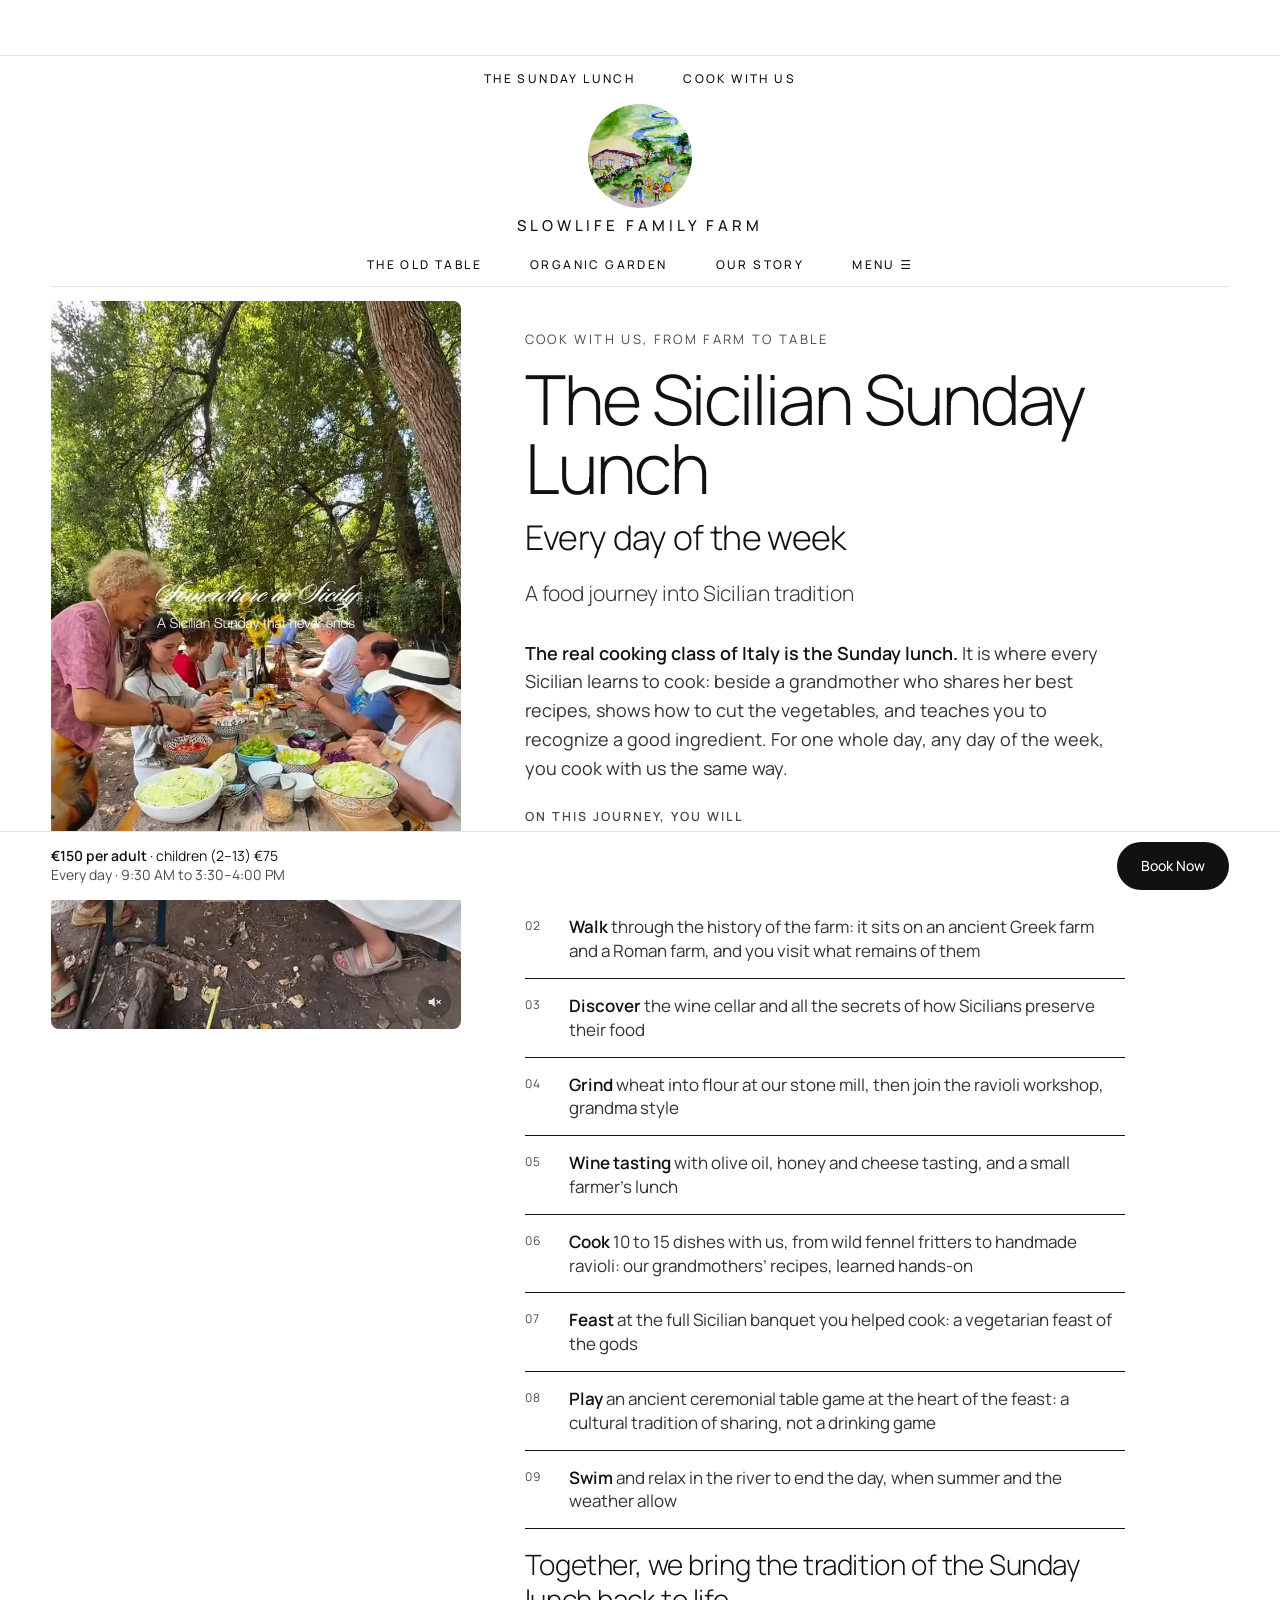
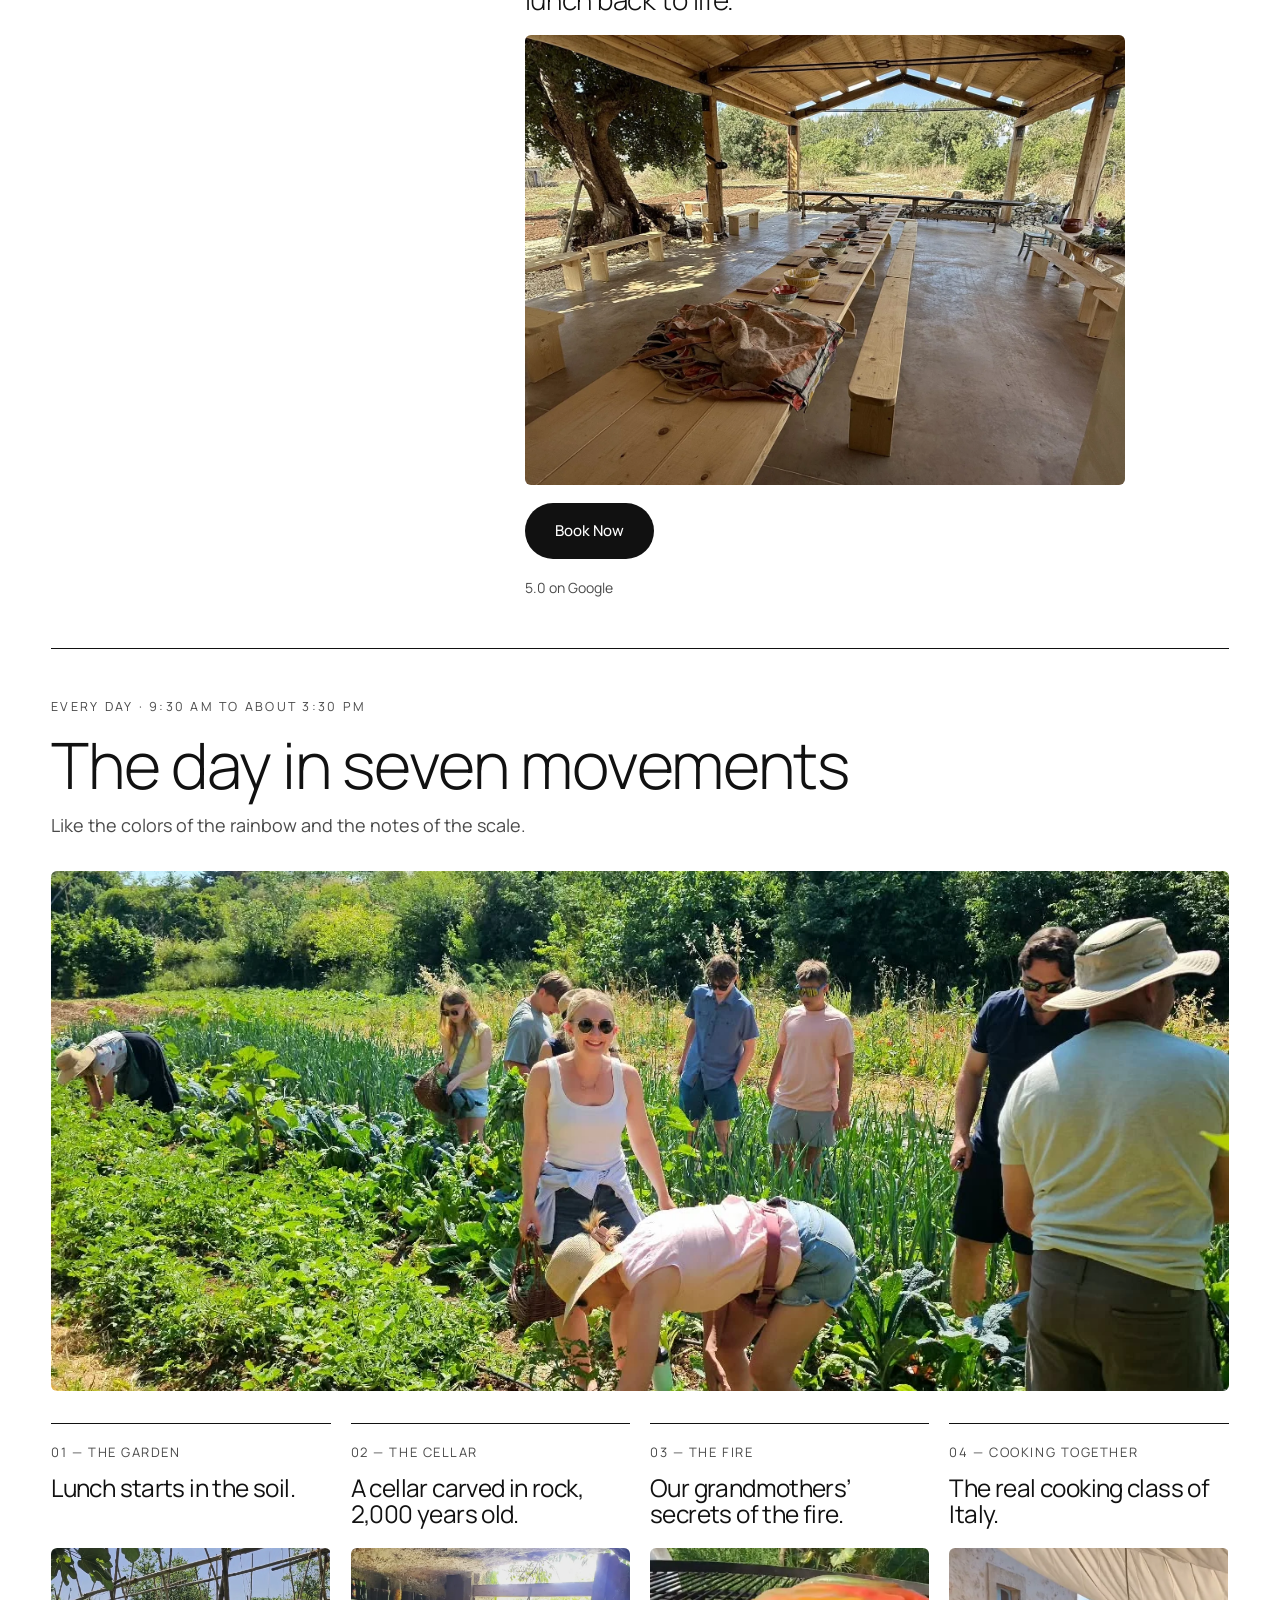
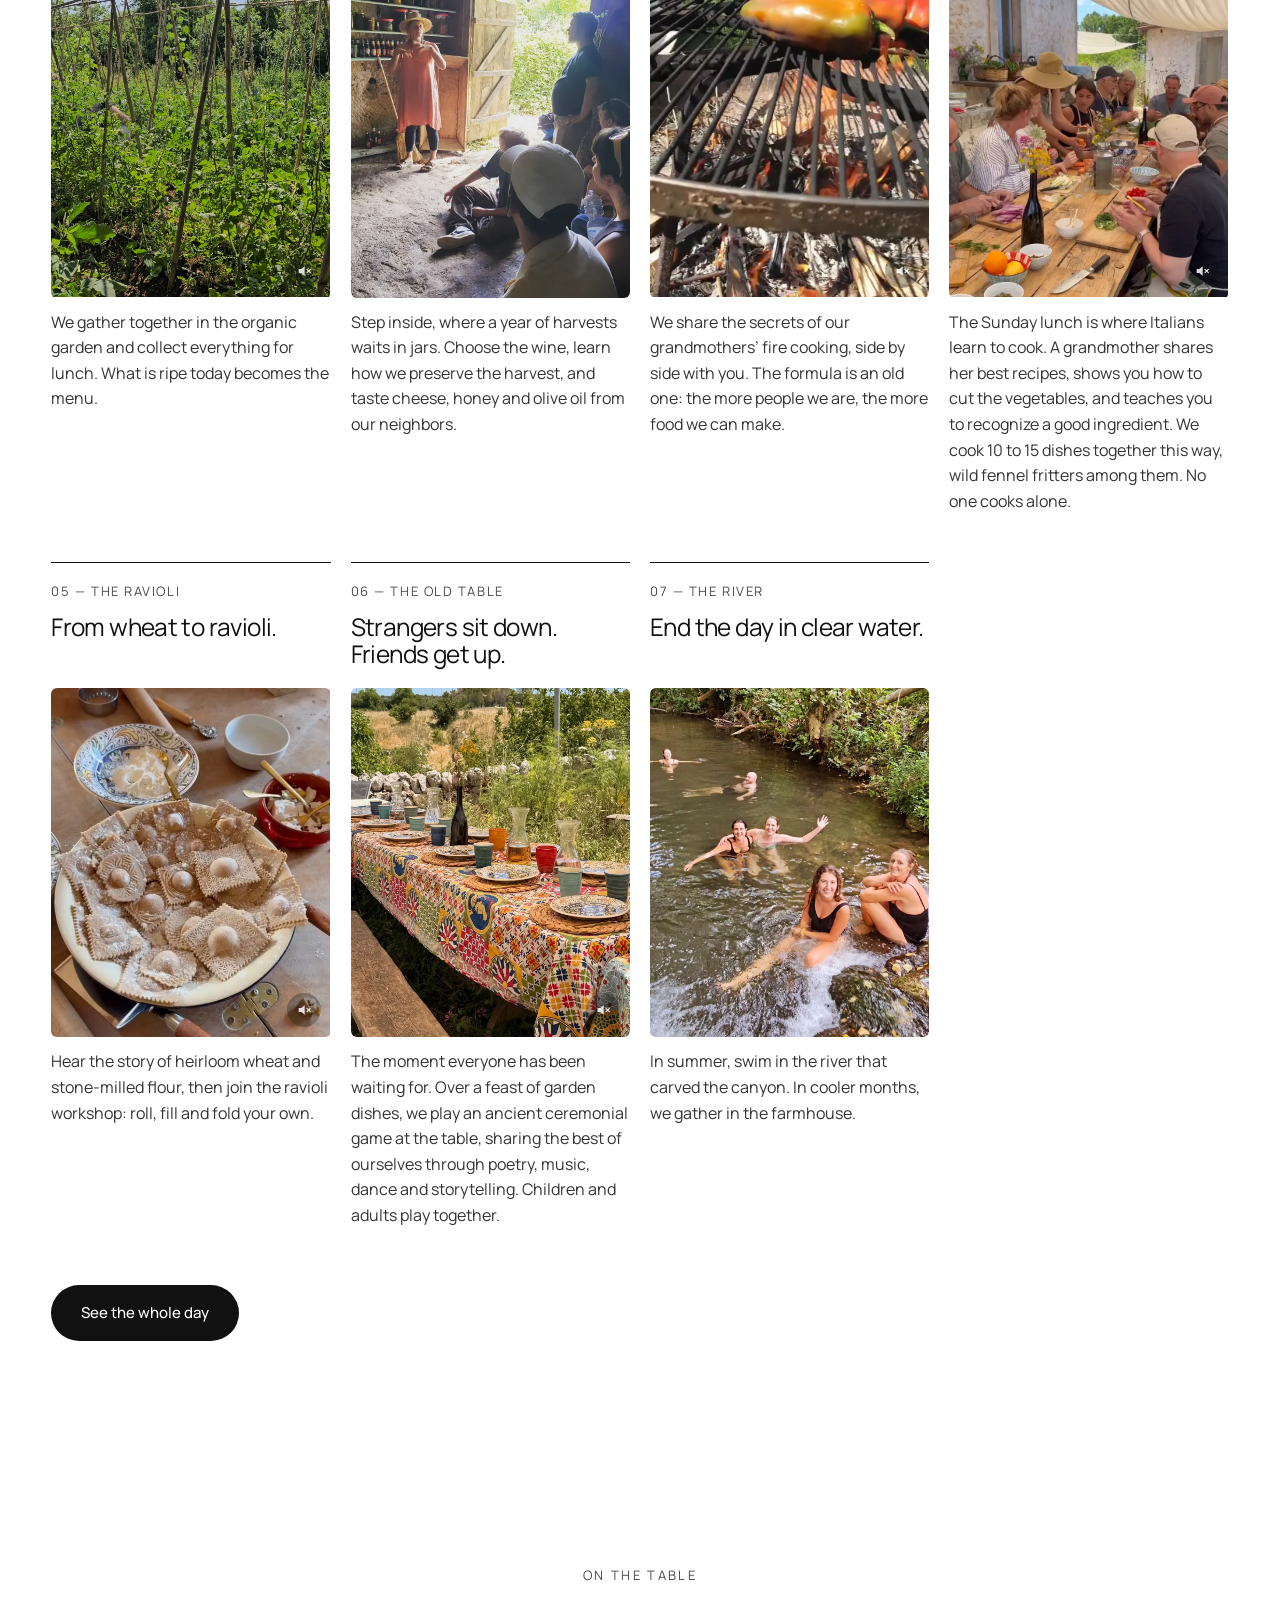
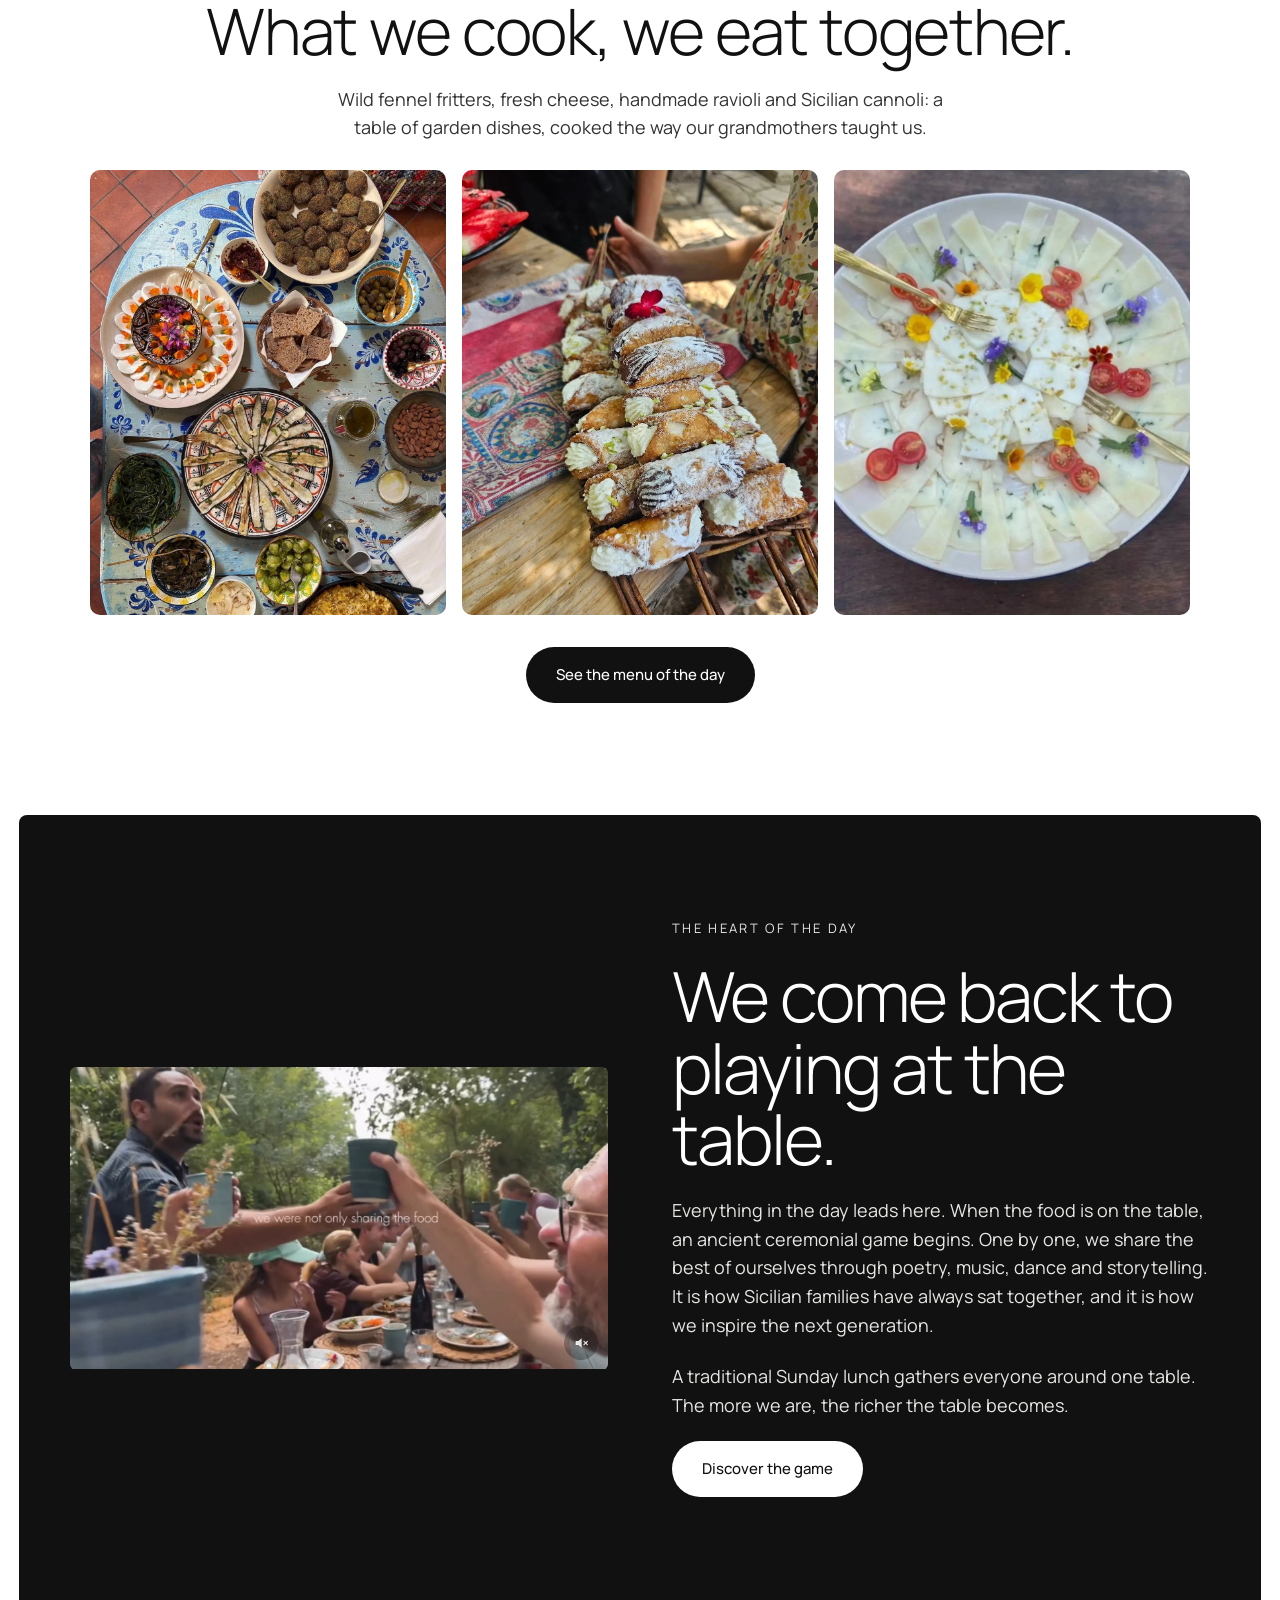
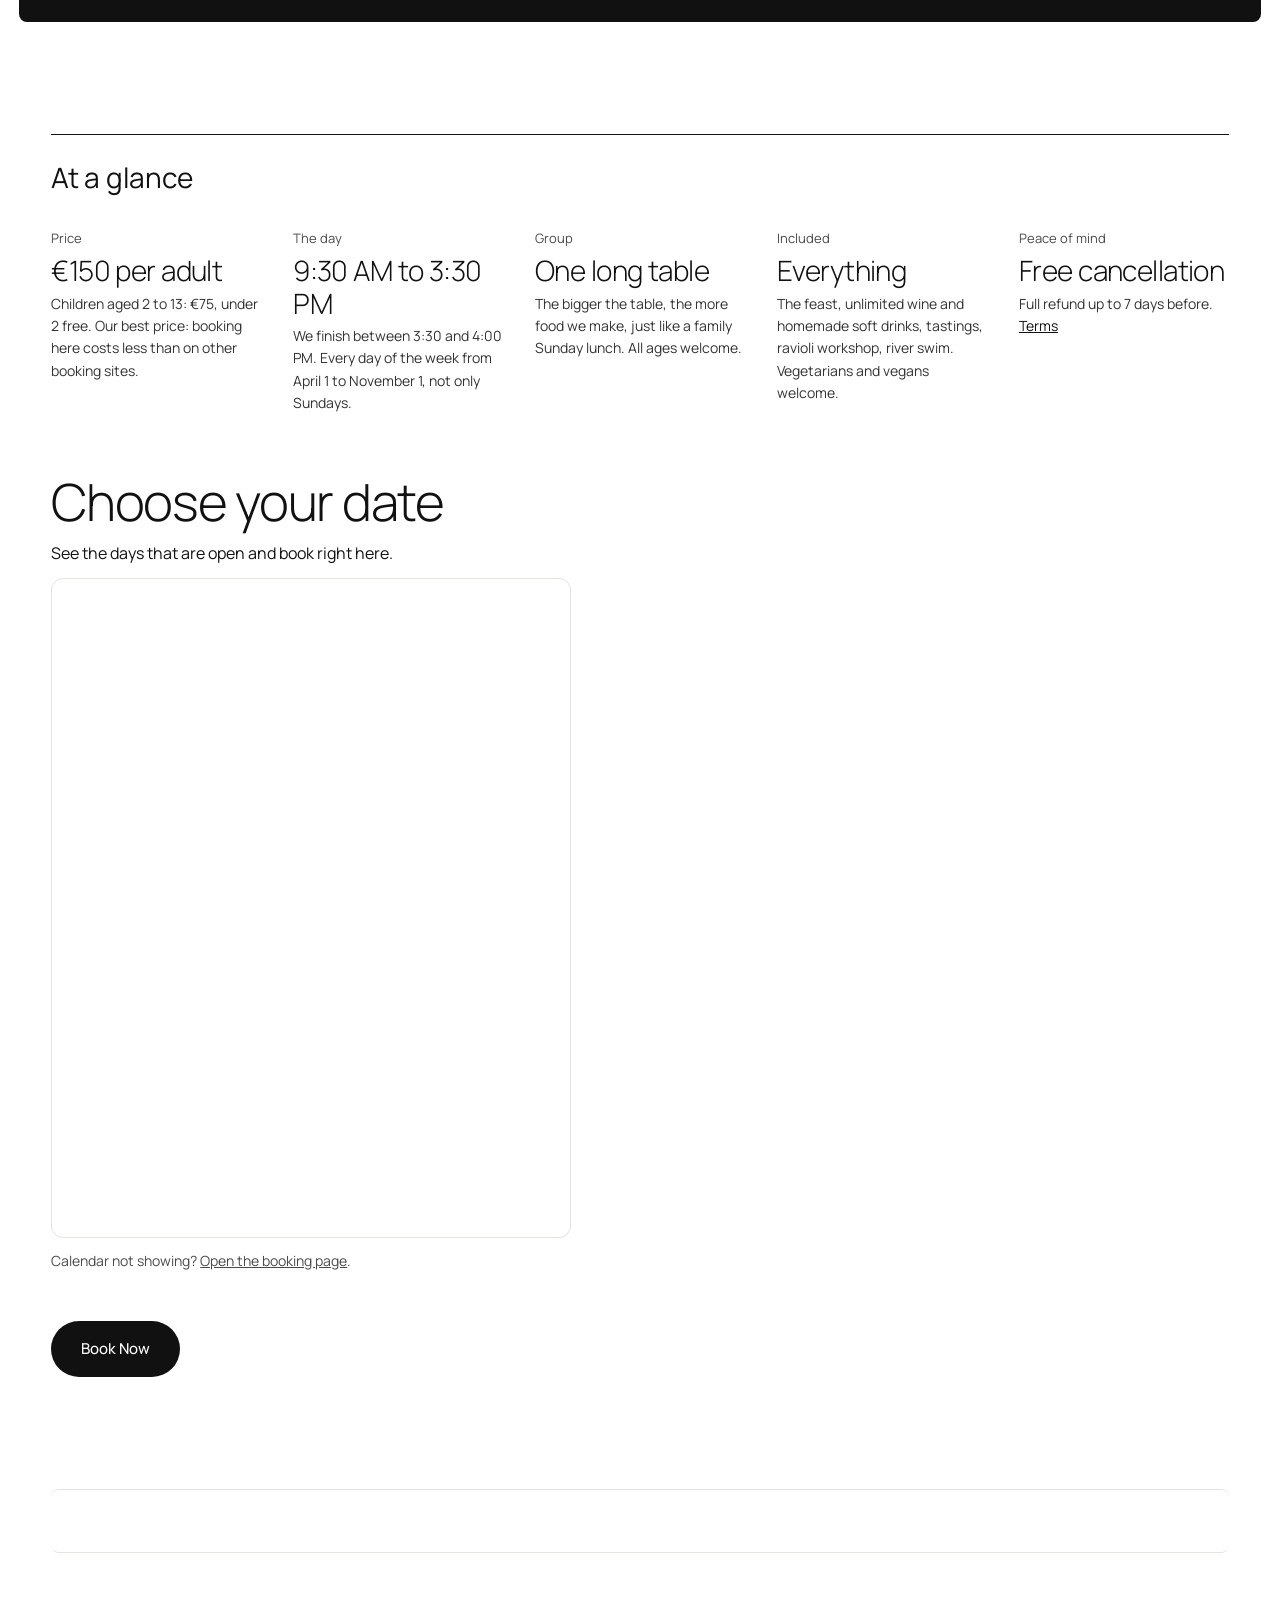
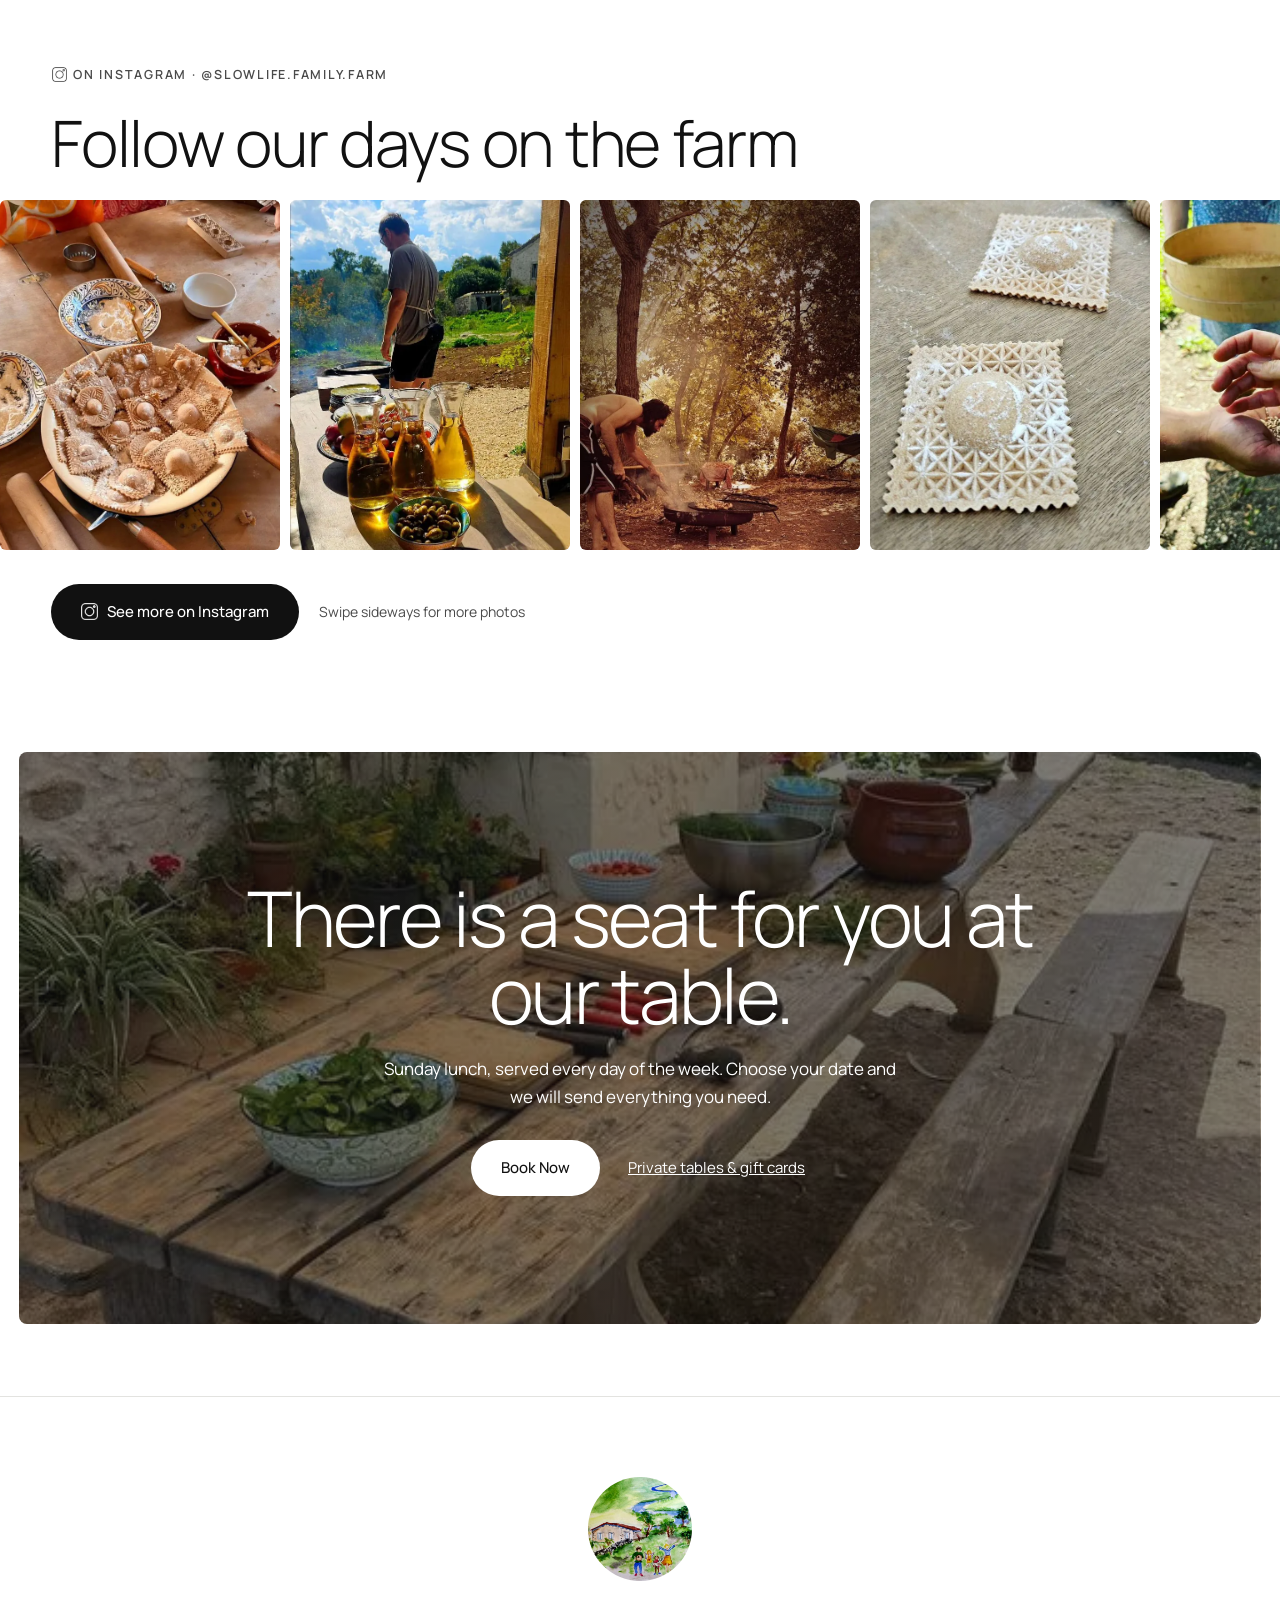
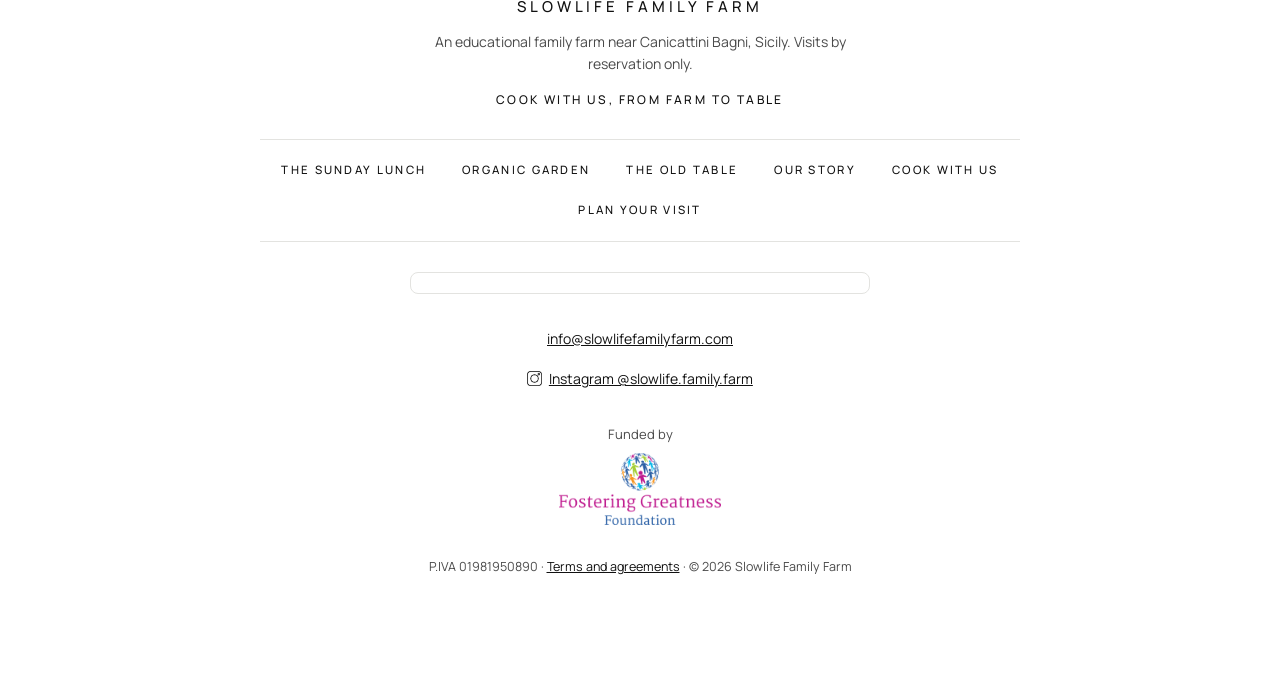
==== index.html @ b471cf9a "Old Table: remove the line above the Cicero quote Co-Authored-By: Claude Fable 5.2 <noreply@anthropi" ====
<!doctype html>
<html lang="en">
<head>
<meta charset="utf-8">
<meta name="viewport" content="width=device-width, initial-scale=1, viewport-fit=cover">
<title>Sicily Cooking Class &amp; Farm Lunch | Slowlife Family Farm</title>
<meta name="description" content="Wine, cheese and olive oil tasting, pasta making and a farm-to-table Sicilian lunch near Canicattini Bagni: 25 minutes from Noto, 30 from Siracusa and Ortigia.">
<link rel="canonical" href="https://www.slowlifefamilyfarm.com/">
<meta property="og:type" content="website">
<meta property="og:site_name" content="Slowlife Family Farm">
<meta property="og:title" content="Sicily Cooking Class &amp; Farm Lunch | Slowlife Family Farm">
<meta property="og:description" content="Wine, cheese and olive oil tasting, pasta making and a farm-to-table Sicilian lunch near Canicattini Bagni: 25 minutes from Noto, 30 from Siracusa and Ortigia.">
<meta property="og:url" content="https://www.slowlifefamilyfarm.com/">
<meta property="og:image" content="https://www.slowlifefamilyfarm.com/assets/img/hero-pumpkins.jpg">
<meta name="twitter:card" content="summary_large_image">
<link rel="icon" href="favicon.ico" sizes="any">
<link rel="icon" type="image/png" sizes="32x32" href="assets/img/icon-32.png">
<link rel="apple-touch-icon" href="assets/img/apple-touch-icon.png">
<link rel="manifest" href="site.webmanifest">
<meta name="theme-color" content="#2a4d4c">
<link rel="preconnect" href="https://fonts.googleapis.com">
<link rel="preconnect" href="https://fonts.gstatic.com" crossorigin>
<link rel="stylesheet" href="https://fonts.googleapis.com/css2?family=Manrope:wght@300;400;500;600&display=swap">
<link rel="preload" as="image" href="assets/img/poster-hero-film.webp">
<link rel="stylesheet" href="assets/css/site.css?v=220">
<script type="application/ld+json">[{"@context": "https://schema.org", "@type": ["TouristAttraction", "LocalBusiness"], "name": "Slowlife Family Farm", "description": "A food journey into Sicilian tradition: the Sicilian Sunday lunch, every day of the week, on a family farm near Canicattini Bagni.", "url": "https://www.slowlifefamilyfarm.com/", "image": "https://www.slowlifefamilyfarm.com/assets/img/hero-pumpkins.jpg", "email": "info@slowlifefamilyfarm.com", "priceRange": "€150 per adult, €75 per child aged 2 to 13", "address": {"@type": "PostalAddress", "addressLocality": "Canicattini Bagni", "addressRegion": "Sicily", "addressCountry": "IT"}, "openingHours": "Mo-Su 09:30-16:00", "sameAs": ["https://www.instagram.com/slowlife.family.farm/"]}]</script>
</head>
<body>
<a class="skip" href="#main">Skip to content</a>
<header id="top">
<div class="top-rating reviews-widget" aria-label="Our Google rating"><script defer async src="https://cdn.trustindex.io/loader.js?8eaac9485c7c974f0126f22058c"></script></div>
<div class="topbar">
<nav class="nav nav-top" aria-label="Main">
<a href="the-sunday-lunch.html">The Sunday Lunch</a>
<a href="cook-with-us.html">Cook With Us</a>
</nav>
<div class="brand-row">
<a class="brand" href="#top"><img src="assets/img/logo.jpg" alt="" width="76" height="76"><span>Slowlife Family Farm</span></a>
</div>
<nav class="nav nav-low" aria-label="More">
<a href="the-old-table.html">The Old Table</a>
<a href="organic-garden.html"><span class="nav-org">Organic </span>Garden</a>
<a href="our-story.html">Our Story</a>
<button type="button" data-menu-button aria-expanded="false" aria-controls="menu">Menu &#9776;</button>
</nav>
<div class="menu" id="menu" hidden>
<a href="the-sunday-lunch.html#menu-of-the-day">Menu of the Day</a>
<a href="plan-your-visit.html">Plan Your Visit</a>
<a href="plan-your-visit.html#faq">FAQ</a>
<a href="plan-your-visit.html#contact">Contact Us</a>
</div>
</div>
<div class="hero-film">
<div class="clip-sound hero-clip"><video data-clip src="assets/video/hero-film.mp4" poster="assets/img/poster-hero-film.webp" autoplay muted loop playsinline preload="auto" aria-label="Our film: a Sunday lunch at Slowlife Family Farm, from the garden to the long table"></video><button type="button" class="sound-icon" data-sound-toggle aria-label="Play the film with sound"><svg viewBox="0 0 24 24" width="20" height="20" aria-hidden="true"><path d="M4 9v6h4l5 4V5L8 9H4z" fill="currentColor"/><path class="waves" d="M16 8.5a5 5 0 0 1 0 7M18.5 6a8.5 8.5 0 0 1 0 12" fill="none" stroke="currentColor" stroke-width="1.8" stroke-linecap="round"/><path class="cross" d="M16.5 9.5l5 5M21.5 9.5l-5 5" fill="none" stroke="currentColor" stroke-width="1.8" stroke-linecap="round"/></svg></button></div>
</div>
<div class="hero-text">
<div class="title">
<div class="eyebrow">Cook with us, from farm to table</div>
<h1 class="h-xl">The Sicilian Sunday Lunch</h1>
<p class="hero-every">Every day of the week</p>
<p class="hero-sub">A food journey into Sicilian tradition</p>
</div>
<div class="pitch">
<p class="lead"><strong>The real cooking class of Italy is the Sunday lunch.</strong> It is where every Sicilian learns to cook: beside a grandmother who shares her best recipes, shows how to cut the vegetables, and teaches you to recognize a good ingredient. For one whole day, any day of the week, you cook with us the same way.</p>
<div class="journey-label">On this journey, you will</div>
<ol class="journey">
<li><span>Pick</span> your own vegetables in our organic garden</li>
<li><span>Walk</span> through the history of the farm: it sits on an ancient Greek farm and a Roman farm, and you visit what remains of them</li>
<li><span>Discover</span> the wine cellar and all the secrets of how Sicilians preserve their food</li>
<li><span>Grind</span> wheat into flour at our stone mill, then join the ravioli workshop, grandma style</li>
<li><span>Wine tasting</span> with olive oil, honey and cheese tasting, and a small farmer's lunch</li>
<li><span>Cook</span> 10 to 15 dishes with us, from wild fennel fritters to handmade ravioli: our grandmothers’ recipes, learned hands-on</li>
<li><span>Feast</span> at the full Sicilian banquet you helped cook: a vegetarian feast of the gods</li>
<li><span>Play</span> an ancient ceremonial table game at the heart of the feast: a cultural tradition of sharing, not a drinking game</li>
<li><span>Swim</span> and relax in the river to end the day, when summer and the weather allow</li>
</ol>
<p class="journey-close">Together, we bring the tradition of the Sunday lunch back to life.</p>
<img class="photo journey-photo" src="assets/img/long-table-pavilion.webp" alt="The long table set under the wooden pavilion, with the countryside beyond" loading="lazy">
<a class="btn" href="https://assets.ticketinghub.com/checkout/index-d476ba27d4782b9144b124b1d1b2266afed1c59c.html#options=%7B%22context%22%3A%22customer%22%2C%22layout%22%3A%22mobile%22%2C%22landing%22%3A%22calendar%22%2C%22color%22%3A%22%232a4d4c%22%2C%22footer%22%3Atrue%2C%22discounts%22%3Atrue%2C%22subscribe%22%3Atrue%2C%22avs%22%3Afalse%2C%22free%22%3Afalse%2C%22referral-code-param-name%22%3A%22th-reseller-ref%22%2C%22coupon-param-name%22%3A%22th-coupon%22%2C%22fields%22%3A%22name%2Cemail%2Ctelephone%22%2C%22extras-right-after-tickets%22%3Afalse%2C%22ga-enable-debug-mode%22%3Afalse%2C%22fb-pixel-track-purchases%22%3Atrue%2C%22ga-track-purchases%22%3Atrue%2C%22ga-track-pageviews%22%3Atrue%2C%22gift-cards%22%3Atrue%2C%22show-product-description%22%3Afalse%2C%22combination-discounts%22%3Atrue%2C%22show-product-logo%22%3Afalse%2C%22events-show-product-description%22%3Afalse%2C%22display-currency-as-symbol%22%3Afalse%2C%22extra-tickets%22%3Afalse%2C%22queueit%22%3Afalse%2C%22read-only-api%22%3Afalse%2C%22hide-option-prices%22%3Afalse%2C%22event-period%22%3A%227%22%2C%22events-view-mode%22%3A%22multi-day%22%2C%22collect-voucher-recipient-info%22%3Atrue%2C%22button-label%22%3A%22BOOK%20NOW%22%2C%22social-sharing%22%3Afalse%2C%22book-more%22%3Afalse%2C%22book-more-if-tickets-limit-reached%22%3Afalse%2C%22channel%22%3A%22b01bad70-8140-4362-9f7a-c4127d3bfd86%22%2C%22name%22%3A%22From%20Gardent%20to%20Table%22%2C%22products_enabled%22%3Atrue%2C%22products%22%3A%224c8516e8-7212-4cbf-bc1c-99860af0f1f4%22%2C%22referrer%22%3A%22https%3A%2F%2Fslowlifefamilyfarm.com%2F%22%2C%22widget%22%3A%226186dd7d-ba5c-4924-8d01-0d116569f255%22%2C%22referral-code%22%3Anull%2C%22origin%22%3A%22https%3A%2F%2Fslowlifefamilyfarm.com%22%2C%22parentWidth%22%3A360%7D" target="_blank" rel="noopener">Book Now</a>
<div class="rating-line">5.0 on Google</div>
</div>
</div>
<div class="reviews-widget reviews-full" aria-label="Our Google reviews"><script defer async src="https://cdn.trustindex.io/loader.js?bd288da85d37973eb2764b27e59"></script></div>
</header>

<main id="main">
<section id="day" class="section flush-top day">
<div class="day-head">
<div class="eyebrow">Every day · 9:30 AM to about 3:30 PM</div>
<h2 class="h-lg">The day in seven movements</h2>
<p class="day-sub">Like the colors of the rainbow and the notes of the scale.</p>
</div>
<img class="photo day-photo" src="assets/img/garden-harvest.webp" alt="Guests picking vegetables together along the garden rows on a sunny morning" loading="lazy" width="1350" height="754">
<p class="swipe-hint" aria-hidden="true">Swipe <span>&rarr;</span></p>
<div class="chapters">
<article class="chapter">
<div class="num">01 — The Garden</div>
<h3>Lunch starts in the soil.</h3>
<div class="clip-sound"><video data-clip src="assets/video/garden-rows.mp4?v=2" poster="assets/img/poster-garden-rows.webp?v=2" muted loop playsinline preload="none" aria-label="The vegetable rows and bamboo canes of the garden on a sunny morning"></video><button type="button" class="sound-icon" data-sound-toggle aria-label="Sound on or off"><svg viewBox="0 0 24 24" width="20" height="20" aria-hidden="true"><path d="M4 9v6h4l5 4V5L8 9H4z" fill="currentColor"/><path class="waves" d="M16 8.5a5 5 0 0 1 0 7M18.5 6a8.5 8.5 0 0 1 0 12" fill="none" stroke="currentColor" stroke-width="1.8" stroke-linecap="round"/><path class="cross" d="M16.5 9.5l5 5M21.5 9.5l-5 5" fill="none" stroke="currentColor" stroke-width="1.8" stroke-linecap="round"/></svg></button></div>
<p>We gather together in the organic garden and collect everything for lunch. What is ripe today becomes the menu.</p>
</article>
<article class="chapter">
<div class="num">02 — The Cellar</div>
<h3>A cellar carved in rock, 2,000 years old.</h3>
<img src="assets/img/cellar-lesson.webp" alt="Jessie in the rock cellar, telling guests how the harvest is preserved, with jars on the shelves behind her" loading="lazy">
<p>Step inside, where a year of harvests waits in jars. Choose the wine, learn how we preserve the harvest, and taste cheese, honey and olive oil from our neighbors.</p>
</article>
<article class="chapter">
<div class="num">03 — The Fire</div>
<h3>Our grandmothers’ secrets of the fire.</h3>
<div class="clip-sound"><video data-clip src="assets/video/fire.mp4?v=2" poster="assets/img/poster-fire.webp" muted loop playsinline preload="none" aria-label="Peppers roasting on the grill over an open wood fire"></video><button type="button" class="sound-icon" data-sound-toggle aria-label="Sound on or off"><svg viewBox="0 0 24 24" width="20" height="20" aria-hidden="true"><path d="M4 9v6h4l5 4V5L8 9H4z" fill="currentColor"/><path class="waves" d="M16 8.5a5 5 0 0 1 0 7M18.5 6a8.5 8.5 0 0 1 0 12" fill="none" stroke="currentColor" stroke-width="1.8" stroke-linecap="round"/><path class="cross" d="M16.5 9.5l5 5M21.5 9.5l-5 5" fill="none" stroke="currentColor" stroke-width="1.8" stroke-linecap="round"/></svg></button></div>
<p>We share the secrets of our grandmothers’ fire cooking, side by side with you. The formula is an old one: the more people we are, the more food we can make.</p>
</article>
<article class="chapter">
<div class="num">04 — Cooking Together</div>
<h3>The real cooking class of Italy.</h3>
<div class="clip-sound"><video data-clip src="assets/video/cooking-together.mp4" poster="assets/img/poster-cooking.webp" muted loop playsinline preload="none" aria-label="Guests preparing food together at the long table under the canopy"></video><button type="button" class="sound-icon" data-sound-toggle aria-label="Sound on or off"><svg viewBox="0 0 24 24" width="20" height="20" aria-hidden="true"><path d="M4 9v6h4l5 4V5L8 9H4z" fill="currentColor"/><path class="waves" d="M16 8.5a5 5 0 0 1 0 7M18.5 6a8.5 8.5 0 0 1 0 12" fill="none" stroke="currentColor" stroke-width="1.8" stroke-linecap="round"/><path class="cross" d="M16.5 9.5l5 5M21.5 9.5l-5 5" fill="none" stroke="currentColor" stroke-width="1.8" stroke-linecap="round"/></svg></button></div>
<p>The Sunday lunch is where Italians learn to cook. A grandmother shares her best recipes, shows you how to cut the vegetables, and teaches you to recognize a good ingredient. We cook 10 to 15 dishes together this way, wild fennel fritters among them. No one cooks alone.</p>
</article>
<article class="chapter">
<div class="num">05 — The Ravioli</div>
<h3>From wheat to ravioli.</h3>
<div class="clip-sound"><video data-clip src="assets/video/wheat-to-ravioli.mp4?v=2" poster="assets/img/poster-wheat-to-ravioli.webp?v=2" muted loop playsinline preload="none" aria-label="From sifting the wheat to a plate of hand-stamped ravioli"></video><button type="button" class="sound-icon" data-sound-toggle aria-label="Sound on or off"><svg viewBox="0 0 24 24" width="20" height="20" aria-hidden="true"><path d="M4 9v6h4l5 4V5L8 9H4z" fill="currentColor"/><path class="waves" d="M16 8.5a5 5 0 0 1 0 7M18.5 6a8.5 8.5 0 0 1 0 12" fill="none" stroke="currentColor" stroke-width="1.8" stroke-linecap="round"/><path class="cross" d="M16.5 9.5l5 5M21.5 9.5l-5 5" fill="none" stroke="currentColor" stroke-width="1.8" stroke-linecap="round"/></svg></button></div>
<p>Hear the story of heirloom wheat and stone-milled flour, then join the ravioli workshop: roll, fill and fold your own.</p>
</article>
<article class="chapter">
<div class="num">06 — The Old Table</div>
<h3>Strangers sit down. Friends get up.</h3>
<div class="clip-sound"><video data-clip src="assets/video/old-table.mp4?v=2" poster="assets/img/old-table.webp" muted loop playsinline preload="none" aria-label="A guest sharing words at the long table"></video><button type="button" class="sound-icon" data-sound-toggle aria-label="Sound on or off"><svg viewBox="0 0 24 24" width="20" height="20" aria-hidden="true"><path d="M4 9v6h4l5 4V5L8 9H4z" fill="currentColor"/><path class="waves" d="M16 8.5a5 5 0 0 1 0 7M18.5 6a8.5 8.5 0 0 1 0 12" fill="none" stroke="currentColor" stroke-width="1.8" stroke-linecap="round"/><path class="cross" d="M16.5 9.5l5 5M21.5 9.5l-5 5" fill="none" stroke="currentColor" stroke-width="1.8" stroke-linecap="round"/></svg></button></div>
<p>The moment everyone has been waiting for. Over a feast of garden dishes, we play an ancient ceremonial game at the table, sharing the best of ourselves through poetry, music, dance and storytelling. Children and adults play together.</p>
</article>
<article class="chapter">
<div class="num">07 — The River</div>
<h3>End the day in clear water.</h3>
<img src="assets/img/river-swim.webp" alt="Guests laughing and swimming together in the clear river after lunch" loading="lazy">
<p>In summer, swim in the river that carved the canyon. In cooler months, we gather in the farmhouse.</p>
</article>
</div>
<a class="btn day-more" href="the-sunday-lunch.html">See the whole day</a>
</section>

<section id="on-the-table" class="section food-band">
<div class="eyebrow">On the table</div>
<h2 class="h-lg">What we cook, we eat together.</h2>
<p class="lead">Wild fennel fritters, fresh cheese, handmade ravioli and Sicilian cannoli: a table of garden dishes, cooked the way our grandmothers taught us.</p>
<div class="food-band-grid"><img src="assets/img/food-blue-table.webp" alt="A feast of garden dishes on a painted blue table: fritters, fresh cheese with edible flowers, bread, olives and almonds" loading="lazy"><img src="assets/img/food-cannoli-stack.webp" alt="Sicilian cannoli filled with sweet ricotta and dusted with sugar" loading="lazy"><img src="assets/img/food-cheese-flowers.webp" alt="A plate of sliced cheeses with cherry tomatoes and edible flowers" loading="lazy"></div>
<a class="btn" href="the-sunday-lunch.html#menu-of-the-day">See the menu of the day</a>
</section>

<section id="game" class="game">
<div class="clip-sound game-clip"><video data-clip src="assets/video/toast.mp4" poster="assets/img/poster-toast.webp" muted loop playsinline preload="none" aria-label="Carlo and the guests sharing a moment together across the long table"></video><button type="button" class="sound-icon" data-sound-toggle aria-label="Sound on or off"><svg viewBox="0 0 24 24" width="20" height="20" aria-hidden="true"><path d="M4 9v6h4l5 4V5L8 9H4z" fill="currentColor"/><path class="waves" d="M16 8.5a5 5 0 0 1 0 7M18.5 6a8.5 8.5 0 0 1 0 12" fill="none" stroke="currentColor" stroke-width="1.8" stroke-linecap="round"/><path class="cross" d="M16.5 9.5l5 5M21.5 9.5l-5 5" fill="none" stroke="currentColor" stroke-width="1.8" stroke-linecap="round"/></svg></button></div>
<div class="eyebrow">The heart of the day</div>
<h2>We come back to playing at the table.</h2>
<p>Everything in the day leads here. When the food is on the table, an ancient ceremonial game begins. One by one, we share the best of ourselves through poetry, music, dance and storytelling. It is how Sicilian families have always sat together, and it is how we inspire the next generation.</p>
<p>A traditional Sunday lunch gathers everyone around one table. The more we are, the richer the table becomes.</p>
<a class="btn light" href="the-old-table.html">Discover the game</a>
</section>

<section id="price" class="section price">
<h2 class="h-rule">At a glance</h2>
<div class="facts">
<div class="fact"><div class="k">Price</div><div class="v">€150 per adult</div><div class="d">Children aged 2 to 13: €75, under 2 free. Our best price: booking here costs less than on other booking sites.</div></div>
<div class="fact"><div class="k">The day</div><div class="v">9:30 AM to 3:30 PM</div><div class="d">We finish between 3:30 and 4:00 PM. Every day of the week from April 1 to November 1, not only Sundays.</div></div>
<div class="fact"><div class="k">Group</div><div class="v">One long table</div><div class="d">The bigger the table, the more food we make, just like a family Sunday lunch. All ages welcome.</div></div>
<div class="fact"><div class="k">Included</div><div class="v">Everything</div><div class="d">The feast, unlimited wine and homemade soft drinks, tastings, ravioli workshop, river swim. Vegetarians and vegans welcome.</div></div>
<div class="fact"><div class="k">Peace of mind</div><div class="v">Free cancellation</div><div class="d">Full refund up to 7 days before. <a href="terms.html">Terms</a></div></div>
</div>
<div class="calendar" id="calendar">
<h3 class="h-md">Choose your date</h3>
<p>See the days that are open and book right here.</p>
<iframe class="calendar-frame" src="https://assets.ticketinghub.com/checkout/index-d476ba27d4782b9144b124b1d1b2266afed1c59c.html#options=%7B%22context%22%3A%22customer%22%2C%22layout%22%3A%22mobile%22%2C%22landing%22%3A%22calendar%22%2C%22color%22%3A%22%232a4d4c%22%2C%22footer%22%3Atrue%2C%22discounts%22%3Atrue%2C%22subscribe%22%3Atrue%2C%22avs%22%3Afalse%2C%22free%22%3Afalse%2C%22referral-code-param-name%22%3A%22th-reseller-ref%22%2C%22coupon-param-name%22%3A%22th-coupon%22%2C%22fields%22%3A%22name%2Cemail%2Ctelephone%22%2C%22extras-right-after-tickets%22%3Afalse%2C%22ga-enable-debug-mode%22%3Afalse%2C%22fb-pixel-track-purchases%22%3Atrue%2C%22ga-track-purchases%22%3Atrue%2C%22ga-track-pageviews%22%3Atrue%2C%22gift-cards%22%3Atrue%2C%22show-product-description%22%3Afalse%2C%22combination-discounts%22%3Atrue%2C%22show-product-logo%22%3Afalse%2C%22events-show-product-description%22%3Afalse%2C%22display-currency-as-symbol%22%3Afalse%2C%22extra-tickets%22%3Afalse%2C%22queueit%22%3Afalse%2C%22read-only-api%22%3Afalse%2C%22hide-option-prices%22%3Afalse%2C%22event-period%22%3A%227%22%2C%22events-view-mode%22%3A%22multi-day%22%2C%22collect-voucher-recipient-info%22%3Atrue%2C%22button-label%22%3A%22BOOK%20NOW%22%2C%22social-sharing%22%3Afalse%2C%22book-more%22%3Afalse%2C%22book-more-if-tickets-limit-reached%22%3Afalse%2C%22channel%22%3A%22b01bad70-8140-4362-9f7a-c4127d3bfd86%22%2C%22name%22%3A%22From%20Gardent%20to%20Table%22%2C%22products_enabled%22%3Atrue%2C%22products%22%3A%224c8516e8-7212-4cbf-bc1c-99860af0f1f4%22%2C%22referrer%22%3A%22https%3A%2F%2Fslowlifefamilyfarm.com%2F%22%2C%22widget%22%3A%226186dd7d-ba5c-4924-8d01-0d116569f255%22%2C%22referral-code%22%3Anull%2C%22origin%22%3A%22https%3A%2F%2Fslowlifefamilyfarm.com%22%2C%22parentWidth%22%3A360%7D" title="Calendar of available dates and booking" loading="lazy" allow="payment"></iframe>
<p class="calendar-help">Calendar not showing? <a href="https://assets.ticketinghub.com/checkout/index-d476ba27d4782b9144b124b1d1b2266afed1c59c.html#options=%7B%22context%22%3A%22customer%22%2C%22layout%22%3A%22mobile%22%2C%22landing%22%3A%22calendar%22%2C%22color%22%3A%22%232a4d4c%22%2C%22footer%22%3Atrue%2C%22discounts%22%3Atrue%2C%22subscribe%22%3Atrue%2C%22avs%22%3Afalse%2C%22free%22%3Afalse%2C%22referral-code-param-name%22%3A%22th-reseller-ref%22%2C%22coupon-param-name%22%3A%22th-coupon%22%2C%22fields%22%3A%22name%2Cemail%2Ctelephone%22%2C%22extras-right-after-tickets%22%3Afalse%2C%22ga-enable-debug-mode%22%3Afalse%2C%22fb-pixel-track-purchases%22%3Atrue%2C%22ga-track-purchases%22%3Atrue%2C%22ga-track-pageviews%22%3Atrue%2C%22gift-cards%22%3Atrue%2C%22show-product-description%22%3Afalse%2C%22combination-discounts%22%3Atrue%2C%22show-product-logo%22%3Afalse%2C%22events-show-product-description%22%3Afalse%2C%22display-currency-as-symbol%22%3Afalse%2C%22extra-tickets%22%3Afalse%2C%22queueit%22%3Afalse%2C%22read-only-api%22%3Afalse%2C%22hide-option-prices%22%3Afalse%2C%22event-period%22%3A%227%22%2C%22events-view-mode%22%3A%22multi-day%22%2C%22collect-voucher-recipient-info%22%3Atrue%2C%22button-label%22%3A%22BOOK%20NOW%22%2C%22social-sharing%22%3Afalse%2C%22book-more%22%3Afalse%2C%22book-more-if-tickets-limit-reached%22%3Afalse%2C%22channel%22%3A%22b01bad70-8140-4362-9f7a-c4127d3bfd86%22%2C%22name%22%3A%22From%20Gardent%20to%20Table%22%2C%22products_enabled%22%3Atrue%2C%22products%22%3A%224c8516e8-7212-4cbf-bc1c-99860af0f1f4%22%2C%22referrer%22%3A%22https%3A%2F%2Fslowlifefamilyfarm.com%2F%22%2C%22widget%22%3A%226186dd7d-ba5c-4924-8d01-0d116569f255%22%2C%22referral-code%22%3Anull%2C%22origin%22%3A%22https%3A%2F%2Fslowlifefamilyfarm.com%22%2C%22parentWidth%22%3A360%7D" target="_blank" rel="noopener">Open the booking page</a>.</p>
</div>
<a class="btn" href="https://assets.ticketinghub.com/checkout/index-d476ba27d4782b9144b124b1d1b2266afed1c59c.html#options=%7B%22context%22%3A%22customer%22%2C%22layout%22%3A%22mobile%22%2C%22landing%22%3A%22calendar%22%2C%22color%22%3A%22%232a4d4c%22%2C%22footer%22%3Atrue%2C%22discounts%22%3Atrue%2C%22subscribe%22%3Atrue%2C%22avs%22%3Afalse%2C%22free%22%3Afalse%2C%22referral-code-param-name%22%3A%22th-reseller-ref%22%2C%22coupon-param-name%22%3A%22th-coupon%22%2C%22fields%22%3A%22name%2Cemail%2Ctelephone%22%2C%22extras-right-after-tickets%22%3Afalse%2C%22ga-enable-debug-mode%22%3Afalse%2C%22fb-pixel-track-purchases%22%3Atrue%2C%22ga-track-purchases%22%3Atrue%2C%22ga-track-pageviews%22%3Atrue%2C%22gift-cards%22%3Atrue%2C%22show-product-description%22%3Afalse%2C%22combination-discounts%22%3Atrue%2C%22show-product-logo%22%3Afalse%2C%22events-show-product-description%22%3Afalse%2C%22display-currency-as-symbol%22%3Afalse%2C%22extra-tickets%22%3Afalse%2C%22queueit%22%3Afalse%2C%22read-only-api%22%3Afalse%2C%22hide-option-prices%22%3Afalse%2C%22event-period%22%3A%227%22%2C%22events-view-mode%22%3A%22multi-day%22%2C%22collect-voucher-recipient-info%22%3Atrue%2C%22button-label%22%3A%22BOOK%20NOW%22%2C%22social-sharing%22%3Afalse%2C%22book-more%22%3Afalse%2C%22book-more-if-tickets-limit-reached%22%3Afalse%2C%22channel%22%3A%22b01bad70-8140-4362-9f7a-c4127d3bfd86%22%2C%22name%22%3A%22From%20Gardent%20to%20Table%22%2C%22products_enabled%22%3Atrue%2C%22products%22%3A%224c8516e8-7212-4cbf-bc1c-99860af0f1f4%22%2C%22referrer%22%3A%22https%3A%2F%2Fslowlifefamilyfarm.com%2F%22%2C%22widget%22%3A%226186dd7d-ba5c-4924-8d01-0d116569f255%22%2C%22referral-code%22%3Anull%2C%22origin%22%3A%22https%3A%2F%2Fslowlifefamilyfarm.com%22%2C%22parentWidth%22%3A360%7D" target="_blank" rel="noopener">Book Now</a>
</section>

<div class="top-rating mid-rating reviews-widget" aria-label="Our Google rating"><script defer async src="https://cdn.trustindex.io/loader.js?8eaac9485c7c974f0126f22058c"></script></div>

<section id="gallery" class="section gallery">
<div class="eyebrow tight ig-line"><span class="ig" aria-hidden="true"></span>On Instagram · @slowlife.family.farm</div>
<h2 class="h-lg">Follow our days on the farm</h2>
<div class="swipe swipe-photos">
<img src="assets/img/instagram/01.webp" alt="A plate of hand-stamped ravioli among painted bowls of flour" loading="lazy">
<img src="assets/img/instagram/02.webp" alt="Carafes glowing in the sun, olives and fruit on the table, the fire smoking behind" loading="lazy">
<img src="assets/img/instagram/03.webp" alt="Tending the fire under the trees, smoke rising in the light" loading="lazy">
<img src="assets/img/instagram/04.webp" alt="Two ravioli stamped with a star pattern, dusted with flour" loading="lazy">
<img src="assets/img/instagram/05.webp" alt="Wheat passed from one hand to another" loading="lazy">
<img src="assets/img/instagram/06.webp" alt="Fresh flour ready for pasta making" loading="lazy">
<img src="assets/img/instagram/07.webp" alt="A handmade ravioli held in the palm like a sun" loading="lazy">
<img src="assets/img/instagram/08.webp" alt="The open fire under the grill" loading="lazy">
<img src="assets/img/instagram/09.webp" alt="Almonds, river stones and painted bowls on the old table" loading="lazy">
<img src="assets/img/instagram/10.webp" alt="Fresh mozzarella with basil" loading="lazy">
</div>
<div class="more"><a class="btn" href="https://www.instagram.com/slowlife.family.farm/" target="_blank" rel="noopener"><span class="ig" aria-hidden="true"></span>See more on Instagram</a><span>Swipe sideways for more photos</span></div>
</section>

<section id="reserve" class="closing" style="background-image: linear-gradient(rgba(17,17,17,.55), rgba(17,17,17,.55)), url(assets/img/instagram/14.webp); background-position: center; background-size: cover;">
<h2>There is a seat for you at our table.</h2>
<p>Sunday lunch, served every day of the week. Choose your date and we will send everything you need.</p>
<div class="actions">
<a class="btn light" href="https://assets.ticketinghub.com/checkout/index-d476ba27d4782b9144b124b1d1b2266afed1c59c.html#options=%7B%22context%22%3A%22customer%22%2C%22layout%22%3A%22mobile%22%2C%22landing%22%3A%22calendar%22%2C%22color%22%3A%22%232a4d4c%22%2C%22footer%22%3Atrue%2C%22discounts%22%3Atrue%2C%22subscribe%22%3Atrue%2C%22avs%22%3Afalse%2C%22free%22%3Afalse%2C%22referral-code-param-name%22%3A%22th-reseller-ref%22%2C%22coupon-param-name%22%3A%22th-coupon%22%2C%22fields%22%3A%22name%2Cemail%2Ctelephone%22%2C%22extras-right-after-tickets%22%3Afalse%2C%22ga-enable-debug-mode%22%3Afalse%2C%22fb-pixel-track-purchases%22%3Atrue%2C%22ga-track-purchases%22%3Atrue%2C%22ga-track-pageviews%22%3Atrue%2C%22gift-cards%22%3Atrue%2C%22show-product-description%22%3Afalse%2C%22combination-discounts%22%3Atrue%2C%22show-product-logo%22%3Afalse%2C%22events-show-product-description%22%3Afalse%2C%22display-currency-as-symbol%22%3Afalse%2C%22extra-tickets%22%3Afalse%2C%22queueit%22%3Afalse%2C%22read-only-api%22%3Afalse%2C%22hide-option-prices%22%3Afalse%2C%22event-period%22%3A%227%22%2C%22events-view-mode%22%3A%22multi-day%22%2C%22collect-voucher-recipient-info%22%3Atrue%2C%22button-label%22%3A%22BOOK%20NOW%22%2C%22social-sharing%22%3Afalse%2C%22book-more%22%3Afalse%2C%22book-more-if-tickets-limit-reached%22%3Afalse%2C%22channel%22%3A%22b01bad70-8140-4362-9f7a-c4127d3bfd86%22%2C%22name%22%3A%22From%20Gardent%20to%20Table%22%2C%22products_enabled%22%3Atrue%2C%22products%22%3A%224c8516e8-7212-4cbf-bc1c-99860af0f1f4%22%2C%22referrer%22%3A%22https%3A%2F%2Fslowlifefamilyfarm.com%2F%22%2C%22widget%22%3A%226186dd7d-ba5c-4924-8d01-0d116569f255%22%2C%22referral-code%22%3Anull%2C%22origin%22%3A%22https%3A%2F%2Fslowlifefamilyfarm.com%22%2C%22parentWidth%22%3A360%7D" target="_blank" rel="noopener">Book Now</a>
<a href="plan-your-visit.html#contact">Private tables &amp; gift cards</a>
</div>
</section>
</main>

<footer class="footer footer-c">
<img class="logo" src="assets/img/logo.jpg" alt="Slowlife Family Farm logo: a watercolor of the family, the farmhouse and the river" loading="lazy">
<div class="name">Slowlife Family Farm</div>
<p class="about">An educational family farm near Canicattini Bagni, Sicily. Visits by reservation only.</p>
<p class="footer-tag">Cook with us, from farm to table</p>
<nav class="footer-nav" aria-label="Footer">
<a href="the-sunday-lunch.html">The Sunday Lunch</a>
<a href="organic-garden.html">Organic Garden</a>
<a href="the-old-table.html">The Old Table</a>
<a href="our-story.html">Our Story</a>
<a href="cook-with-us.html">Cook With Us</a>
<a href="plan-your-visit.html">Plan Your Visit</a>
</nav>
<div class="reviews-widget reviews-badge" aria-label="Our Google rating"><script defer async src="https://cdn.trustindex.io/loader.js?bd288da85d37973eb2764b27e59"></script></div>
<div class="footer-contact">
<a href="mailto:info@slowlifefamilyfarm.com">info@slowlifefamilyfarm.com</a>
<a href="https://www.instagram.com/slowlife.family.farm/" target="_blank" rel="noopener" class="ig-foot"><span class="ig" aria-hidden="true"></span>Instagram @slowlife.family.farm</a>
</div>
<div class="funded"><span>Funded by</span><img src="assets/img/fostering-greatness.png" alt="Fostering Greatness Foundation" loading="lazy"></div>
<div class="legal">P.IVA 01981950890 · <a href="terms.html">Terms and agreements</a> · © 2026 Slowlife Family Farm</div>
</footer>

<div class="bookbar">
<div class="info"><strong>€150 per adult</strong> · children (2–13) €75<br><span>Every day · 9:30 AM to 3:30–4:00 PM</span></div>
<a class="btn" href="https://assets.ticketinghub.com/checkout/index-d476ba27d4782b9144b124b1d1b2266afed1c59c.html#options=%7B%22context%22%3A%22customer%22%2C%22layout%22%3A%22mobile%22%2C%22landing%22%3A%22calendar%22%2C%22color%22%3A%22%232a4d4c%22%2C%22footer%22%3Atrue%2C%22discounts%22%3Atrue%2C%22subscribe%22%3Atrue%2C%22avs%22%3Afalse%2C%22free%22%3Afalse%2C%22referral-code-param-name%22%3A%22th-reseller-ref%22%2C%22coupon-param-name%22%3A%22th-coupon%22%2C%22fields%22%3A%22name%2Cemail%2Ctelephone%22%2C%22extras-right-after-tickets%22%3Afalse%2C%22ga-enable-debug-mode%22%3Afalse%2C%22fb-pixel-track-purchases%22%3Atrue%2C%22ga-track-purchases%22%3Atrue%2C%22ga-track-pageviews%22%3Atrue%2C%22gift-cards%22%3Atrue%2C%22show-product-description%22%3Afalse%2C%22combination-discounts%22%3Atrue%2C%22show-product-logo%22%3Afalse%2C%22events-show-product-description%22%3Afalse%2C%22display-currency-as-symbol%22%3Afalse%2C%22extra-tickets%22%3Afalse%2C%22queueit%22%3Afalse%2C%22read-only-api%22%3Afalse%2C%22hide-option-prices%22%3Afalse%2C%22event-period%22%3A%227%22%2C%22events-view-mode%22%3A%22multi-day%22%2C%22collect-voucher-recipient-info%22%3Atrue%2C%22button-label%22%3A%22BOOK%20NOW%22%2C%22social-sharing%22%3Afalse%2C%22book-more%22%3Afalse%2C%22book-more-if-tickets-limit-reached%22%3Afalse%2C%22channel%22%3A%22b01bad70-8140-4362-9f7a-c4127d3bfd86%22%2C%22name%22%3A%22From%20Gardent%20to%20Table%22%2C%22products_enabled%22%3Atrue%2C%22products%22%3A%224c8516e8-7212-4cbf-bc1c-99860af0f1f4%22%2C%22referrer%22%3A%22https%3A%2F%2Fslowlifefamilyfarm.com%2F%22%2C%22widget%22%3A%226186dd7d-ba5c-4924-8d01-0d116569f255%22%2C%22referral-code%22%3Anull%2C%22origin%22%3A%22https%3A%2F%2Fslowlifefamilyfarm.com%22%2C%22parentWidth%22%3A360%7D" target="_blank" rel="noopener">Book Now</a>
</div>
<script src="assets/js/site.js?v=220" defer></script>
</body>
</html>
---- assets/css/site.css ----
/* Slowlife Family Farm — shared styles */
:root {
  --ink: #111111;
  --text: #333333;
  --muted: #4A4A4A;
  --line: #E3E3E0;
  --line-2: #D9D9D6;
  --soft: #F5F5F3;
  --pad: clamp(16px, 4vw, 56px);
  --edge: clamp(8px, 1.5vw, 20px);
  --gap-y: clamp(64px, 9vw, 112px);
}
* { box-sizing: border-box; }
html { scroll-behavior: smooth; -webkit-text-size-adjust: 100%; }
body {
  margin: 0;
  font-family: 'Manrope', system-ui, -apple-system, 'Segoe UI', sans-serif;
  font-size: 16px; line-height: 1.6; font-weight: 400;
  color: var(--ink); background: #FFFFFF;
}
img, video { display: block; max-width: 100%; }
a { color: var(--ink); }
a:hover { color: var(--muted); }
h1, h2, h3, p, figure, blockquote { margin: 0; }
section[id], header[id] { scroll-margin-top: 12px; }

/* ---------- shared pieces ---------- */
.eyebrow { font-size: 13px; letter-spacing: 0.18em; text-transform: uppercase; color: var(--muted); }
.eyebrow.tight { font-size: 12.5px; font-weight: 600; letter-spacing: 0.14em; }
.h-xl { font-weight: 300; font-size: clamp(42px, 7.4vw, 104px); line-height: 1.0; letter-spacing: -0.03em; }
.h-lg { font-weight: 300; font-size: clamp(34px, 5vw, 64px); line-height: 1.05; letter-spacing: -0.02em; }
.h-md { font-weight: 300; font-size: clamp(30px, 4vw, 54px); line-height: 1.06; letter-spacing: -0.025em; }
.h-rule { font-weight: 400; font-size: clamp(22px, 2.2vw, 28px); letter-spacing: -0.01em; }
.lead { font-size: 18px; color: var(--text); }
.body { font-size: 17px; color: var(--text); }
.btn {
  display: inline-block; background: var(--ink); color: #FFFFFF; text-decoration: none;
  padding: 16px 30px; font-size: 15px; font-weight: 500; border-radius: 999px; white-space: nowrap;
}
.btn:hover { background: #333333; color: #FFFFFF; }
.btn.light { background: #FFFFFF; color: var(--ink); }
.btn.light:hover { background: #E6E6E3; color: var(--ink); }
.btn.small { padding: 13px 22px; font-size: 14px; }
.photo { width: 100%; height: auto; object-fit: cover; border-radius: 6px; }
.section { padding: var(--gap-y) var(--pad); }
.section.flush-top { padding-top: 0; }
.section.soft { background: var(--soft); }
.stack { display: flex; flex-direction: column; }

/* ---------- slim Google rating strip at the very top of every page ---------- */
.top-rating { height: 56px; display: flex; align-items: center; justify-content: center; overflow: hidden; border-bottom: 1px solid var(--line); background: #FFFFFF; }
.top-rating > * { zoom: 0.78; margin: 0 !important; }
.top-rating:empty { display: none; }

/* ---------- top bar and menu ---------- */
.topbar { padding: 14px var(--pad); display: flex; flex-direction: column; gap: 12px; }
.brand-row { display: flex; align-items: center; justify-content: space-between; gap: 12px; }
.brand { display: flex; align-items: center; gap: 14px; text-decoration: none; min-width: 0; }
.brand img { flex: none; width: 76px; height: 76px; border-radius: 50%; object-fit: cover; }
.brand span { font-size: 16px; font-weight: 600; letter-spacing: 0.18em; text-transform: uppercase; line-height: 1.3; }
.nav {
  display: flex; flex-wrap: wrap; justify-content: center; gap: 0 clamp(12px, 3vw, 44px);
  border-top: 1px solid var(--line); border-bottom: 1px solid var(--line);
  font-size: 12.5px; font-weight: 500; white-space: nowrap;
}
.nav a, .nav button { text-decoration: none; padding: 14px 0; }
.nav a:hover { text-decoration: underline; text-underline-offset: 6px; }
.nav button { margin: 0; border: 0; background: none; font: inherit; font-weight: 600; color: var(--ink); cursor: pointer; }
.menu { display: flex; flex-direction: column; border-bottom: 1px solid var(--line); padding-bottom: 6px; }
.menu[hidden] { display: none; }
.menu a { text-decoration: none; padding: 15px 0; font-size: 21px; font-weight: 300; letter-spacing: -0.01em; border-top: 1px solid #EFEFEC; }
.menu a:first-child { border-top: 0; }

/* ---------- YouTube films (poster, then real player on tap) ---------- */
.yt { position: relative; display: block; border-radius: 8px; overflow: hidden; background: var(--ink); text-decoration: none; }
.yt img { width: 100%; height: 100%; object-fit: cover; aspect-ratio: var(--ratio, 16 / 9); max-height: 720px; }
.yt-play {
  position: absolute; left: 50%; top: 50%; transform: translate(-50%, -50%);
  width: 84px; height: 84px; border-radius: 999px; background: #FFFFFF;
  display: flex; align-items: center; justify-content: center; transition: transform .2s ease;
}
.yt-play::before {
  content: ""; display: block; width: 0; height: 0; margin-left: 6px;
  border-top: 14px solid transparent; border-bottom: 14px solid transparent; border-left: 22px solid var(--ink);
}
.yt:hover .yt-play { transform: translate(-50%, -50%) scale(1.06); }
.yt-label {
  position: absolute; left: 12px; bottom: 12px; background: rgba(17,17,17,0.82); color: #FFFFFF;
  padding: 8px 14px; border-radius: 999px; font-size: 12px; font-weight: 600; letter-spacing: 0.12em; text-transform: uppercase;
}
/* silent autoplay behind the play button: a tall phone video cropped to fill the frame */
.yt-bg { position: absolute; left: 0; top: 50%; width: 100%; aspect-ratio: 9 / 16; height: auto; transform: translateY(-50%); border: 0; pointer-events: none; }
.yt.has-bg .yt-play { width: 64px; height: 64px; opacity: 0.92; }
.yt.is-playing { width: 100%; max-height: 86vh; }
.yt.is-playing iframe { display: block; width: 100%; height: 100%; border: 0; }

/* ---------- hero ---------- */
.hero-film { margin: 0 var(--edge); }
.hero-film .yt img { object-position: center 30%; }
.hero-clip { position: relative; }
.sound-icon { position: absolute; right: 12px; bottom: 12px; width: 42px; height: 42px; border: 0; border-radius: 999px; background: rgba(17,17,17,0.55); color: #FFFFFF; display: flex; align-items: center; justify-content: center; cursor: pointer; }
.sound-icon .waves { display: none; }
.sound-icon.is-on .waves { display: block; }
.sound-icon.is-on .cross { display: none; }
/* our own film, shown tall like on a phone; on wide screens it sits centered on a dark band */
.hero-clip { border-radius: 8px; overflow: hidden; background: #111111; display: flex; justify-content: center; }
.hero-clip video { display: block; width: 100%; height: min(82svh, calc((100vw - 2 * var(--edge)) * 16 / 9)); object-fit: cover; }
@media (min-width: 700px) { .hero-clip video { width: auto; height: 86vh; aspect-ratio: 9 / 16; object-fit: contain; } }
.hero-text { padding: clamp(28px, 4vw, 56px) var(--pad) 0; display: flex; flex-wrap: wrap; align-items: flex-start; justify-content: space-between; gap: 28px 64px; }
.hero-text .title { flex: 1 1 520px; display: flex; flex-direction: column; gap: 14px; }
.hero-text .pitch { flex: 1 1 320px; max-width: 460px; display: flex; flex-direction: column; align-items: flex-start; gap: 18px; }
.hero-text .pitch { max-width: 520px; }
.hero-text .lead strong { font-weight: 600; color: var(--ink); }
.journey-label { margin-top: 6px; font-size: 12.5px; font-weight: 600; letter-spacing: 0.16em; text-transform: uppercase; color: var(--muted); }
.journey { list-style: none; margin: 0; padding: 0; width: 100%; counter-reset: j; border-bottom: 1px solid var(--ink); }
.journey li { counter-increment: j; position: relative; padding: 15px 0 15px 44px; border-top: 1px solid var(--ink); font-size: 17px; line-height: 1.4; color: var(--text); }
.journey li::before { content: "0" counter(j); position: absolute; left: 0; top: 18px; font-size: 12px; letter-spacing: 0.12em; color: var(--muted); }
.journey li span { font-weight: 600; color: var(--ink); }
.journey-close { font-weight: 300; font-size: clamp(22px, 2.4vw, 28px); line-height: 1.25; letter-spacing: -0.015em; }
.rating-line { font-size: 14px; color: var(--muted); }

.google-rating { width: min(calc(100% - 2 * var(--pad)), 560px); margin: clamp(28px, 4vw, 44px) auto 0; text-align: center; }

.reviews-full { padding: 0 var(--pad); margin-top: clamp(28px, 4vw, 48px); }
.reviews-full:empty { display: none; }

/* ---------- intro ---------- */
.intro { padding: clamp(64px, 9vw, 128px) var(--pad); display: flex; flex-wrap: wrap; align-items: center; gap: 40px 64px; }
.intro .copy { flex: 1 1 420px; display: flex; flex-direction: column; gap: 20px; }
.intro .copy h1, .intro .copy h2 { font-weight: 300; font-size: clamp(30px, 4.6vw, 64px); line-height: 1.08; letter-spacing: -0.025em; }
.intro .copy p { max-width: 620px; }
.intro img { flex: 1 1 300px; min-width: 0; max-width: 560px; aspect-ratio: 1 / 1; }

/* ---------- the day ---------- */
.rule-head { display: flex; flex-wrap: wrap; align-items: baseline; justify-content: space-between; gap: 8px 32px; border-top: 1px solid var(--ink); padding-top: 20px; }
.rule-head .note { font-size: 14px; color: var(--muted); }
.day { display: flex; flex-direction: column; gap: 32px; }
.movements { margin-top: -12px; font-weight: 300; font-size: clamp(24px, 3.4vw, 40px); line-height: 1.15; letter-spacing: -0.02em; max-width: 760px; }
.chapters { display: grid; grid-template-columns: repeat(auto-fit, minmax(280px, 1fr)); gap: 48px 20px; }
.chapter { display: flex; flex-direction: column; gap: 12px; border-top: 1px solid var(--ink); padding-top: 18px; }
.chapter .num { font-size: 13px; letter-spacing: 0.12em; text-transform: uppercase; color: var(--muted); }
.chapter h3 { margin-bottom: 6px; font-weight: 400; font-size: clamp(30px, 3vw, 36px); line-height: 1.1; letter-spacing: -0.025em; }
.chapter video, .chapter img { width: 100%; height: auto; aspect-ratio: 4 / 5; object-fit: cover; border-radius: 6px; background: var(--soft); }
.chapter .yt { border-radius: 6px; }
.chapter .yt img { border-radius: 0; max-height: none; }
.chapter .yt.is-playing { aspect-ratio: 9 / 16; }
.clip-sound { position: relative; cursor: pointer; }
.clip-sound .yt-label { border: 0; font-family: inherit; cursor: pointer; }
.chapter p { color: var(--text); }

/* ---------- the game ---------- */
.game { background: var(--ink); color: #FFFFFF; margin: 0 var(--edge) var(--gap-y); border-radius: 8px; padding: clamp(56px, 8vw, 112px) var(--pad); display: flex; flex-direction: column; gap: 22px; }
.game img { width: 100%; aspect-ratio: 1 / 1; max-height: 720px; object-fit: cover; border-radius: 6px; }
.game img.wide { aspect-ratio: 3 / 2; }
.game .eyebrow, .game p { color: #E6E6E3; }
.game h2 { font-weight: 300; font-size: clamp(34px, 5.4vw, 76px); line-height: 1.03; letter-spacing: -0.03em; max-width: 1000px; }
.game p { max-width: 680px; font-size: 18px; }
.game .btn { align-self: flex-start; }

/* ---------- films ---------- */
.films { display: flex; flex-direction: column; gap: 20px; }
.films h3 { margin-top: 24px; font-weight: 300; font-size: clamp(26px, 3.4vw, 40px); line-height: 1.1; letter-spacing: -0.02em; }
.swipe {
  display: flex; gap: 12px; overflow-x: auto; scroll-snap-type: x mandatory; -webkit-overflow-scrolling: touch;
  padding: 0 var(--pad) 10px; margin: 0 calc(-1 * var(--pad));
}
.swipe > * { scroll-snap-align: start; }
.swipe .yt { flex: 0 0 min(80%, 420px); }
.swipe .yt img { aspect-ratio: 4 / 5; }
.swipe .yt.is-playing { aspect-ratio: 9 / 16; }
.swipe-photos { gap: 10px; }
.swipe-photos img { flex: 0 0 clamp(170px, 44vw, 280px); width: clamp(170px, 44vw, 280px); aspect-ratio: 4 / 5; object-fit: cover; border-radius: 6px; }

/* ---------- reviews ---------- */
.reviews { display: flex; flex-direction: column; gap: 40px; }
.reviews .scores { display: flex; flex-wrap: wrap; gap: 6px 28px; font-size: 14px; color: var(--text); }
.reviews .head { display: flex; flex-wrap: wrap; align-items: baseline; justify-content: space-between; gap: 8px 32px; }
.ending { display: flex; flex-wrap: wrap; align-items: flex-start; gap: 20px; }
.ending img { flex: 2 1 420px; min-width: 0; aspect-ratio: 4 / 3; }
.ending h3 { flex: 1 1 100%; margin: 8px 0; font-weight: 600; font-size: clamp(18px, 7.1vw, 60px); line-height: 1.05; letter-spacing: -0.03em; white-space: nowrap; }
.ending video { flex: 1 1 240px; min-width: 0; width: 100%; max-width: 560px; height: auto; aspect-ratio: 2 / 3; object-fit: cover; border-radius: 6px; background: var(--ink); }
.quotes { display: grid; grid-template-columns: repeat(auto-fit, minmax(280px, 1fr)); gap: 40px 32px; }
.quotes figure { display: flex; flex-direction: column; gap: 18px; }
.quotes blockquote { font-weight: 300; font-size: clamp(24px, 2.6vw, 34px); line-height: 1.2; letter-spacing: -0.02em; }
.quotes figcaption { font-size: 14px; color: var(--muted); }
.reviews-widget:empty { display: none; }
.reviews-widget .ti-header-write-btn, .reviews-widget .ti-header-write-btn-container, .reviews-widget .ti-write-btn, .reviews-widget [class*="write-btn"] { display: none !important; }
/* Trustindex: the review list shows without its Google summary box... */
.reviews-list .ti-header, .reviews-list .ti-footer { display: none !important; }
/* ...and the summary box alone sits centered at the bottom of the page. */
.reviews-badge { padding: 0; margin: 14px 0 6px; width: 100%; max-width: 460px; display: flex; justify-content: center; text-align: center; }
.reviews-badge .ti-widget { width: 100%; max-width: 420px; margin: 0 auto !important; }
.reviews-badge .ti-reviews-container, .reviews-badge .ti-reviews-container-wrapper,
.reviews-badge .ti-controls, .reviews-badge .ti-controls-line, .reviews-badge .ti-load-more-reviews-container { display: none !important; }
.reviews-badge .ti-header, .reviews-badge .ti-footer { display: block !important; text-align: center !important; margin: 0 auto !important; float: none !important; }

/* ---------- price ---------- */
.price { display: flex; flex-direction: column; gap: 28px; }
.price > h2 { border-top: 1px solid var(--ink); padding-top: 20px; }
.facts { display: grid; grid-template-columns: repeat(auto-fit, minmax(200px, 1fr)); gap: 32px; }
.fact { display: flex; flex-direction: column; gap: 6px; }
.fact .k { font-size: 13px; color: var(--muted); }
.fact .v { font-weight: 300; font-size: 28px; line-height: 1.15; letter-spacing: -0.02em; }
.fact .d { font-size: 14px; color: var(--text); }
.price > img { aspect-ratio: 4 / 3; max-height: 720px; object-position: center 70%; }
.price > .btn { align-self: flex-start; }

/* ---------- gardens ---------- */
.gardens { display: flex; flex-direction: column; gap: 24px; }
.gardens p { max-width: 720px; }
.garden-clip { width: 100%; height: auto; aspect-ratio: 4 / 5; max-height: 86vh; object-fit: cover; border-radius: 8px; background: #E6E6E3; }
.garden-grid { display: grid; grid-template-columns: repeat(auto-fit, minmax(150px, 1fr)); gap: 10px; }
.garden-grid .yt { grid-column: 1 / -1; }
.garden-grid img.photo { aspect-ratio: 1 / 1; }

/* ---------- story and visit ---------- */
.split { display: flex; flex-wrap: wrap; gap: 40px 64px; align-items: center; }
.split.reverse { flex-wrap: wrap-reverse; }
.split > .copy { flex: 1 1 340px; display: flex; flex-direction: column; gap: 20px; }
.split > img { flex: 1 1 340px; min-width: 0; }
.story h2 { font-weight: 300; font-size: clamp(36px, 5vw, 68px); line-height: 1.02; letter-spacing: -0.03em; }
.story img { aspect-ratio: 10 / 9; }
.story p { max-width: 520px; }
.visit p { max-width: 540px; }
.visit img { height: 440px; }
.drive { display: flex; flex-wrap: wrap; gap: 8px 36px; font-size: 15px; }

/* ---------- instagram ---------- */
.gallery { display: flex; flex-direction: column; gap: 24px; }
.gallery .more { display: flex; flex-wrap: wrap; align-items: center; gap: 14px 20px; }
.gallery .more > span { font-size: 14px; color: var(--muted); }

/* ---------- FAQ ---------- */
.faq { display: flex; flex-wrap: wrap; gap: 24px 64px; }
.faq .head { flex: 1 1 260px; display: flex; flex-direction: column; gap: 12px; }
.faq .list { flex: 2 1 480px; min-width: 0; border-bottom: 1px solid var(--line-2); }
.faq details { border-top: 1px solid var(--line-2); }
.faq summary {
  display: flex; align-items: center; justify-content: space-between; gap: 16px;
  padding: 20px 0; font-size: 19px; letter-spacing: -0.01em; cursor: pointer; list-style: none;
}
.faq summary::-webkit-details-marker { display: none; }
.faq summary::after { content: "+"; flex: none; width: 24px; text-align: center; font-size: 26px; font-weight: 300; line-height: 1; }
.faq details[open] summary::after { content: "\2212"; }
.faq details p { margin: 0 0 22px; color: var(--text); max-width: 720px; }

/* ---------- contact, closing, footer ---------- */
.contact { background: var(--soft); padding: clamp(56px, 8vw, 96px) var(--pad); display: flex; flex-wrap: wrap; align-items: center; justify-content: space-between; gap: 28px 64px; }
.contact .copy { flex: 1 1 360px; display: flex; flex-direction: column; gap: 12px; }
.contact .copy p { max-width: 520px; }
.contact .ways { display: flex; flex-direction: column; align-items: flex-start; gap: 14px; }
.contact .ways a:not(.btn) { font-size: 16px; padding: 8px 0; }
.closing {
  margin: var(--edge) var(--edge) 0; border-radius: 8px; color: #FFFFFF; text-align: center;
  background: #2E2E2B linear-gradient(rgba(17,17,17,.5), rgba(17,17,17,.5)), url(../img/instagram/14.webp) 62% 50% / cover;
  background-image: linear-gradient(rgba(17,17,17,.5), rgba(17,17,17,.5)), url(../img/instagram/14.webp);
  background-size: cover; background-position: center;
  padding: clamp(64px, 10vw, 140px) var(--pad); display: flex; flex-direction: column; align-items: center; gap: 22px;
}
.closing h2 { font-weight: 300; font-size: clamp(36px, 6vw, 84px); line-height: 1.0; letter-spacing: -0.03em; max-width: 900px; }
.closing p { max-width: 520px; font-size: 17px; }
.closing .actions { display: flex; flex-wrap: wrap; justify-content: center; align-items: center; gap: 12px 24px; margin-top: 8px; }
.closing .actions a:not(.btn) { color: #FFFFFF; padding: 14px 4px; font-size: 15px; }
.footer { padding: 48px var(--pad); display: flex; flex-wrap: wrap; justify-content: space-between; gap: 28px 56px; font-size: 14px; color: var(--text); }
.footer .col { display: flex; flex-direction: column; gap: 8px; flex: 1 1 200px; }
.footer .col.links { gap: 4px; }
.footer .col.links a { padding: 8px 0; }
.footer .logo { width: 96px; height: 96px; border-radius: 50%; object-fit: cover; }
.footer .name { font-size: 15px; font-weight: 600; letter-spacing: 0.18em; text-transform: uppercase; color: var(--ink); }
.footer .funded { display: flex; flex-direction: column; align-items: flex-start; gap: 8px; text-decoration: none; padding: 12px 0; }
.footer .funded img { height: 84px; width: auto; }
.footer.simple { border-top: 1px solid var(--line); padding: 32px var(--pad) 48px; gap: 12px 32px; }

/* ---------- always-visible booking bar ---------- */
.bookbar {
  position: sticky; bottom: 0; z-index: 5; background: #FFFFFF; border-top: 1px solid var(--line);
  padding: 10px var(--pad); padding-bottom: calc(10px + env(safe-area-inset-bottom));
  display: flex; align-items: center; justify-content: space-between; gap: 12px;
}
.bookbar .info { font-size: 14px; line-height: 1.35; min-width: 0; }
.bookbar .info strong { font-weight: 600; }
.bookbar .info span { color: var(--muted); }
.bookbar .btn { flex: none; padding: 13px 24px; font-size: 14px; }

/* ---------- The Old Table page ---------- */
.page-head { padding: clamp(40px, 7vw, 96px) var(--pad) clamp(32px, 5vw, 64px); display: flex; flex-direction: column; gap: 18px; }
.page-head h1 { white-space: nowrap; font-size: clamp(22px, 9.7vw, 104px); }
.page-head p { font-size: clamp(18px, 2vw, 22px); color: var(--text); max-width: 680px; }
.page-film { width: 100%; max-width: 560px; margin: 6px 0; }
.page-film img { max-height: none; }
.wide-photo { margin: 0 var(--edge); }
.wide-photo img { width: 100%; height: auto; aspect-ratio: 16 / 9; object-fit: cover; border-radius: 8px; }
.pad-section { padding: clamp(56px, 8vw, 112px) var(--pad); }
.why { display: flex; flex-wrap: wrap; gap: 32px 64px; }
.why h2 { flex: 1 1 320px; }
.why .copy { flex: 2 1 420px; min-width: 0; max-width: 760px; display: flex; flex-direction: column; gap: 16px; font-size: 18px; color: var(--text); }
.surprise { display: flex; flex-direction: column; gap: 12px; }
.surprise h2 { max-width: 900px; }
.surprise p { max-width: 680px; }
.ends { display: flex; flex-wrap: wrap; align-items: flex-start; gap: 20px 64px; }
.ends .copy { flex: 1 1 360px; display: flex; flex-direction: column; gap: 16px; }
.ends .copy p { max-width: 520px; }
.ends .copy .btn { align-self: flex-start; }
.ends video { flex: 1 1 260px; min-width: 0; max-width: 420px; width: 100%; height: auto; aspect-ratio: 2 / 3; object-fit: cover; border-radius: 6px; background: var(--ink); }
.place { background: var(--ink); color: #FFFFFF; margin: 0 var(--edge); border-radius: 8px; display: flex; flex-direction: column; gap: 28px; }
.place h2 { max-width: 900px; }
.place .cols { display: grid; grid-template-columns: repeat(auto-fit, minmax(240px, 1fr)); gap: 28px 32px; }
.place .cols div { display: flex; flex-direction: column; gap: 8px; border-top: 1px solid #FFFFFF; padding-top: 16px; }
.place h3 { font-weight: 400; font-size: 22px; letter-spacing: -0.02em; }
.place p { color: #E6E6E3; }

.arts { display: flex; flex-direction: column; gap: 16px; padding-bottom: 0; }
.arts > .lead { max-width: 680px; }
.arts-grid { margin-top: 16px; display: grid; grid-template-columns: repeat(auto-fit, minmax(260px, 1fr)); gap: 36px 28px; align-items: start; }
.arts-grid article { display: flex; flex-direction: column; gap: 14px; border-top: 1px solid var(--ink); padding-top: 18px; }
.arts-grid h3 { font-weight: 400; font-size: clamp(28px, 3vw, 36px); line-height: 1.1; letter-spacing: -0.025em; }
.arts-grid p { color: var(--text); font-size: 17px; }
.arts-grid .yt img { max-height: none; }

.dance-film { flex: 1 1 240px; min-width: 0; width: 100%; max-width: 560px; aspect-ratio: 2 / 3; }
.dance-film img { max-height: none; }
.ends .dance-film { flex: 1 1 260px; max-width: 420px; }

/* ---------- Terms page ---------- */
.terms { padding: clamp(40px, 7vw, 96px) var(--pad) var(--gap-y); display: flex; flex-direction: column; gap: 32px; max-width: 880px; }
.terms .top { display: flex; flex-direction: column; gap: 14px; }
.terms h1 { font-weight: 300; font-size: clamp(40px, 6.4vw, 88px); line-height: 1.0; letter-spacing: -0.03em; }
.terms p { color: var(--text); max-width: 720px; }
.terms .updated { font-size: 14px; color: var(--muted); }
.terms section { padding: 28px 0 0; border-top: 1px solid var(--line-2); display: flex; flex-direction: column; gap: 12px; }
.terms section.highlight { background: var(--soft); border-top: 0; border-radius: 8px; padding: clamp(20px, 3vw, 36px); }
.terms .num { font-size: 13px; letter-spacing: 0.12em; text-transform: uppercase; color: var(--muted); }
.terms h2 { font-weight: 400; font-size: clamp(22px, 2.4vw, 30px); line-height: 1.2; letter-spacing: -0.015em; }

@media (prefers-reduced-motion: reduce) {
  html { scroll-behavior: auto; }
  .yt-play { transition: none; }
}

/* bigger menu: one line on wide screens, two tidy centered lines on phones */
.nav { font-size: 15px; }
.nav a, .nav button { padding: 15px 0; }
@media (max-width: 640px) {
  .nav { flex-wrap: wrap; justify-content: center; gap: 0 clamp(18px, 6vw, 30px); font-size: clamp(15px, 4.2vw, 17px); padding: 6px 0; }
  .nav a, .nav button { padding: 9px 0; }
}

/* keyboard users: visible focus and a skip link */
a:focus-visible, button:focus-visible, summary:focus-visible { outline: 2px solid var(--ink); outline-offset: 3px; border-radius: 4px; }
.skip { position: absolute; left: -9999px; top: 0; background: var(--ink); color: #FFFFFF; padding: 12px 18px; z-index: 20; }
.skip:focus { left: 8px; top: 8px; }

/* ---------- homepage: links to the other pages ---------- */
.explore { display: flex; flex-direction: column; gap: 18px; padding-top: 0; }
.explore-list { display: flex; flex-direction: column; border-bottom: 1px solid var(--ink); }
.explore-list a { display: flex; flex-direction: column; gap: 4px; padding: 20px 44px 20px 0; border-top: 1px solid var(--ink); text-decoration: none; position: relative; }
.explore-list a::after { content: "\2192"; position: absolute; right: 4px; top: 50%; transform: translateY(-50%); font-size: 24px; font-weight: 300; transition: transform .2s ease; }
.explore-list a:hover::after { transform: translate(6px, -50%); }
.explore-list span { font-weight: 300; font-size: clamp(26px, 3.4vw, 40px); line-height: 1.1; letter-spacing: -0.02em; color: var(--ink); }
.explore-list i { font-style: normal; font-size: 15px; color: var(--muted); }

/* ---------- the seven movements: one swipeable row on phones ---------- */
.swipe-hint { display: none; }
@media (max-width: 700px) {
  .swipe-hint { display: block; margin: -8px 0 -12px; font-size: 13px; font-weight: 600; letter-spacing: 0.12em; text-transform: uppercase; color: var(--muted); }
  .chapters { display: flex; gap: 14px; overflow-x: auto; scroll-snap-type: x mandatory; -webkit-overflow-scrolling: touch; margin: 0 calc(-1 * var(--pad)); padding: 0 var(--pad) 12px; }
  .chapter { flex: 0 0 84%; scroll-snap-align: center; }
}

/* ---------- the seven movements: a calm heading ---------- */
.day-head { border-top: 1px solid var(--ink); padding-top: clamp(28px, 4vw, 48px); display: flex; flex-direction: column; gap: 14px; }
.day-head .eyebrow { font-size: 12.5px; }
.day-sub { font-size: 18px; line-height: 1.5; color: var(--muted); max-width: 520px; }
@media (max-width: 700px) {
  .day { gap: 22px; }
  .swipe-hint { margin: 0; text-align: right; font-size: 12px; font-weight: 500; letter-spacing: 0.16em; color: var(--muted); }
  .swipe-hint span { display: inline-block; margin-left: 6px; font-size: 16px; letter-spacing: 0; }
  .chapter { border-top: 0; padding-top: 0; }
  .chapters { border-top: 1px solid var(--line); padding-top: 22px; }
}
.day-photo { aspect-ratio: 16 / 9; max-height: 640px; object-position: center 40%; }

/* ---------- wide screens: calmer, two-column layouts ---------- */
@media (min-width: 700px) {
  /* first screen: the film on the left, the invitation on the right (no black band) */
  #top { display: grid; grid-template-columns: minmax(300px, 36%) 1fr; column-gap: clamp(32px, 5vw, 80px); align-items: start; }
  #top > .hero-film, #top > .hero-text { margin-top: 28px; }
  #top > * { grid-column: 1 / -1; }
  #top > .hero-film { grid-column: 1; margin: 0 0 0 var(--pad); }
  #top > .hero-text { grid-column: 2; padding: 0 var(--pad) 0 0; flex-direction: column; flex-wrap: nowrap; align-items: flex-start; justify-content: center; gap: 28px; }
  #top .hero-text .title, #top .hero-text .pitch { flex: none; max-width: 600px; }
  #top .hero-text .h-xl { font-size: clamp(48px, 5.4vw, 88px); }
  .hero-clip { background: none; display: block; }
  .hero-clip video { width: 100%; height: auto; max-height: 86vh; aspect-ratio: 9 / 16; object-fit: cover; }
  /* the game: photo and words side by side */
  .game { display: grid; grid-template-columns: 1fr 1fr; column-gap: clamp(32px, 5vw, 72px); align-content: center; }
  .game > * { grid-column: 2; }
  .game > img { grid-column: 1; grid-row: 1 / span 6; align-self: center; aspect-ratio: 1 / 1 !important; max-height: 600px; object-position: 22% center; }
  .game .btn { justify-self: start; }
  .price > img { max-height: 520px; }
  .day-photo { max-height: 520px; }
}
.journey-photo { aspect-ratio: 4 / 3; }

/* the seven movements: every slide lines up (same title space, same picture size) */
@media (max-width: 700px) {
  .chapter h3 { font-size: clamp(24px, 6.6vw, 30px); line-height: 1.12; min-height: 2.24em; margin-bottom: 4px; display: flex; align-items: flex-end; }
  .chapter video, .chapter img, .chapter .clip-sound { width: 100%; aspect-ratio: 4 / 5; }
  .chapter .clip-sound video { height: 100%; }
}

/* ---------- header in two quiet rows, like the museum site: small capitals above and below the logo ---------- */
.topbar { gap: 0; padding-top: 0; }
.topbar .nav { flex-wrap: nowrap; justify-content: center; gap: 0 clamp(18px, 6vw, 48px); padding: 0; overflow: visible;
  font-size: clamp(10.5px, 2.9vw, 12px); font-weight: 500; letter-spacing: 0.2em; text-transform: uppercase; }
.topbar .nav a, .topbar .nav button { padding: 15px 0; font-weight: 500; letter-spacing: inherit; text-transform: inherit; color: var(--ink); }
.topbar .nav a:hover { text-decoration: none; color: var(--muted); }
.topbar .nav-top { border-top: 0; border-bottom: 1px solid var(--line); }
.topbar .nav-low { border-top: 1px solid var(--line); border-bottom: 1px solid var(--line); }
.topbar .brand-row { padding: 16px 0; }
.topbar .menu { margin-top: 0; }

/* the toast clip in "The heart of the day" */
.game-clip { border-radius: 6px; overflow: hidden; }
.game-clip video { display: block; width: 100%; height: auto; aspect-ratio: 16 / 9; object-fit: cover; }
@media (min-width: 700px) { .game > .game-clip { grid-column: 1; grid-row: 1 / span 6; align-self: center; } }

/* ---------- header, refined: centered logo between two quiet rows, fewer lines, less height ---------- */
.topbar .nav-top { border-bottom: 0; }
.topbar .nav-low { border-top: 0; }
.topbar .nav a, .topbar .nav button { padding: 13px 0 12px; position: relative; }
.topbar .nav a[aria-current="page"]::after { content: ""; position: absolute; left: 0; right: 0; bottom: 7px; height: 1px; background: var(--ink); }
.topbar .brand-row { justify-content: center; padding: 4px 0 6px; }
.topbar .brand { flex-direction: column; gap: 8px; text-align: center; }
.topbar .brand img { width: 104px; height: 104px; }
.topbar .brand span { font-size: 15px; letter-spacing: 0.26em; font-weight: 500; }
.menu { text-align: center; padding: 6px 0 14px; }
.menu a { font-size: 13px; font-weight: 500; letter-spacing: 0.2em; text-transform: uppercase; padding: 16px 0; }
.menu a[aria-current="page"] { font-weight: 700; }

/* phones: the main title is centered, so "Lunch" sits in the middle under "The Sicilian Sunday" */
@media (max-width: 699px) {
  .hero-text .title { text-align: center; align-items: center; }
  .hero-text .title .h-xl { text-wrap: balance; }
  .hero-text .title .eyebrow { font-size: clamp(10.5px, 2.75vw, 12px); letter-spacing: 0.14em; text-wrap: balance; }
}

/* ---------- footer: centered, with its own menu, to match the header ---------- */
.footer-c { flex-direction: column; flex-wrap: nowrap; align-items: center; text-align: center; gap: 0; padding: clamp(48px, 7vw, 80px) var(--pad) 40px; border-top: 1px solid var(--line); margin-top: clamp(40px, 6vw, 72px); }
.footer-c .logo { width: 104px; height: 104px; }
.footer-c .name { margin-top: 14px; font-size: 15px; font-weight: 500; letter-spacing: 0.26em; }
.footer-c .about { margin-top: 12px; max-width: 440px; font-size: 14px; color: var(--muted); }
.footer-nav { margin-top: 30px; width: 100%; max-width: 760px; display: flex; flex-wrap: wrap; justify-content: center; gap: 0 clamp(18px, 4vw, 36px); border-top: 1px solid var(--line); border-bottom: 1px solid var(--line); padding: 10px 0; }
.footer-nav a { padding: 11px 0; font-size: 11.5px; font-weight: 500; letter-spacing: 0.2em; text-transform: uppercase; text-decoration: none; color: var(--ink); }
.footer-nav a:hover { color: var(--muted); }
.footer-nav a[aria-current="page"] { text-decoration: underline; text-underline-offset: 6px; }
.footer-c .reviews-badge { margin: 30px auto 0; }
.footer-contact { margin-top: 26px; display: flex; flex-direction: column; align-items: center; gap: 2px; font-size: 14px; }
.footer-contact a { padding: 8px 0; }
.footer-c .funded { margin-top: 26px; align-items: center; padding: 0; color: var(--muted); font-size: 13px; }
.footer-c .funded img { height: 72px; }
.footer-c .legal { margin-top: 30px; font-size: 12.5px; color: var(--muted); line-height: 1.9; }

/* The Old Table: photo under "Why the table" */
.why { padding-top: clamp(24px, 4vw, 56px); }
.why h2 { flex: 1 1 100%; }
.why-photo { flex: 1 1 100%; aspect-ratio: 16 / 10; max-height: 640px; }
.why .copy { flex: 1 1 100%; }

/* The Old Table: less empty space between "Why the table" and the music section */
.why { padding-bottom: clamp(20px, 3vw, 40px); }
.why + .arts { padding-top: clamp(28px, 4vw, 56px); }

/* ================= responsive pass: every screen from small phones to large monitors ================= */
/* large screens: keep the content in a centered column instead of stretching edge to edge */
:root { --max: 1320px; }
#top, body > .topbar, main, .footer { max-width: var(--max); margin-left: auto; margin-right: auto; }
.footer-c { margin-top: clamp(40px, 6vw, 72px); }
.bookbar { padding-left: max(var(--pad), calc((100vw - var(--max)) / 2 + var(--pad))); padding-right: max(var(--pad), calc((100vw - var(--max)) / 2 + var(--pad))); }
@media (min-width: 1400px) {
  body { font-size: 17px; }
  .section.soft, .contact { border-radius: 8px; }
}
/* media never overflows its box, whatever its natural size */
img, video, iframe { max-width: 100%; }
video { height: auto; }
/* long words and email addresses wrap instead of pushing the page wide */
p, li, h1, h2, h3, a, figcaption, blockquote { overflow-wrap: break-word; }
/* tablets: two tidy columns for the seven movements */
@media (min-width: 701px) and (max-width: 1099px) { .chapters { grid-template-columns: repeat(2, 1fr); } }
@media (min-width: 1100px) { .chapters { grid-template-columns: repeat(4, 1fr); } .chapter h3 { font-size: clamp(22px, 1.9vw, 28px); min-height: 2.3em; } }
/* The Old Table, wide screens: words on the left, the film on the right */
@media (min-width: 900px) {
  .page-head h1 { white-space: normal; font-size: clamp(48px, 5.4vw, 88px); }
  .page-head { display: grid; grid-template-columns: minmax(0, 1fr) minmax(280px, 360px); column-gap: clamp(32px, 5vw, 80px); align-items: center; }
  .page-head > * { grid-column: 1; }
  .page-head > .page-film { grid-column: 2; grid-row: 1 / span 4; margin: 0; }
  .ends .copy { max-width: 560px; }
  .why .copy { max-width: 760px; }
}
/* small phones */
@media (max-width: 360px) {
  .btn { padding: 14px 24px; }
  .bookbar .info { font-size: 13px; }
  .journey li { padding-left: 36px; font-size: 16px; }
}

/* toast clip under the arts heading on The Old Table */
.arts-clip { margin: 22px 0 26px; max-width: 880px; }

/* garden page: teaching text, cabbage clip, photo gallery */
.garden-new-clip { border-radius: 8px; overflow: hidden; max-width: 720px; width: 100%; }
.garden-new-clip video { display: block; width: 100%; height: auto; aspect-ratio: 4 / 5; object-fit: cover; }
.garden-gallery { display: grid; grid-template-columns: repeat(2, minmax(0, 1fr)); gap: 10px; }
.garden-gallery img { display: block; width: 100%; height: auto; aspect-ratio: 9 / 16; object-fit: cover; min-width: 0; }
.garden-gallery img.wide { grid-column: 1 / -1; aspect-ratio: 5 / 4; }
@media (min-width: 700px) { .garden-gallery { grid-template-columns: repeat(3, minmax(0, 1fr)); gap: 14px; } .garden-gallery img.wide { aspect-ratio: 16 / 9; object-position: 50% 30%; } }
@media (min-width: 1100px) { .garden-gallery { grid-template-columns: repeat(4, minmax(0, 1fr)); } .garden-gallery img.wide { grid-column: span 2; aspect-ratio: auto; height: 100%; } }

/* garden page: editorial rows, text broken up by photos */
.gardens { gap: 40px; }
.g-row { display: grid; grid-template-columns: minmax(0, 1fr); gap: 20px; align-items: center; }
.g-text { display: flex; flex-direction: column; gap: 14px; min-width: 0; }
.g-text h3 { margin: 0; text-wrap: balance; }
.g-text p { margin: 0; max-width: 560px; }
.g-pair { display: grid; grid-template-columns: repeat(2, minmax(0, 1fr)); gap: 10px; min-width: 0; }
.g-pair img { display: block; width: 100%; height: auto; aspect-ratio: 3 / 5; object-fit: cover; }
.g-wide { display: block; width: 100%; height: auto; aspect-ratio: 5 / 4; object-fit: cover; }
.g-row .garden-new-clip { max-width: none; }
@media (min-width: 700px) { .g-wide { aspect-ratio: 16 / 9; object-position: 50% 30%; } .g-pair { gap: 14px; } }
@media (min-width: 900px) {
  .gardens { gap: 72px; }
  .g-row { grid-template-columns: minmax(0, 1fr) minmax(0, 1fr); gap: 64px; }
  .g-row.flip > .g-text { order: 2; }
  .g-wide { aspect-ratio: 2 / 1; }
  .g-row .garden-new-clip { max-width: 520px; justify-self: center; }
  .garden-grid { grid-template-columns: minmax(0, 2fr) minmax(0, 1fr); gap: 14px; }
  .garden-grid .yt { grid-column: 1; grid-row: 1 / span 2; height: 100%; }
}
@media (min-width: 900px) { .garden-grid .yt { aspect-ratio: auto !important; } .garden-grid .yt img { width: 100%; height: 100%; max-height: none; object-fit: cover; } }

/* The Sunday Lunch page */
.sunday .g-text .eyebrow { margin: 0; }
.sl-clip { border-radius: 8px; overflow: hidden; width: 100%; min-width: 0; }
.sl-clip video { display: block; width: 100%; height: auto; aspect-ratio: 4 / 5; object-fit: cover; }
.sl-photo { display: block; width: 100%; height: auto; aspect-ratio: 4 / 5; object-fit: cover; }
.sl-more, .day-more { align-self: flex-start; justify-self: start; }
.day-more { margin-top: 24px; }
@media (min-width: 900px) { .sunday .sl-clip, .sunday .sl-photo { max-width: 520px; justify-self: center; } }

/* Old Table: origins, three short steps */
.origins { display: flex; flex-direction: column; flex-wrap: nowrap; gap: 24px; }
.origins > .eyebrow { margin: 0; }
.origins h2 { flex: none; max-width: 900px; text-wrap: balance; margin: 0; }
.origins .why-photo { flex: none; width: 100%; }
.origin-steps { display: grid; grid-template-columns: minmax(0, 1fr); }
.origin-step { border-top: 1px solid var(--ink); padding: 22px 0 26px; display: flex; flex-direction: column; gap: 10px; min-width: 0; }
.origin-k { font-size: 12px; letter-spacing: .18em; text-transform: uppercase; color: var(--muted); }
.origin-step h3 { margin: 0; font-size: clamp(22px, 2.2vw, 28px); font-weight: 300; line-height: 1.2; letter-spacing: -.01em; text-wrap: balance; }
.origin-step p { margin: 0; font-size: 17px; line-height: 1.6; color: var(--text); }
.origin-close { margin: 0; border-top: 1px solid var(--ink); padding-top: 26px; font-size: clamp(22px, 2.6vw, 34px); font-weight: 300; line-height: 1.3; letter-spacing: -.01em; max-width: 980px; text-wrap: balance; }
@media (min-width: 900px) { .origin-steps { grid-template-columns: repeat(3, minmax(0, 1fr)); column-gap: 48px; } .origins { gap: 36px; } }

.sl-film { width: 100%; min-width: 0; }
.sl-top-film { width: 100%; }
@media (min-width: 900px) { .sl-top-film { max-width: 560px; } }

/* Google rating strip above the Instagram row */
.mid-rating { height: 64px; border-top: 1px solid var(--line); border-bottom: 1px solid var(--line); margin: clamp(24px, 4vw, 48px) var(--pad) 0; border-radius: 8px; cursor: pointer; }
.mid-rating > * { zoom: 0.9; }
.origin-img { display: block; width: 100%; height: auto; margin: 6px 0; }
.origin-photo { aspect-ratio: 16 / 9; object-fit: cover; }
.origin-img { aspect-ratio: 16 / 9; object-fit: cover; }
.origin-clip { border-radius: 8px; overflow: hidden; width: 100%; }
.origin-clip video { display: block; width: 100%; height: auto; aspect-ratio: 16 / 9; object-fit: cover; }

/* live booking calendar (TicketingHub) */
.calendar { display: flex; flex-direction: column; gap: 12px; margin: 32px 0 20px; min-width: 0; }
.calendar h3, .calendar p { margin: 0; }
.calendar-frame { display: block; width: 100%; max-width: 520px; height: 660px; border: 1px solid var(--line); border-radius: 12px; background: #FFFFFF; }
.calendar-help { font-size: 14px; color: var(--muted); }
.calendar-help a { color: inherit; text-decoration: underline; }
.sound-icon { width: 34px; height: 34px; right: 10px; bottom: 10px; background: rgba(17,17,17,0.35); opacity: .85; } .sound-icon svg { width: 16px; height: 16px; }

/* Tripadvisor rating card under the Google strip */
.other-ratings { display: grid; grid-template-columns: minmax(0,1fr) minmax(0,1fr); margin: 12px var(--pad) 0; border-top: 1px solid var(--line); border-bottom: 1px solid var(--line); border-radius: 8px; }
.rate-badge { display: flex; align-items: center; justify-content: center; gap: 12px; min-width: 0; padding: 14px 10px; color: var(--ink); text-decoration: none; }
.rate-badge + .rate-badge { border-left: 1px solid var(--line); }
.rate-mark { flex: none; display: grid; place-items: center; width: 34px; height: 34px; }
.rate-mark img { display: block; max-width: 100%; max-height: 100%; }
.rate-mark .star { width: 20px; height: 20px; fill: #e0a526; }
.rate-text { display: flex; flex-direction: column; min-width: 0; line-height: 1.25; }
.rate-text strong { font-size: 15px; font-weight: 600; letter-spacing: -0.01em; }
.rate-text span { font-size: 13px; color: var(--muted); }
a.rate-badge:hover strong { text-decoration: underline; text-underline-offset: 3px; }
@media (max-width: 420px) {
  .rate-badge { gap: 8px; padding: 12px 6px; }
  .rate-mark { width: 26px; height: 26px; }
  .rate-mark .star { width: 16px; height: 16px; }
  .rate-text strong { font-size: 14px; }
  .rate-text span { font-size: 12px; }
}
.rate-mark img { width: auto; height: 30px; }
@media (max-width: 420px) { .rate-mark img { height: 24px; } }
.rate-mark img.rate-round { height: 32px; }
@media (max-width: 420px) { .rate-mark img.rate-round { height: 26px; } }


/* Instagram glyph (supplied by Carlo): drawn in the text color, so black on white and white in the black button */
.ig { display: inline-block; flex: none; width: 1.05em; height: 1.05em; margin-right: 0.5em; vertical-align: -0.16em; background: currentColor;
  -webkit-mask: url([data-uri]) center / contain no-repeat; mask: url([data-uri]) center / contain no-repeat; }
.btn .ig { width: 1.15em; height: 1.15em; margin-right: 0.6em; vertical-align: -0.2em; }
.ig-line .ig { width: 1.25em; height: 1.25em; vertical-align: -0.28em; }

/* Footer: quiet gray Tripadvisor mark beside the Google rating */
.also-on { display: flex; align-items: center; justify-content: center; gap: 14px; margin: 2px 0 8px; font-size: 11.5px; letter-spacing: 0.14em; text-transform: uppercase; color: var(--muted); }
.also-on a { display: inline-flex; padding: 6px; margin: -6px; }
.also-on img { display: block; height: 20px; width: auto; filter: grayscale(1); opacity: 0.55; transition: opacity .2s, filter .2s; }
.also-on a:hover img, .also-on a:focus-visible img { filter: none; opacity: 1; }

/* One even rhythm between sections: every section break is the same --gap-y */
.game { margin-bottom: 0; }
.mid-rating { margin-top: 0; }
.section + .closing, .pad-section + .closing { margin-top: 0; }
.pad-section { padding-top: var(--gap-y); padding-bottom: var(--gap-y); }
.pad-section + .pad-section:not(.place) { padding-top: 0; }
.page-head { padding-bottom: 0; }
.page-head + .pad-section, .page-head + .section { padding-top: var(--gap-y); }
.section.soft + .mid-rating, .place + .mid-rating, .contact + .mid-rating, .films + .mid-rating { margin-top: var(--gap-y); }
.other-ratings + .section.flush-top { padding-top: var(--gap-y); }

/* Footer Google rating: white with a thin rounded line, like the rating cards, not Google's gray box */
.reviews-badge { border: 1px solid var(--line); border-radius: 8px; padding: 10px 12px; margin: 18px 0 14px; }
.reviews-badge .ti-widget, .reviews-badge .ti-widget-container, .reviews-badge .ti-header, .reviews-badge .ti-footer,
.reviews-badge [class*="ti-"] { background-color: transparent !important; box-shadow: none !important; border-color: transparent !important; }
.reviews-badge + .also-on { margin-top: 6px; }

/* Our Story: the main photo comes first, on the left on wide screens and on top on phones */
.intro img.story-main { order: -1; aspect-ratio: 960 / 1146; object-fit: cover; max-width: 520px; }
.intro:has(.story-main) { padding-top: clamp(24px, 4vw, 56px); }
@media (max-width: 760px) { .intro img.story-main { flex-basis: 100%; max-width: none; } }

/* One platform left in the card: center it */
.other-ratings { grid-template-columns: minmax(0, 1fr); }

/* Garden: one large portrait photo, shown whole */
.g-feature { display: block; width: 100%; max-width: 760px; height: auto; aspect-ratio: 1050 / 1400; object-fit: cover; margin: clamp(32px, 5vw, 64px) auto; }

/* Garden: guests in the garden, a six-photo grid */
.people-grid { display: grid; grid-template-columns: repeat(3, minmax(0, 1fr)); gap: clamp(8px, 1.4vw, 16px); margin: 0 0 clamp(32px, 5vw, 64px); }
.people-grid h3 { grid-column: 1 / -1; margin: 0 0 clamp(4px, 1vw, 10px); }
.people-grid img { width: 100%; height: auto; aspect-ratio: 4 / 5; object-fit: cover; }
@media (max-width: 700px) { .people-grid { grid-template-columns: repeat(2, minmax(0, 1fr)); } }
@media (max-width: 700px) { .people-grid h3 + img { grid-column: 1 / -1; aspect-ratio: 4 / 5; } }

/* Our Story: our history */
.history h2 { font-weight: 300; font-size: clamp(32px, 4.4vw, 60px); line-height: 1.04; letter-spacing: -0.03em; margin: 12px 0 clamp(20px, 3vw, 36px); max-width: 18ch; }
.history-cols { display: grid; grid-template-columns: repeat(3, minmax(0, 1fr)); gap: clamp(20px, 3vw, 48px); }
@media (max-width: 900px) { .history-cols { grid-template-columns: minmax(0, 1fr); gap: 16px; } .history-cols p { max-width: 620px; } }
.story .copy p + p { margin-top: -4px; }

/* ===== Our Story: editorial layout ===== */
.os-open { display: grid; grid-template-columns: minmax(0, 1.05fr) minmax(0, 1fr); gap: clamp(32px, 6vw, 96px); align-items: center; max-width: var(--max); margin: 0 auto; padding: clamp(48px, 8vw, 120px) var(--pad) var(--gap-y); }
.os-open h1 { font-weight: 300; font-size: clamp(36px, 5.2vw, 76px); line-height: 1.03; letter-spacing: -0.035em; margin: 18px 0 clamp(20px, 3vw, 32px); }
.os-stand { font-size: clamp(17px, 1.45vw, 20px); line-height: 1.6; color: var(--text); max-width: 34em; }
.os-open-photo, .os-hosts-photo { margin: 0; }
.os-open-photo img, .os-hosts-photo img { display: block; width: 100%; height: auto; object-fit: cover; border-radius: 4px; }
.os-open-photo img { aspect-ratio: 4 / 5; }

.os-chapter { display: grid; grid-template-columns: clamp(48px, 9vw, 140px) minmax(0, 1fr); gap: 0 clamp(16px, 3vw, 48px); max-width: 1040px; margin: 0 auto; padding: 0 var(--pad) var(--gap-y); }
.os-num { font-weight: 300; font-size: clamp(28px, 3.4vw, 48px); line-height: 1; color: var(--muted); letter-spacing: 0.02em; border-top: 1px solid var(--ink); padding-top: 14px; }
.os-body { border-top: 1px solid var(--line); padding-top: 18px; }
.os-chapter h2, .os-hosts h2 { font-weight: 300; font-size: clamp(30px, 3.8vw, 54px); line-height: 1.06; letter-spacing: -0.03em; margin: 14px 0 clamp(18px, 2.6vw, 30px); max-width: 16ch; }
.os-body p, .os-profile p, .os-honor p { font-size: 17px; line-height: 1.7; color: var(--text); max-width: 36em; }
.os-body p + p { margin-top: 16px; }
.os-drop::first-letter { float: left; font-weight: 300; font-size: 4.1em; line-height: 0.85; padding: 6px 12px 0 0; color: var(--ink); }

.os-facts { display: grid; grid-template-columns: repeat(4, minmax(0, 1fr)); max-width: var(--max); margin: 0 auto var(--gap-y); padding: 0 var(--pad); }
.os-facts div { border-top: 1px solid var(--ink); padding: 18px 16px 0 0; }
.os-facts strong { display: block; font-weight: 300; font-size: clamp(26px, 3vw, 42px); letter-spacing: -0.02em; line-height: 1.1; }
.os-facts span { display: block; margin-top: 8px; font-size: 12.5px; letter-spacing: 0.14em; text-transform: uppercase; color: var(--muted); }

.os-quote { margin: 0 auto var(--gap-y); padding: 0 var(--pad); max-width: 980px; text-align: center; }
.os-quote p { font-weight: 300; font-size: clamp(28px, 4.2vw, 58px); line-height: 1.15; letter-spacing: -0.025em; color: var(--ink); }

.os-hosts { display: grid; grid-template-columns: minmax(0, 1fr) minmax(0, 1fr); gap: clamp(32px, 6vw, 96px); align-items: start; max-width: var(--max); margin: 0 auto; padding: 0 var(--pad) var(--gap-y); }
.os-hosts-photo { position: sticky; top: 96px; }
.os-hosts-photo img { aspect-ratio: 4 / 5; object-position: 45% 50%; }
.os-hosts-text .os-num { margin-bottom: 18px; width: clamp(48px, 9vw, 140px); }
.os-profile { border-top: 1px solid var(--line); padding: 20px 0 22px; }
.os-profile h3 { font-size: 12.5px; font-weight: 600; letter-spacing: 0.16em; text-transform: uppercase; margin-bottom: 10px; color: var(--ink); }
.os-honor { background: var(--soft); border-radius: 4px; padding: clamp(20px, 2.6vw, 32px); margin: 8px 0 26px; }
.os-honor .eyebrow { margin-bottom: 10px; }
.os-sign { font-weight: 300; font-size: clamp(20px, 2vw, 26px); line-height: 1.4; letter-spacing: -0.01em; color: var(--ink); max-width: 24em; }

@media (max-width: 860px) {
  .os-open, .os-hosts { grid-template-columns: minmax(0, 1fr); }
  .os-open-photo { order: -1; }
  .os-hosts-photo { position: static; }
  .os-facts { grid-template-columns: repeat(2, minmax(0, 1fr)); row-gap: 28px; }
}
@media (max-width: 520px) {
  .os-chapter { grid-template-columns: minmax(0, 1fr); }
  .os-chapter .os-num { border-top: 0; padding-top: 0; margin-bottom: 10px; font-size: 26px; }
  .os-facts span { letter-spacing: 0.1em; font-size: 11.5px; }
}
.origin-img.origin-portrait { aspect-ratio: 16 / 9; object-position: 60% 36%; }
.origin-why { border-top: 1px solid var(--ink); padding-top: 22px; display: flex; flex-direction: column; gap: 16px; }
.origin-why .origin-close { border-top: 0; padding-top: 0; }
.origin-why-body { font-size: 17px; line-height: 1.65; color: var(--text); max-width: 40em; }

/* Old Table: the table was our school */
.school { border-top: 1px solid var(--line); display: flex; flex-direction: column; gap: clamp(18px, 2.4vw, 28px); }
.school-quote { margin: 0 auto clamp(24px, 4vw, 56px); max-width: 980px; text-align: center; }
.school-quote p { font-weight: 300; font-size: clamp(24px, 3.4vw, 46px); line-height: 1.2; letter-spacing: -0.02em; color: var(--ink); }
.school-quote cite { display: block; margin-top: 14px; font-style: normal; font-size: 12.5px; letter-spacing: 0.18em; text-transform: uppercase; color: var(--muted); }
.school h2 { margin: 0; }
.school-cols { display: grid; grid-template-columns: repeat(3, minmax(0, 1fr)); gap: clamp(16px, 3vw, 44px); }
.school-cols.two { grid-template-columns: repeat(2, minmax(0, 1fr)); }
.school-cols > div { border-top: 1px solid var(--ink); padding-top: 14px; }
.school-cols h3 { font-size: 12.5px; font-weight: 600; letter-spacing: 0.16em; text-transform: uppercase; margin-bottom: 8px; }
.school-cols p { font-size: 17px; line-height: 1.6; color: var(--text); }
.school-story { background: var(--soft); border-radius: 6px; padding: clamp(22px, 3.4vw, 44px); }
.school-story .eyebrow { margin-bottom: 12px; }
.school-lead { font-weight: 300; font-size: clamp(21px, 2.4vw, 32px); line-height: 1.35; letter-spacing: -0.01em; color: var(--ink); max-width: 34em; }
.school-close { font-weight: 300; font-size: clamp(24px, 3vw, 40px); line-height: 1.2; letter-spacing: -0.02em; color: var(--ink); max-width: 22em; }
@media (max-width: 760px) { .school-cols, .school-cols.two { grid-template-columns: minmax(0, 1fr); } }
/* ends section without films: centered closing */
.ends { justify-content: center; text-align: center; }
.ends .copy { flex: 0 1 640px; align-items: center; }
.ends .copy p { margin-inline: auto; }
.ends .copy .btn { align-self: center; }
.place .place-lead { max-width: 640px; color: rgba(255,255,255,.85); margin-top: -8px; }
.guest-words { display: flex; flex-direction: column; gap: 14px; }
.guest-words .reviews-full { padding: 0; margin-top: 8px; max-width: 100%; overflow: hidden; }
/* school: photo cards */
.school-cols > div { border-top: 0; padding-top: 0; }
.school-img { display: block; width: 100%; height: auto; aspect-ratio: 4 / 3; object-fit: cover; border-radius: 6px; margin-bottom: 16px; }
@media (max-width: 760px) { .school-cols, .school-cols.two { gap: 32px; } }
.reviews .reviews-film { display: block; margin: clamp(28px, 4vw, 48px) auto 0; max-width: 480px; }
/* Old Table: every seat brings a gift */
.seats { display: flex; flex-direction: column; gap: 14px; }
.seat-table { margin: clamp(14px, 2vw, 24px) auto 0; width: 100%; max-width: 760px; display: flex; flex-direction: column; gap: clamp(14px, 2vw, 22px); }
.seat-row { display: grid; grid-template-columns: repeat(4, minmax(0, 1fr)); gap: 4px; }
.seat { appearance: none; background: none; border: 0; padding: 6px 0; margin: 0; cursor: pointer; font: inherit; color: var(--muted); display: flex; flex-direction: column; align-items: center; gap: 10px; min-width: 0; -webkit-tap-highlight-color: transparent; }
.seat-row.below .seat { flex-direction: column-reverse; }
.seat-ring { width: clamp(44px, 12vw, 60px); aspect-ratio: 1; border-radius: 50%; border: 1px solid var(--line); box-shadow: inset 0 0 0 9px #fff, inset 0 0 0 10px var(--line); transition: background .25s, border-color .25s, box-shadow .25s; }
.seat-name { font-size: clamp(10px, 2.9vw, 12.5px); font-weight: 600; letter-spacing: 0.14em; text-transform: uppercase; }
.seat:hover .seat-ring, .seat:focus-visible .seat-ring { border-color: var(--ink); }
.seat:focus-visible { outline: 2px solid var(--ink); outline-offset: 2px; border-radius: 6px; }
.seat.is-on { color: var(--ink); }
.seat.is-on .seat-ring { border-color: var(--ink); background: var(--ink); box-shadow: inset 0 0 0 9px #fff, inset 0 0 0 10px var(--ink), 0 0 0 7px var(--soft); }
.seat-card { background: var(--soft); border-radius: 6px; padding: clamp(28px, 5vw, 56px) clamp(20px, 4vw, 48px); text-align: center; min-height: 210px; display: flex; flex-direction: column; justify-content: center; gap: 12px; }
.seat-card h3 { font-weight: 300; font-size: clamp(26px, 3.4vw, 40px); letter-spacing: -0.02em; line-height: 1.15; color: var(--ink); }
.seat-card p { font-size: 17px; line-height: 1.6; color: var(--text); max-width: 30em; margin: 0 auto; }
.seat-card.swap { animation: seatIn .35s ease; }
@keyframes seatIn { from { opacity: 0; transform: translateY(6px); } to { opacity: 1; transform: none; } }
@media (prefers-reduced-motion: reduce) { .seat-card.swap { animation: none; } }
.seat-note { text-align: center; color: var(--muted); font-size: 16px; margin: 4px auto 0; max-width: 30em; }
/* seats + films merged */
.seat-card { min-height: 0; padding: clamp(24px, 4vw, 44px) clamp(16px, 4vw, 44px); display: block; }
.seat-panel { display: flex; flex-direction: column; align-items: center; gap: 12px; }
.seat-panel[hidden] { display: none; }
.seat-panel.swap { animation: seatIn .35s ease; }
@media (prefers-reduced-motion: reduce) { .seat-panel.swap { animation: none; } }
.seat-panel .yt { width: 100%; max-width: 440px; margin-top: 12px; }
.seat-panel .yt img { max-height: none; }
.why + .seats, .guest-words + .seats { padding-top: clamp(28px, 4vw, 56px); }
/* seats sit between the words and the film */
.seat-card { display: flex; flex-direction: column; gap: clamp(16px, 2.4vw, 24px); padding: clamp(22px, 4vw, 40px) clamp(12px, 4vw, 44px); }
.seat-words { min-height: 8.6em; display: flex; flex-direction: column; justify-content: center; }
.seat-card .seat-row { gap: 14px 4px; }
.seat-card .seat-ring { box-shadow: inset 0 0 0 9px var(--soft), inset 0 0 0 10px var(--line); width: clamp(40px, 11vw, 54px); }
.seat-card .seat.is-on .seat-ring { box-shadow: inset 0 0 0 9px var(--soft), inset 0 0 0 10px var(--ink), 0 0 0 6px #fff; }
.seat-film { display: flex; justify-content: center; }
.seat-film[hidden] { display: none; }
.seat-film .yt { width: 100%; max-width: 440px; }
.seat-film .yt img { max-height: none; }
.seat-films:not(:has(.seat-film:not([hidden]))) { display: none; }
/* seats: row above, film first, words under it, row below */
.seat-table > .seat-row .seat-ring { box-shadow: inset 0 0 0 9px #fff, inset 0 0 0 10px var(--line); width: clamp(44px, 12vw, 60px); }
.seat-table > .seat-row .seat.is-on .seat-ring { box-shadow: inset 0 0 0 9px #fff, inset 0 0 0 10px var(--ink), 0 0 0 7px var(--soft); }
.seat-table { gap: clamp(10px, 1.6vw, 16px); }
.seat-card { padding: clamp(12px, 3vw, 32px); gap: clamp(14px, 2vw, 20px); }
.seat-words { min-height: 0; padding: clamp(6px, 1.5vw, 12px) 6px; }
.seat-films:not(:has(.seat-film:not([hidden]))) + .seat-words { padding-block: clamp(22px, 4vw, 40px); }
.hero-sub { margin-top: 10px; font-size: clamp(17px, 2vw, 21px); font-weight: 300; color: var(--text); letter-spacing: -0.005em; }
.footer .footer-tag { margin-top: 14px; font-size: clamp(10.5px, 2.9vw, 12px); font-weight: 500; letter-spacing: 0.2em; text-transform: uppercase; color: var(--ink); }
.hero-every { margin-top: 2px; font-size: clamp(22px, 3vw, 34px); font-weight: 300; letter-spacing: -0.02em; line-height: 1.15; color: var(--ink); }
.hero-every + .hero-sub { margin-top: 6px; }
img[src*="cellar-lesson"] { object-position: 22% 50%; }
.seat-films:has(.seat-film:not([hidden])) + .seat-words { display: none; }
.seat-panel .seat-photo { display: block; width: 100%; max-width: 440px; height: auto; aspect-ratio: 4 / 5; object-fit: cover; object-position: 30% 50%; border-radius: 6px; margin-bottom: 8px; }
.seat-words:has(.seat-panel:not([hidden]) .seat-photo) { padding-top: 0 !important; }
.cook .cook-note { max-width: 720px; margin-top: clamp(8px, 2vw, 20px); }

/* Cook with us: photos between the writing */
.cook-break { display: grid; grid-template-columns: repeat(2, minmax(0, 1fr)); gap: 10px; margin: 36px 0; }
.cook-break img { display: block; width: 100%; height: auto; aspect-ratio: 4 / 5; object-fit: cover; border-radius: 10px; }
.cook-break.one { grid-template-columns: minmax(0, 1fr); max-width: 520px; margin-left: auto; margin-right: auto; }
.cook-break.one img { aspect-ratio: 1 / 1; }
.cook-break.wide img { aspect-ratio: 3 / 2; }
@media (max-width: 520px) { .cook-break.wide { grid-template-columns: minmax(0, 1fr); } }
@media (min-width: 900px) { .cook-break { gap: 16px; max-width: 920px; margin-left: auto; margin-right: auto; } .cook-break.one { max-width: 520px; } }

/* Sunday lunch: celebration of life */
.celebrate { max-width: 760px; margin: 56px auto 32px; text-align: center; }
.celebrate .lead { margin-left: auto; margin-right: auto; }
.celebrate .h-lg { margin: 12px 0 24px; }
.celebrate .lead { margin-top: 0; margin-bottom: 20px; }
/* Garden: two photos side by side (film moved to Cook with us) */
@media (min-width: 900px) { .garden-grid { grid-template-columns: repeat(2, minmax(0, 1fr)); } .garden-grid img.photo { aspect-ratio: 4 / 3; width: 100%; height: auto; object-fit: cover; } }

.visit-clip { max-width: 520px; justify-self: center; }

.visit-night { display: block; width: 100%; max-width: 100%; height: auto; aspect-ratio: 4 / 3; object-fit: cover; object-position: 50% 55%; border-radius: 10px; margin: 20px 0 24px; }

/* Menu of the day */
.menu-day { max-width: 1000px; margin-left: auto; margin-right: auto; }
.menu-day .menu-cols { display: grid; grid-template-columns: 1fr; gap: 0; margin-top: 28px; border-top: 1px solid rgba(0,0,0,.15); }
.menu-day .menu-block { padding: 20px 0; border-bottom: 1px solid rgba(0,0,0,.15); }
.menu-day .menu-block h3 { font-size: 13px; letter-spacing: .16em; text-transform: uppercase; font-weight: 500; margin: 0 0 8px; }
.menu-day .menu-block p { margin: 0; }
.menu-day .menu-note { margin-top: 24px; font-size: 15px; opacity: .8; max-width: 760px; }
@media (min-width: 760px) { .menu-day .menu-cols { grid-template-columns: repeat(2, minmax(0, 1fr)); column-gap: 48px; } }
.menu-day .h-lg { margin: 12px 0 20px; }
.menu-day { scroll-margin-top: 90px; }

.menu-day .menu-photos { display: grid; grid-template-columns: repeat(2, minmax(0, 1fr)); gap: 10px; margin-top: 32px; }
.menu-day .menu-photos img { display: block; width: 100%; height: auto; aspect-ratio: 4 / 5; object-fit: cover; border-radius: 10px; }
@media (min-width: 900px) { .menu-day .menu-photos { grid-template-columns: repeat(4, minmax(0, 1fr)); gap: 16px; } }

.menu-day .menu-sub { font-size: clamp(22px, 3vw, 30px); font-weight: 300; margin: 40px 0 0; }
.menu-day .menu-sub + .menu-cols { margin-top: 16px; }
@media (min-width: 760px) { .menu-day .menu-block.wide { grid-column: 1 / -1; } }

/* Organic Garden in the lower header row: shorter label on narrow phones */
@media (max-width: 520px) { .topbar .nav-low .nav-org { display: none; } .topbar .nav-low { gap: 0 clamp(12px, 4vw, 24px); letter-spacing: 0.14em; } }
@media (max-width: 380px) { .topbar .nav-low { gap: 0 10px; letter-spacing: 0.08em; font-size: 10px; } }

.visit-tagline { padding-bottom: 0; text-align: center; }
.visit-tagline h1 { margin: 0 auto; max-width: none; white-space: nowrap; font-size: clamp(14px, 4.9vw, 56px); letter-spacing: -0.015em; }

/* Food photography: single landscape break, home food band */
.cook-break.land { grid-template-columns: minmax(0, 1fr); }
.cook-break.land img { aspect-ratio: 3 / 2; }
.menu-day .cook-break { margin: 28px 0; }
.food-band { text-align: center; }
.food-band .lead { max-width: 640px; margin: 0 auto 28px; }
.food-band-grid { display: grid; grid-template-columns: repeat(2, minmax(0, 1fr)); gap: 10px; max-width: 1100px; margin: 0 auto 32px; }
.food-band-grid img { display: block; width: 100%; height: auto; aspect-ratio: 4 / 5; object-fit: cover; border-radius: 10px; }
.food-band-grid img:first-child { grid-column: 1 / -1; aspect-ratio: 1 / 1; }
@media (min-width: 760px) { .food-band-grid { grid-template-columns: repeat(3, minmax(0, 1fr)); gap: 16px; } .food-band-grid img:first-child { grid-column: auto; aspect-ratio: 4 / 5; } }
.btn.sl-more { max-width: 100%; box-sizing: border-box; white-space: normal; text-align: center; }
.food-band .h-lg { margin: 12px 0 20px; }

/* Menu of the day: one photo per course */
.menu-day .courses { margin-top: 12px; }
.menu-day .course { display: grid; grid-template-columns: minmax(0, 1fr); gap: 18px; padding: 28px 0; border-bottom: 1px solid rgba(0,0,0,.15); }
.menu-day .course > img { display: block; width: 100%; height: auto; object-fit: cover; border-radius: 10px; }
.menu-day .course.land > img { aspect-ratio: 3 / 2; }
.menu-day .course.sq > img { aspect-ratio: 1 / 1; }
.menu-day .course.tall > img { aspect-ratio: 4 / 5; }
.menu-day .course-text h3 { font-size: 13px; letter-spacing: .16em; text-transform: uppercase; font-weight: 500; margin: 0 0 8px; }
.menu-day .course-text p { margin: 0; font-size: 18px; }
.menu-day .course-more { display: grid; grid-template-columns: repeat(2, minmax(0, 1fr)); gap: 10px; }
.menu-day .course-more img { display: block; width: 100%; height: auto; aspect-ratio: 4 / 5; object-fit: cover; border-radius: 10px; }
.menu-day .course.text-only { padding: 22px 0; }
@media (min-width: 760px) {
  .menu-day .course { grid-template-columns: minmax(0, 1.15fr) minmax(0, 1fr); column-gap: 48px; align-items: center; }
  .menu-day .course.flip > img { order: 2; }
  .menu-day .course.flip .course-text { order: 1; }
  .menu-day .course-more { grid-column: 1 / -1; gap: 16px; }
  .menu-day .course.text-only { grid-template-columns: minmax(0, 1fr); }
}
.menu-day .menu-intro { font-size: 18px; max-width: 720px; margin: 14px 0 0; }

.os-podcast { max-width: 760px; margin: 0 auto; padding: 0 var(--pad) var(--gap-y); text-align: center; }
.os-podcast .h-md { margin: 12px 0 18px; }
.os-podcast .lead { margin: 0 auto 26px; }
.os-podcast .btn { max-width: 100%; box-sizing: border-box; text-align: center; }
.os-podcast-eps { margin: 18px 0 0; font-size: 15px; }
.os-podcast-eps a { text-decoration: underline; text-underline-offset: 3px; }

/* Our Story: Jessie's profile */
.os-more { text-decoration: underline; text-underline-offset: 3px; white-space: nowrap; }
.os-cv { max-width: var(--max); margin: 0 auto; padding: 0 var(--pad) var(--gap-y); scroll-margin-top: 96px; }
.os-cv-head { max-width: 760px; }
.os-cv h2 { font-weight: 300; font-size: clamp(30px, 3.8vw, 54px); line-height: 1.06; letter-spacing: -0.03em; margin: 14px 0 clamp(18px, 2.6vw, 30px); }
.os-cv-grid { display: grid; grid-template-columns: minmax(0, 1fr); gap: 0 clamp(24px, 4vw, 56px); margin-top: clamp(28px, 4vw, 48px); }
.os-cv-grid div { border-top: 1px solid var(--ink); padding: 18px 0 26px; }
.os-cv-grid h3 { font-size: 12.5px; font-weight: 600; letter-spacing: 0.16em; text-transform: uppercase; margin: 0 0 10px; color: var(--ink); }
.os-cv-grid p { margin: 0; font-size: 17px; line-height: 1.65; color: var(--text); }
.os-cv-foot { margin: 8px 0 0; font-size: 15px; color: var(--muted); }
@media (min-width: 700px) { .os-cv-grid { grid-template-columns: repeat(2, minmax(0, 1fr)); } }
@media (min-width: 1100px) { .os-cv-grid { grid-template-columns: repeat(3, minmax(0, 1fr)); } }
.os-cv-facts { padding: 0; margin: clamp(28px, 4vw, 48px) 0 0; max-width: none; }
.os-cv-facts strong { font-size: clamp(22px, 2.6vw, 38px); overflow-wrap: anywhere; }

/* Clean autoplay film: no play circle, no label, only the sound switch */
.yt-clean { cursor: default; }
.yt-clean .sound-icon { z-index: 3; }
.yt-clean .yt-bg { pointer-events: none; }
.seats + .school { border-top: 0; padding-top: clamp(24px, 4vw, 56px); }
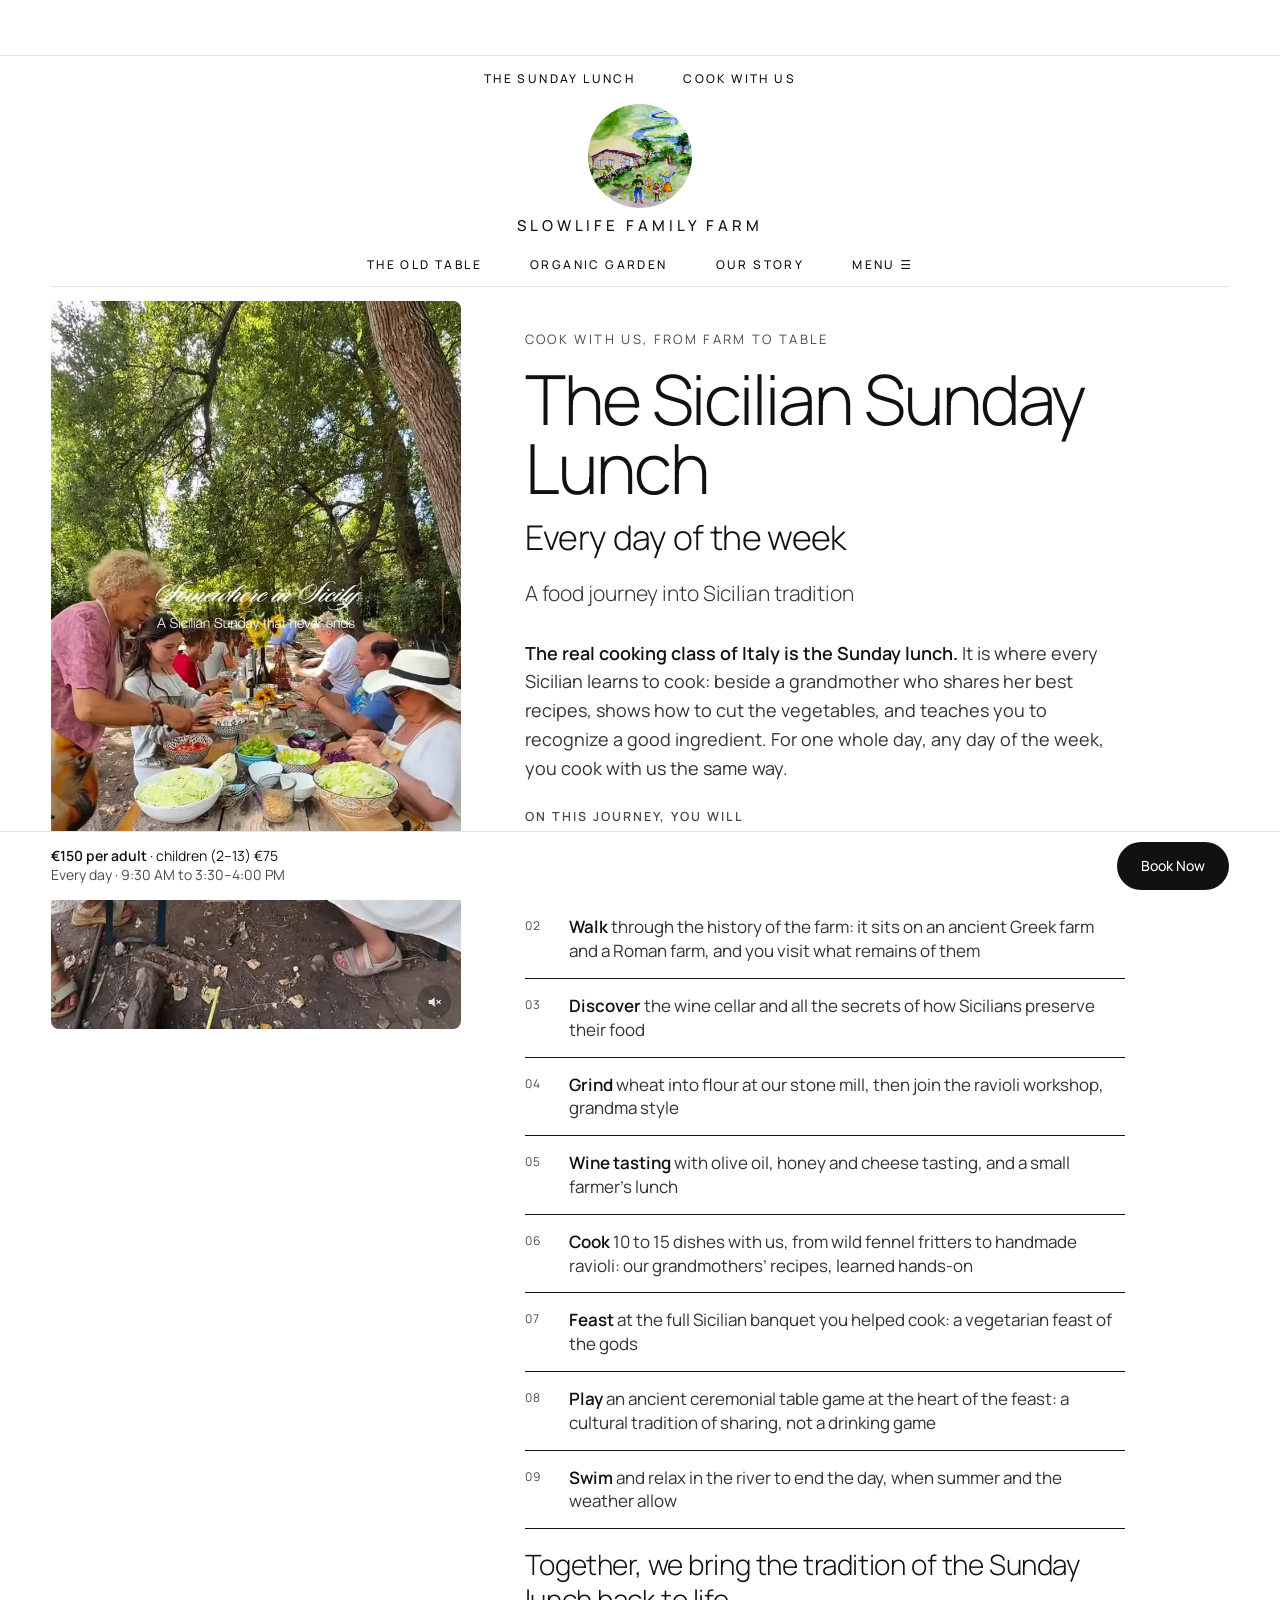
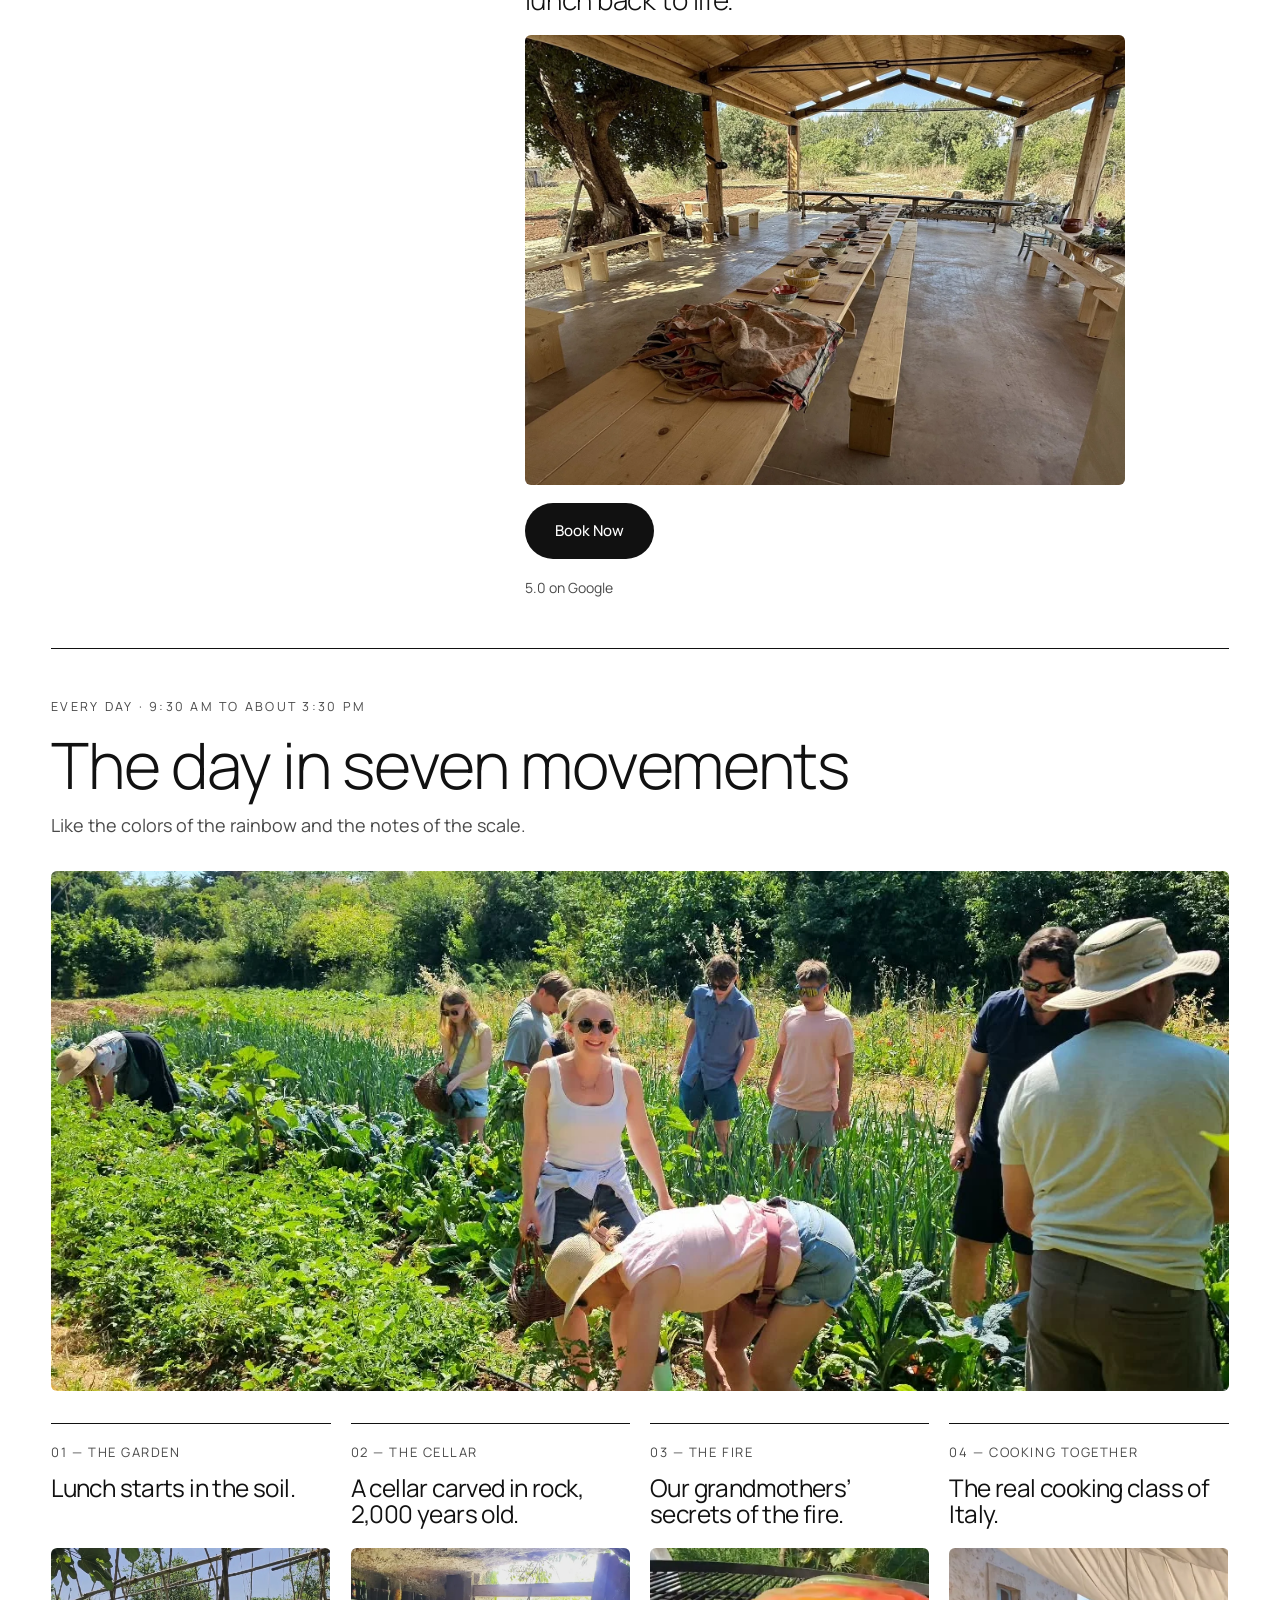
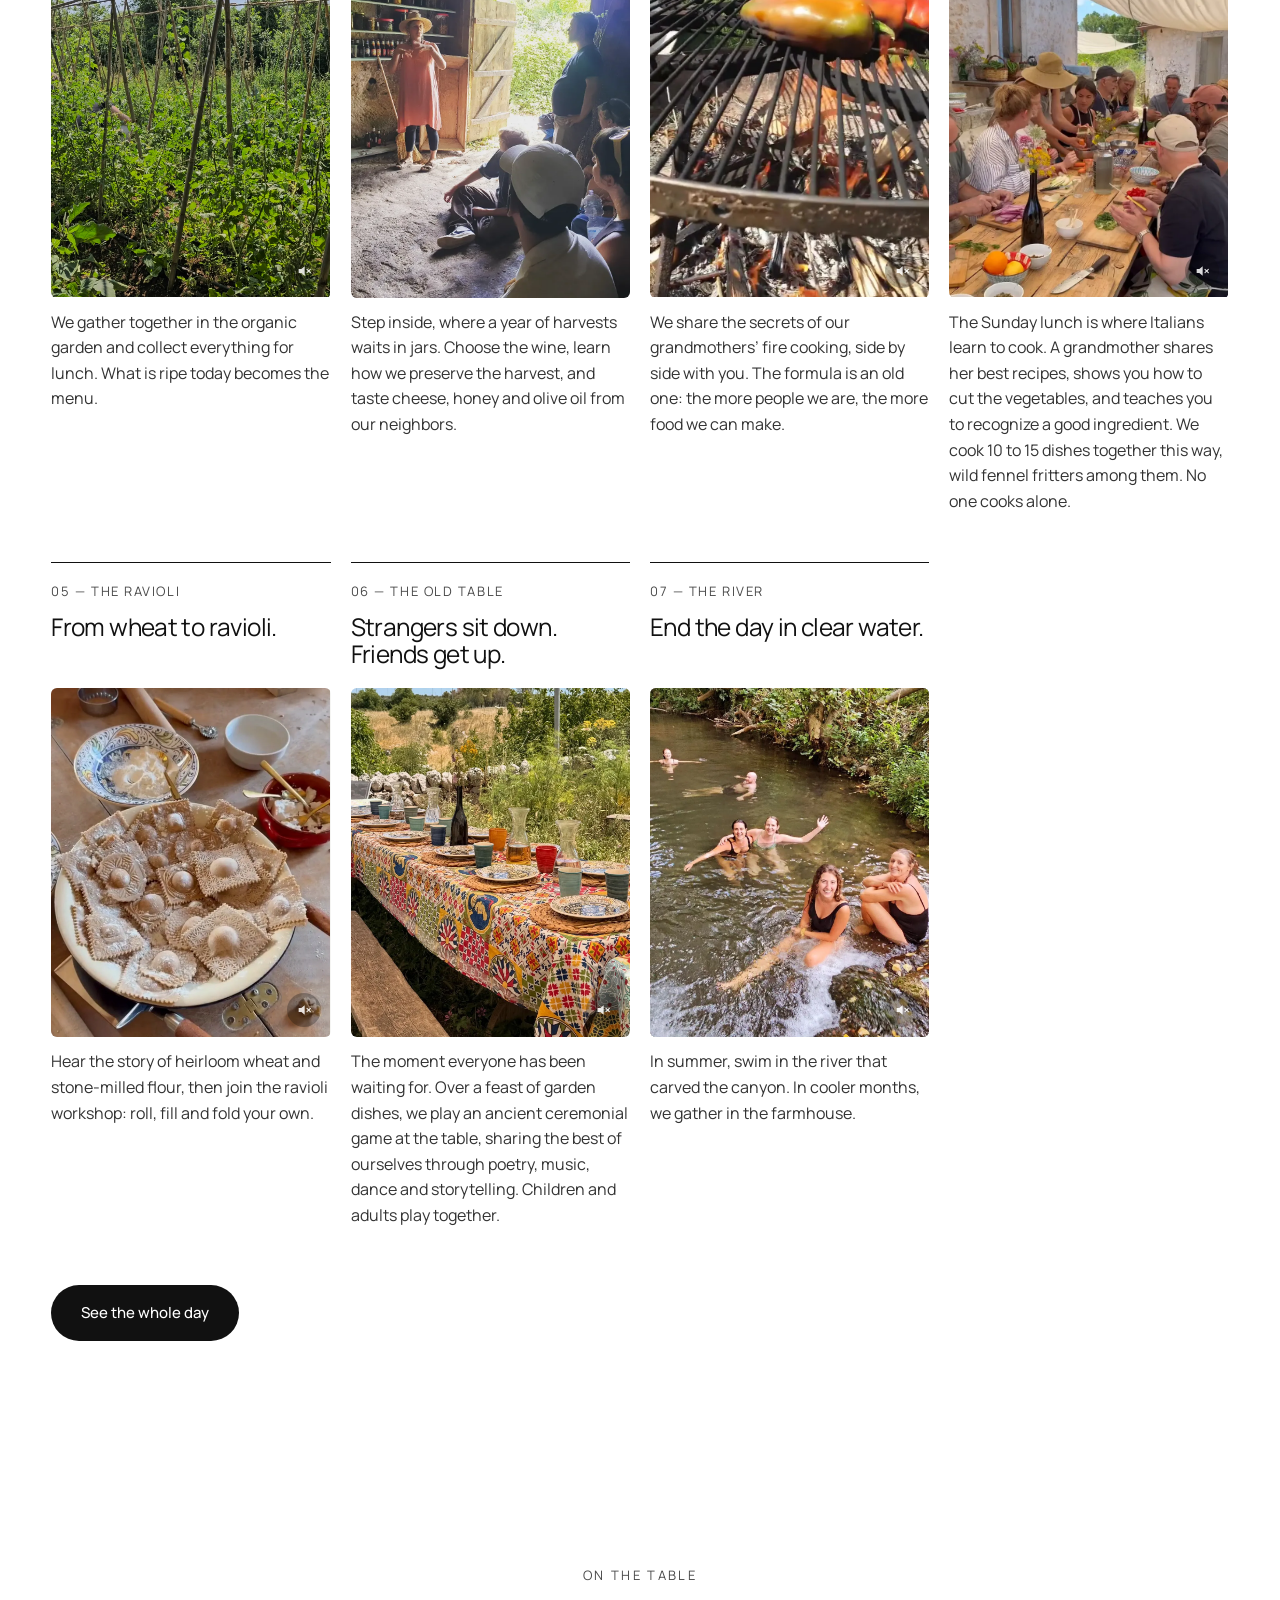
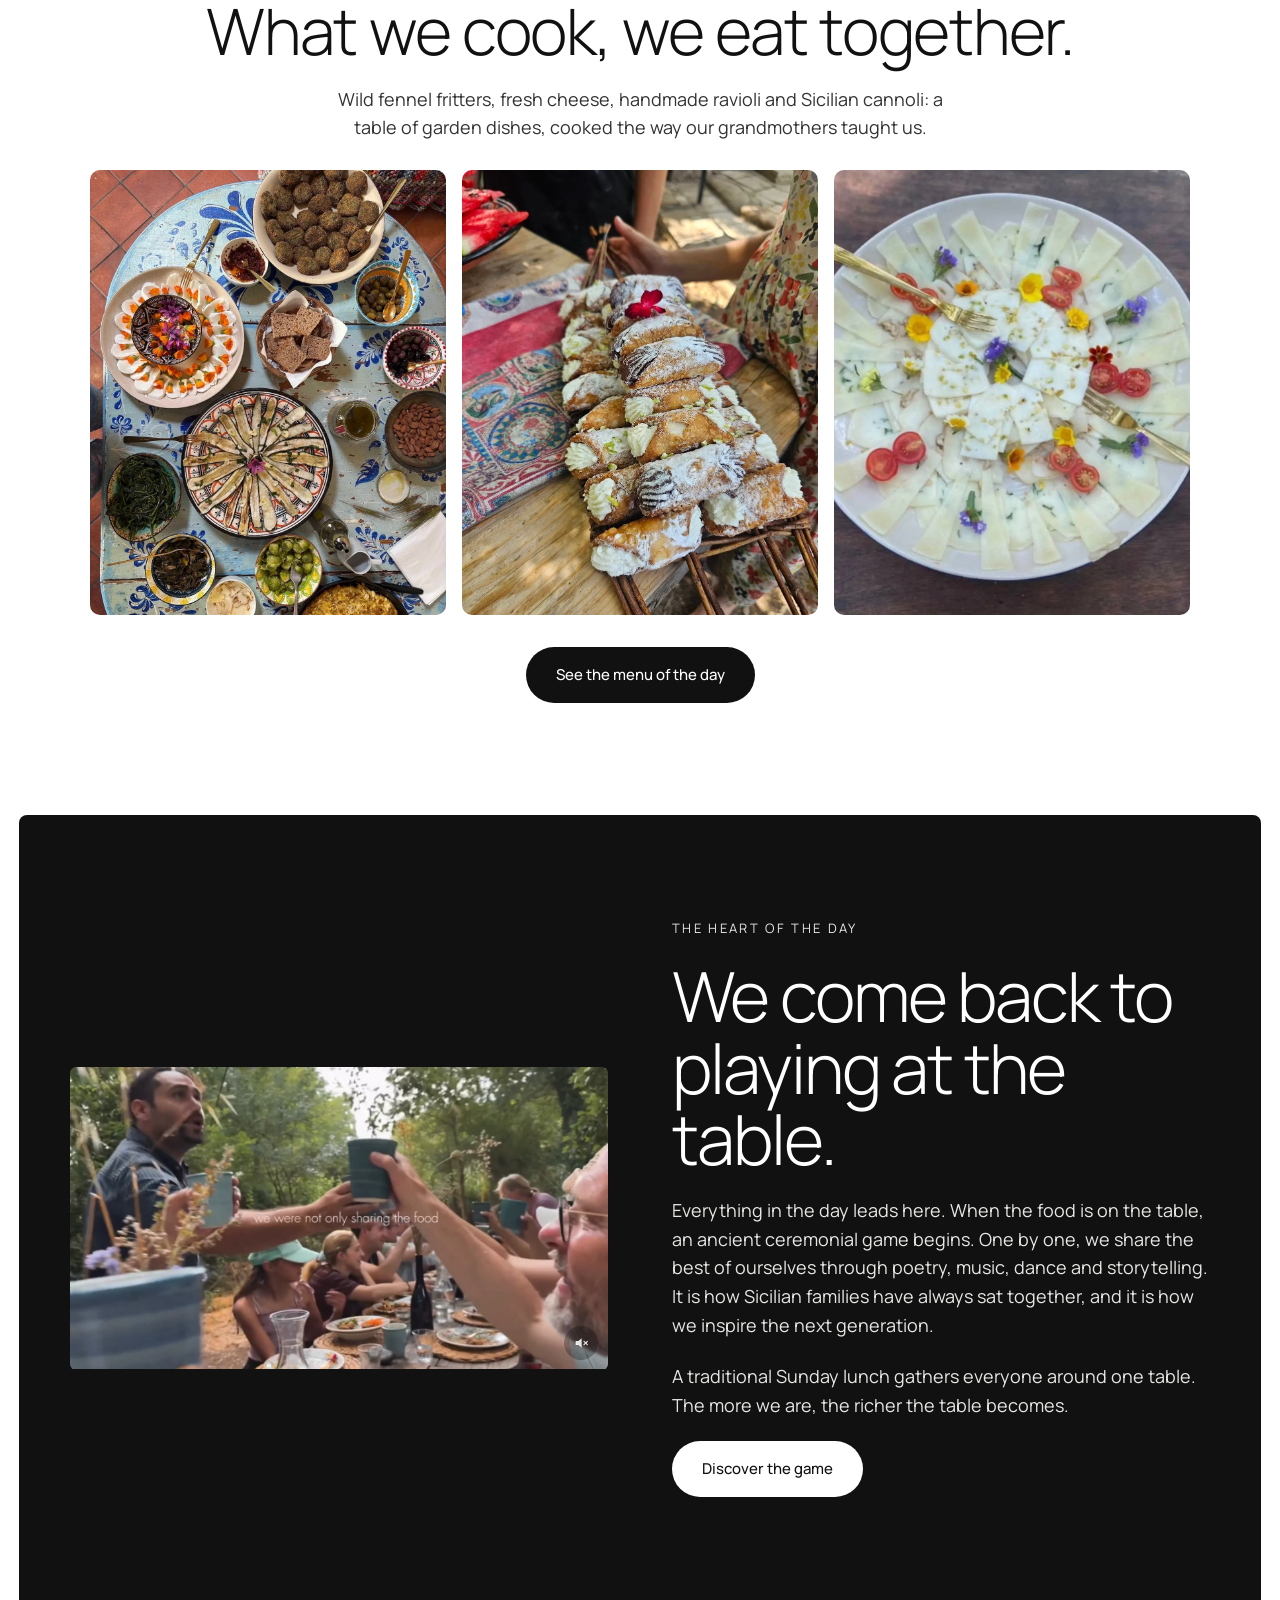
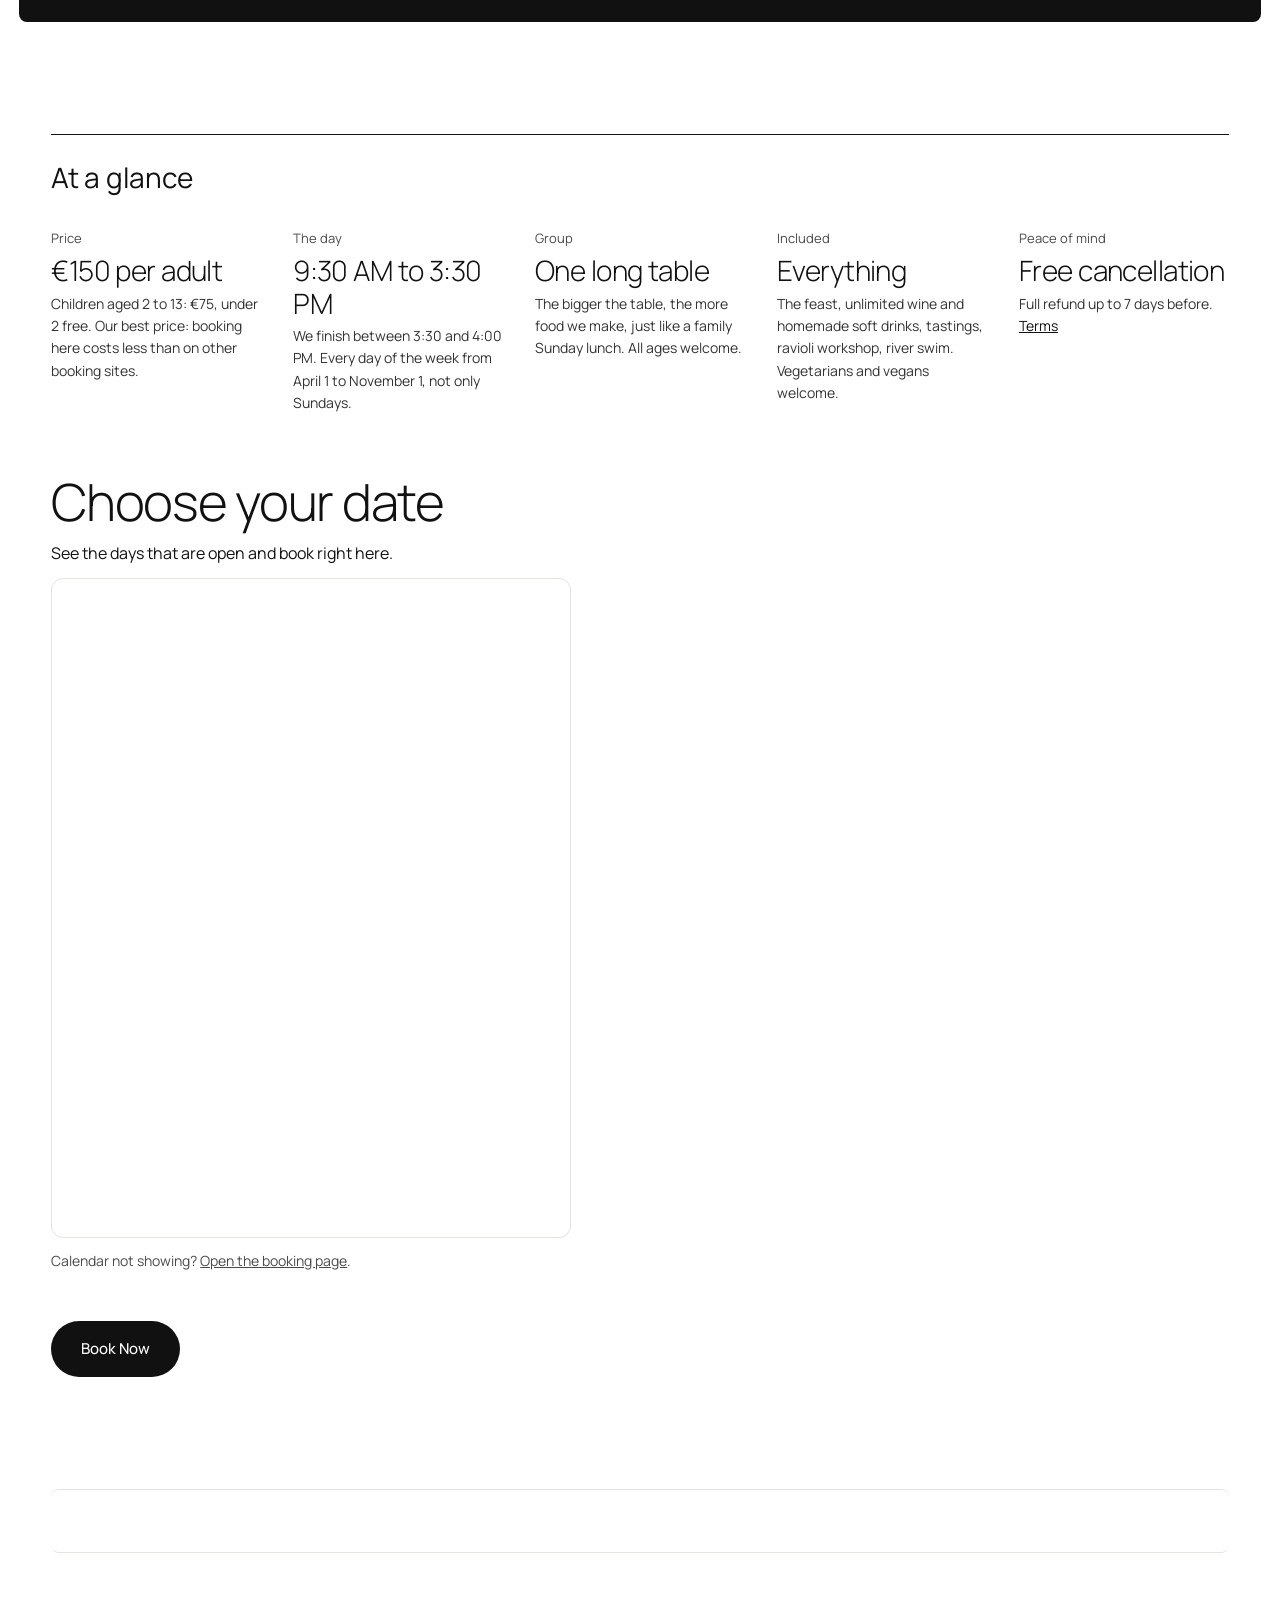
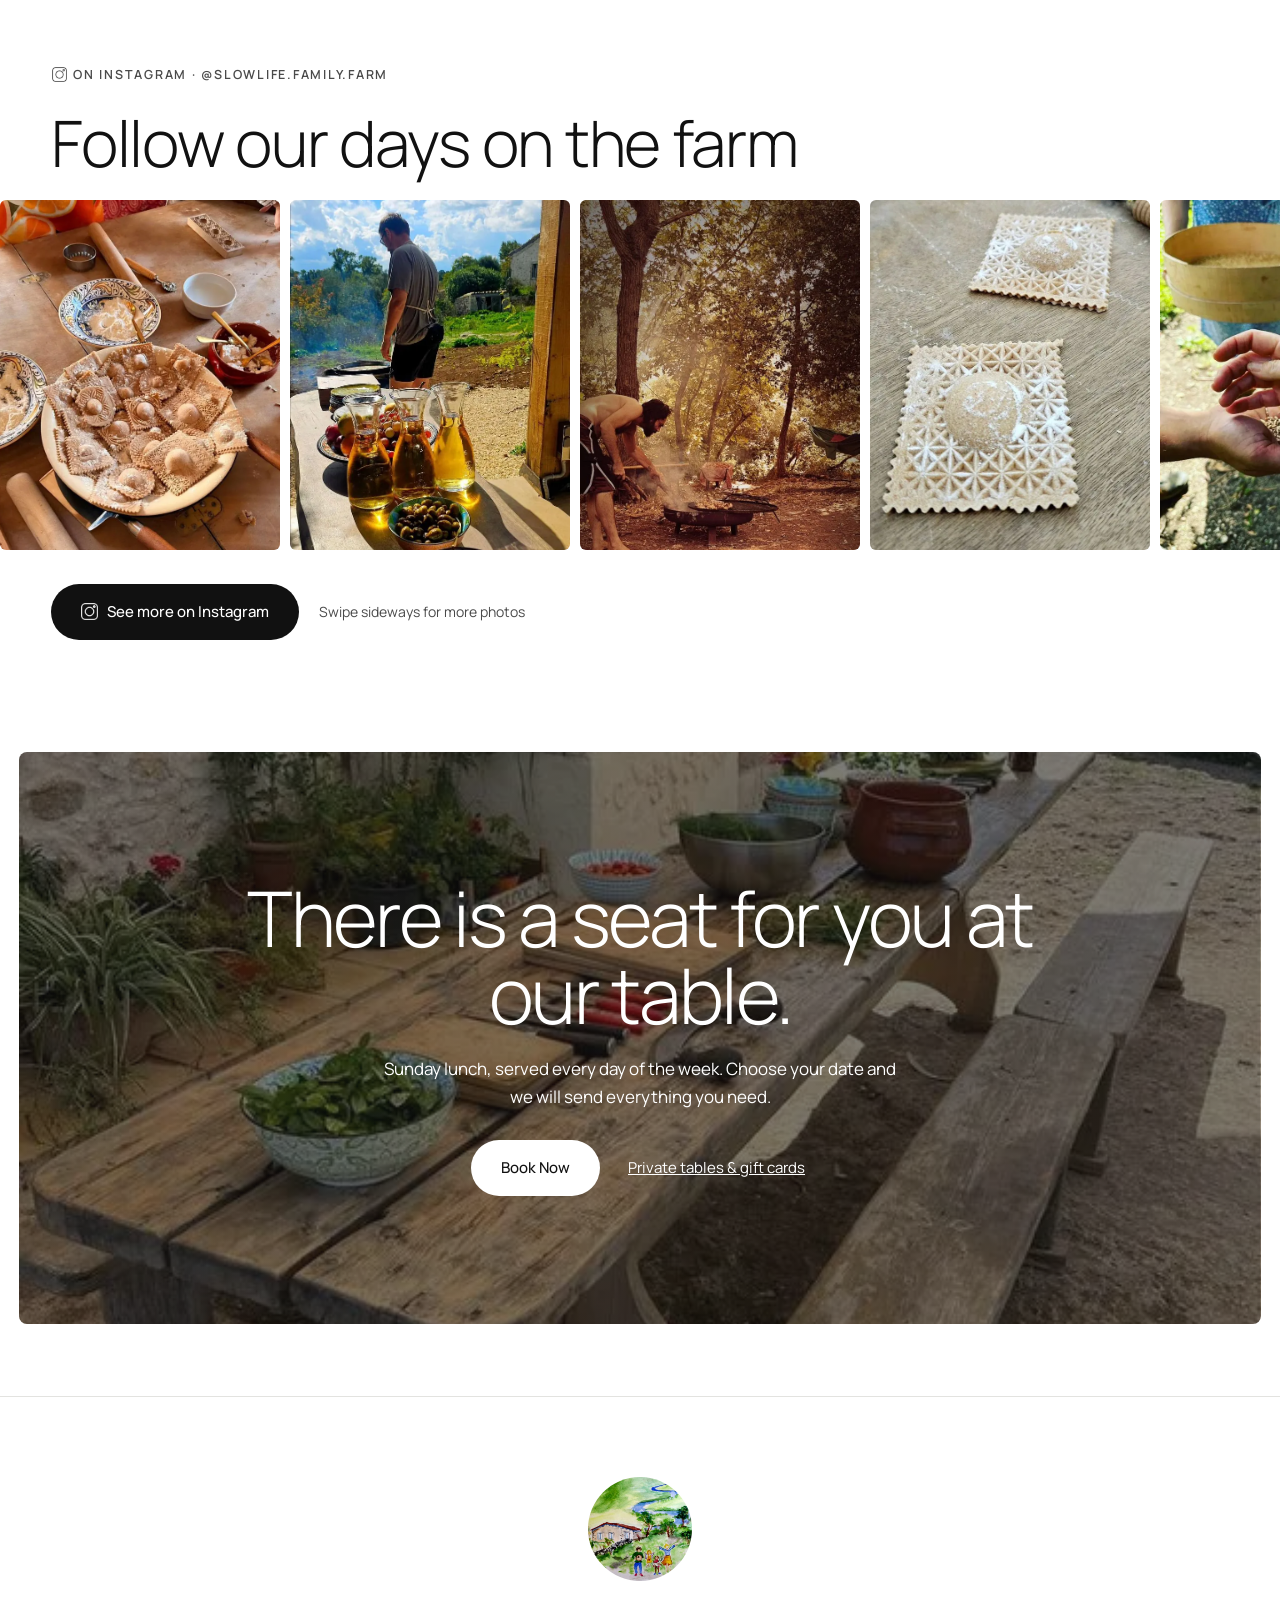
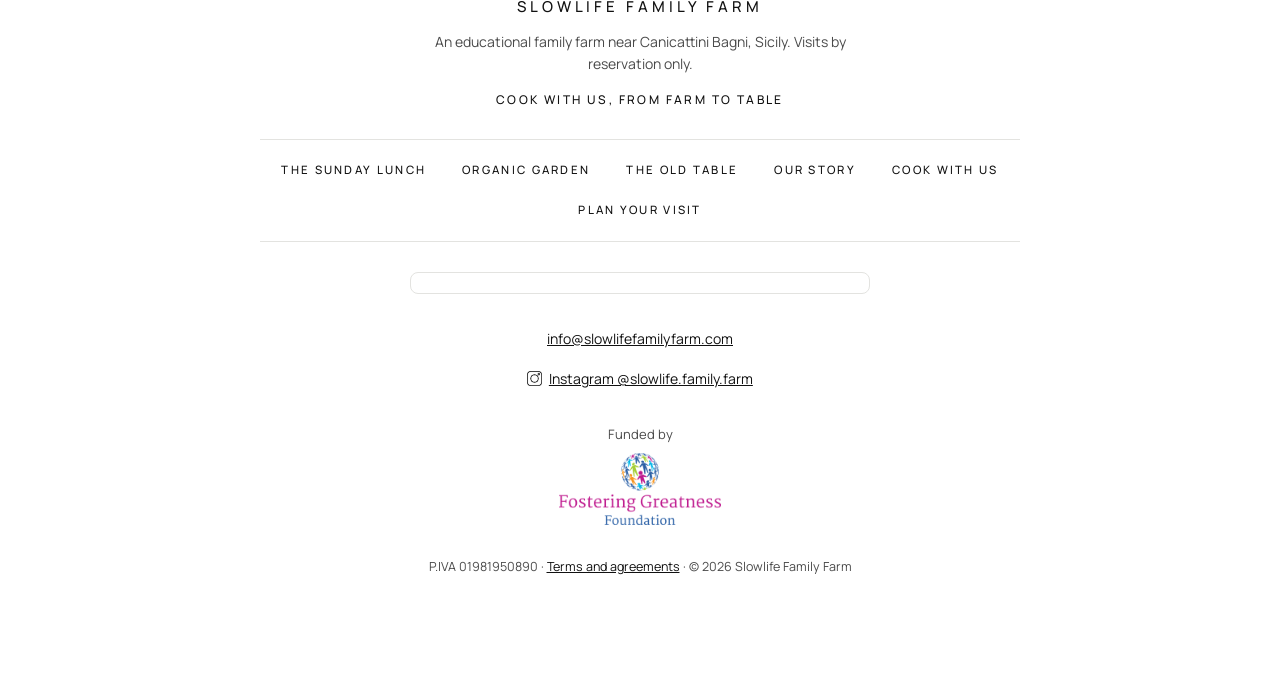
==== commit 6fe1058d: "River film from Vimeo on Plan Your Visit and in step 07 The River Co-Authored-By: Claude Fable 5.2 <" ====
--- a/index.html
+++ b/index.html
@@ -22,7 +22,7 @@
 <link rel="preconnect" href="https://fonts.gstatic.com" crossorigin>
 <link rel="stylesheet" href="https://fonts.googleapis.com/css2?family=Manrope:wght@300;400;500;600&display=swap">
 <link rel="preload" as="image" href="assets/img/poster-hero-film.webp">
-<link rel="stylesheet" href="assets/css/site.css?v=220">
+<link rel="stylesheet" href="assets/css/site.css?v=222">
 <script type="application/ld+json">[{"@context": "https://schema.org", "@type": ["TouristAttraction", "LocalBusiness"], "name": "Slowlife Family Farm", "description": "A food journey into Sicilian tradition: the Sicilian Sunday lunch, every day of the week, on a family farm near Canicattini Bagni.", "url": "https://www.slowlifefamilyfarm.com/", "image": "https://www.slowlifefamilyfarm.com/assets/img/hero-pumpkins.jpg", "email": "info@slowlifefamilyfarm.com", "priceRange": "€150 per adult, €75 per child aged 2 to 13", "address": {"@type": "PostalAddress", "addressLocality": "Canicattini Bagni", "addressRegion": "Sicily", "addressCountry": "IT"}, "openingHours": "Mo-Su 09:30-16:00", "sameAs": ["https://www.instagram.com/slowlife.family.farm/"]}]</script>
 </head>
 <body>
@@ -132,7 +132,7 @@
 <article class="chapter">
 <div class="num">07 — The River</div>
 <h3>End the day in clear water.</h3>
-<img src="assets/img/river-swim.webp" alt="Guests laughing and swimming together in the clear river after lunch" loading="lazy">
+<div class="yt vm-clean" data-vimeo="1250814848" style="--ratio: 4 / 5" role="img" aria-label="Film: swimming in the clear river pools of the canyon"><img src="assets/img/river-swim.webp" alt="" loading="lazy"><button type="button" class="sound-icon" data-vm-sound aria-label="Sound on or off"><svg viewBox="0 0 24 24" width="20" height="20" aria-hidden="true"><path d="M4 9v6h4l5 4V5L8 9H4z" fill="currentColor"/><path class="waves" d="M16 8.5a5 5 0 0 1 0 7M18.5 6a8.5 8.5 0 0 1 0 12" fill="none" stroke="currentColor" stroke-width="1.8" stroke-linecap="round"/><path class="cross" d="M16.5 9.5l5 5M21.5 9.5l-5 5" fill="none" stroke="currentColor" stroke-width="1.8" stroke-linecap="round"/></svg></button></div>
 <p>In summer, swim in the river that carved the canyon. In cooler months, we gather in the farmhouse.</p>
 </article>
 </div>
@@ -230,6 +230,6 @@
 <div class="info"><strong>€150 per adult</strong> · children (2–13) €75<br><span>Every day · 9:30 AM to 3:30–4:00 PM</span></div>
 <a class="btn" href="https://assets.ticketinghub.com/checkout/index-d476ba27d4782b9144b124b1d1b2266afed1c59c.html#options=%7B%22context%22%3A%22customer%22%2C%22layout%22%3A%22mobile%22%2C%22landing%22%3A%22calendar%22%2C%22color%22%3A%22%232a4d4c%22%2C%22footer%22%3Atrue%2C%22discounts%22%3Atrue%2C%22subscribe%22%3Atrue%2C%22avs%22%3Afalse%2C%22free%22%3Afalse%2C%22referral-code-param-name%22%3A%22th-reseller-ref%22%2C%22coupon-param-name%22%3A%22th-coupon%22%2C%22fields%22%3A%22name%2Cemail%2Ctelephone%22%2C%22extras-right-after-tickets%22%3Afalse%2C%22ga-enable-debug-mode%22%3Afalse%2C%22fb-pixel-track-purchases%22%3Atrue%2C%22ga-track-purchases%22%3Atrue%2C%22ga-track-pageviews%22%3Atrue%2C%22gift-cards%22%3Atrue%2C%22show-product-description%22%3Afalse%2C%22combination-discounts%22%3Atrue%2C%22show-product-logo%22%3Afalse%2C%22events-show-product-description%22%3Afalse%2C%22display-currency-as-symbol%22%3Afalse%2C%22extra-tickets%22%3Afalse%2C%22queueit%22%3Afalse%2C%22read-only-api%22%3Afalse%2C%22hide-option-prices%22%3Afalse%2C%22event-period%22%3A%227%22%2C%22events-view-mode%22%3A%22multi-day%22%2C%22collect-voucher-recipient-info%22%3Atrue%2C%22button-label%22%3A%22BOOK%20NOW%22%2C%22social-sharing%22%3Afalse%2C%22book-more%22%3Afalse%2C%22book-more-if-tickets-limit-reached%22%3Afalse%2C%22channel%22%3A%22b01bad70-8140-4362-9f7a-c4127d3bfd86%22%2C%22name%22%3A%22From%20Gardent%20to%20Table%22%2C%22products_enabled%22%3Atrue%2C%22products%22%3A%224c8516e8-7212-4cbf-bc1c-99860af0f1f4%22%2C%22referrer%22%3A%22https%3A%2F%2Fslowlifefamilyfarm.com%2F%22%2C%22widget%22%3A%226186dd7d-ba5c-4924-8d01-0d116569f255%22%2C%22referral-code%22%3Anull%2C%22origin%22%3A%22https%3A%2F%2Fslowlifefamilyfarm.com%22%2C%22parentWidth%22%3A360%7D" target="_blank" rel="noopener">Book Now</a>
 </div>
-<script src="assets/js/site.js?v=220" defer></script>
+<script src="assets/js/site.js?v=222" defer></script>
 </body>
 </html>
--- a/assets/css/site.css
+++ b/assets/css/site.css
@@ -902,3 +902,11 @@
 .yt-clean .sound-icon { z-index: 3; }
 .yt-clean .yt-bg { pointer-events: none; }
 .seats + .school { border-top: 0; padding-top: clamp(24px, 4vw, 56px); }
+
+/* Vimeo clean film */
+.vm-clean { cursor: default; }
+.vm-clean .sound-icon { z-index: 3; }
+.vm-clean.visit-clip { width: 100%; }
+.vm-clean { aspect-ratio: var(--ratio, 4 / 5); width: 100%; }
+.vm-clean > img { position: absolute; inset: 0; width: 100%; height: 100%; max-height: none; aspect-ratio: auto; object-fit: cover; }
+.split > .vm-clean { flex: 1 1 340px; min-width: 0; }
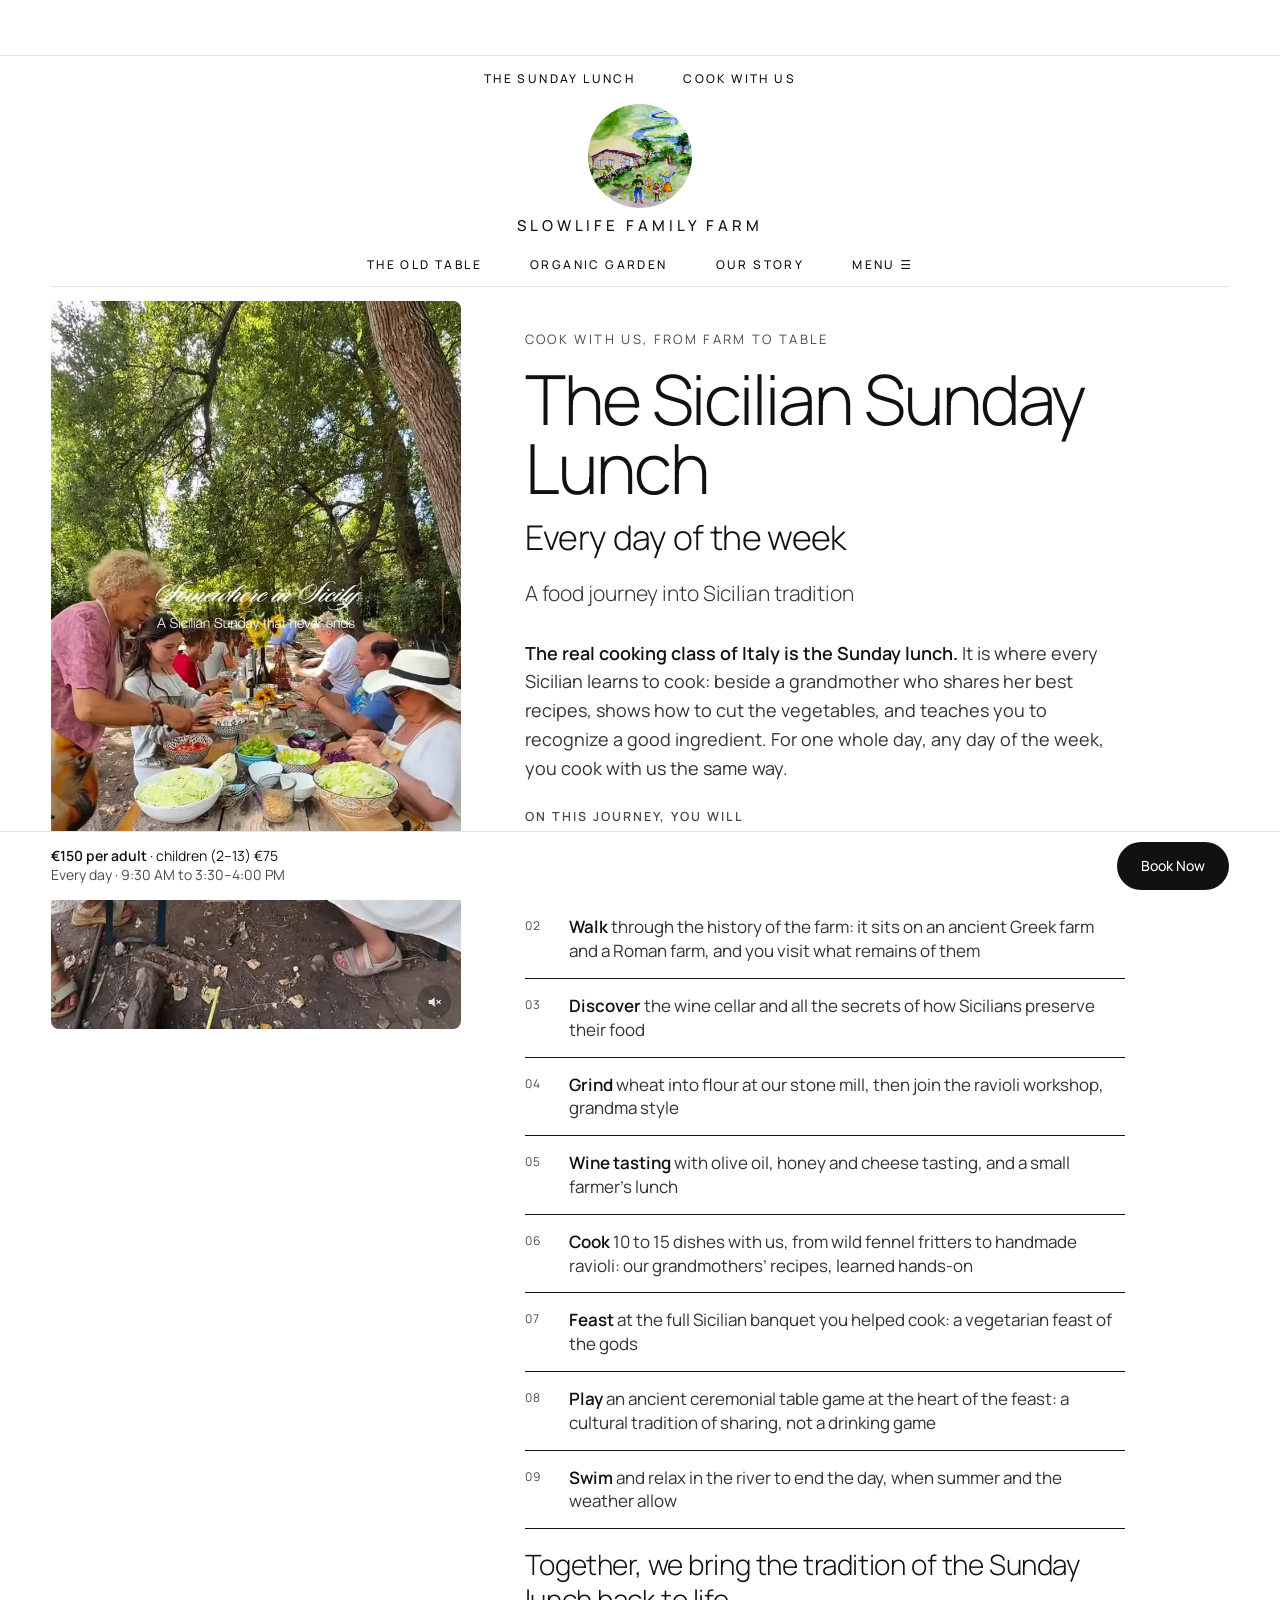
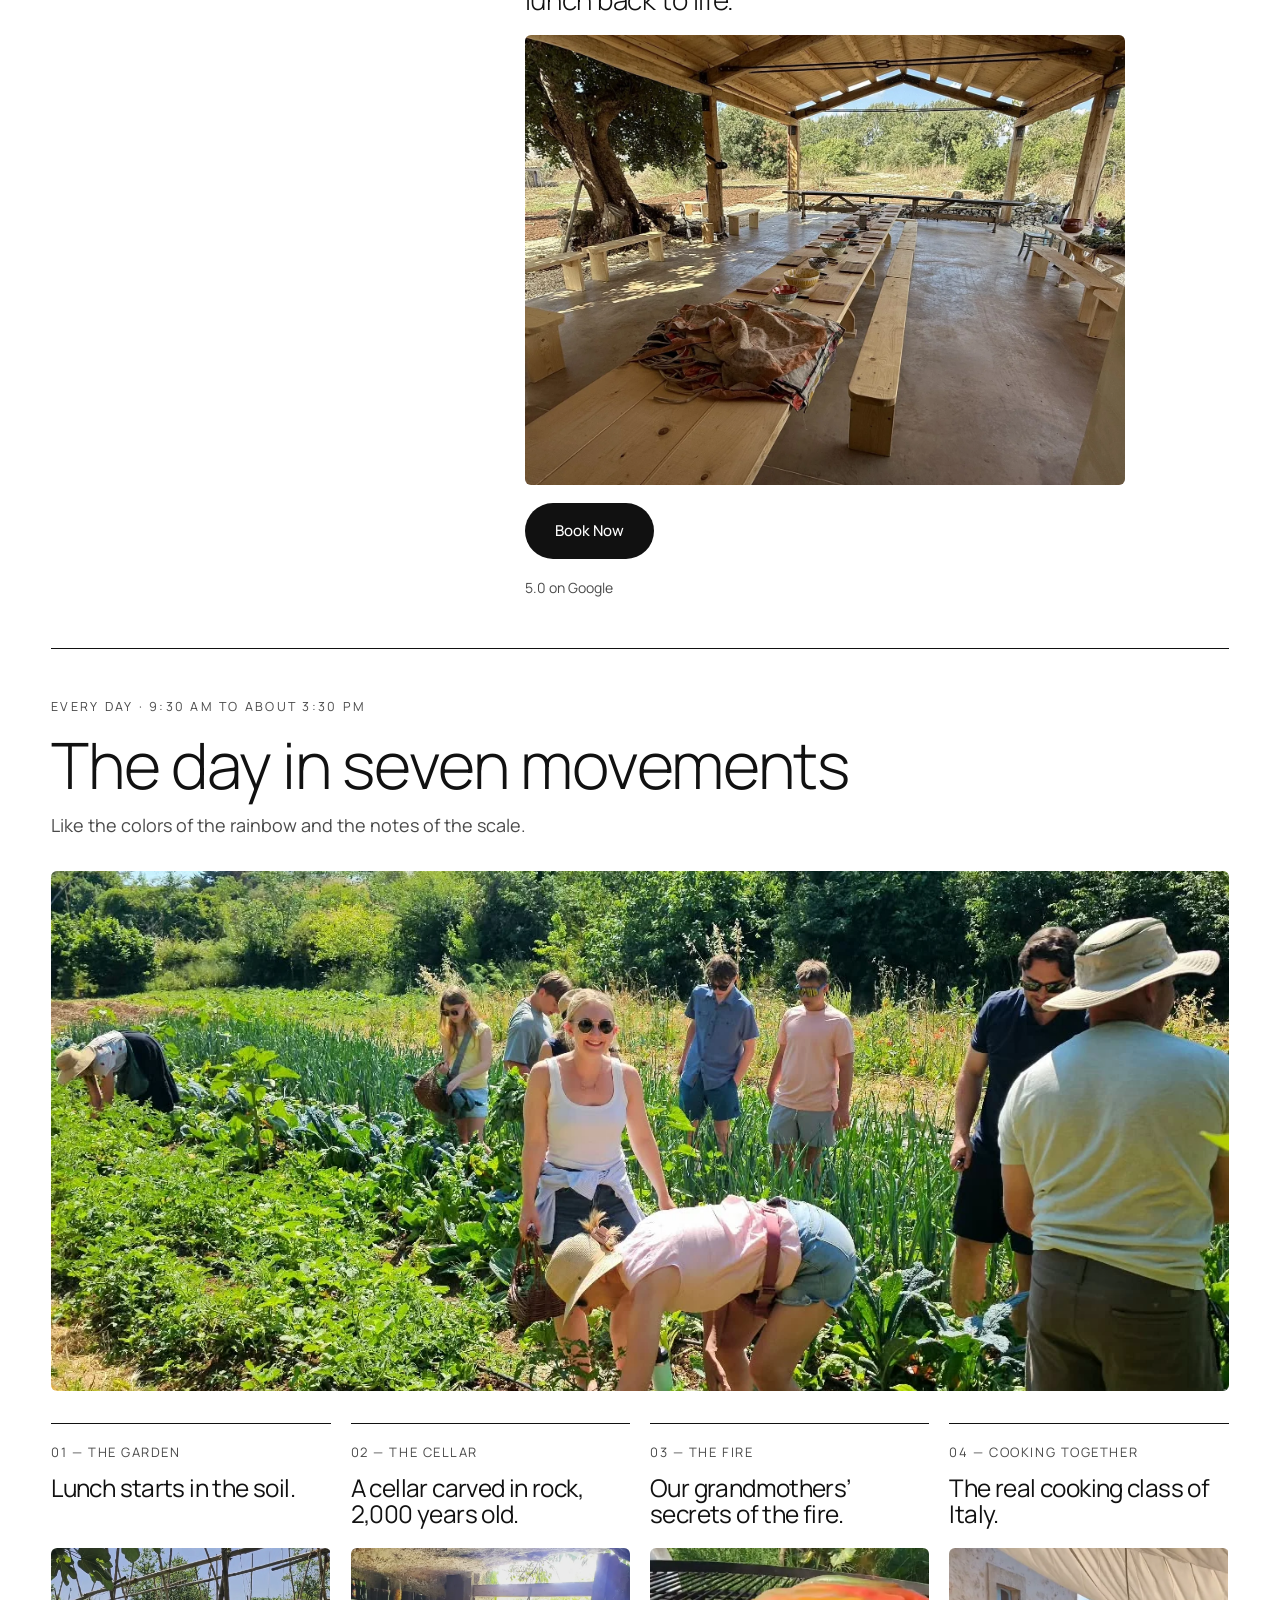
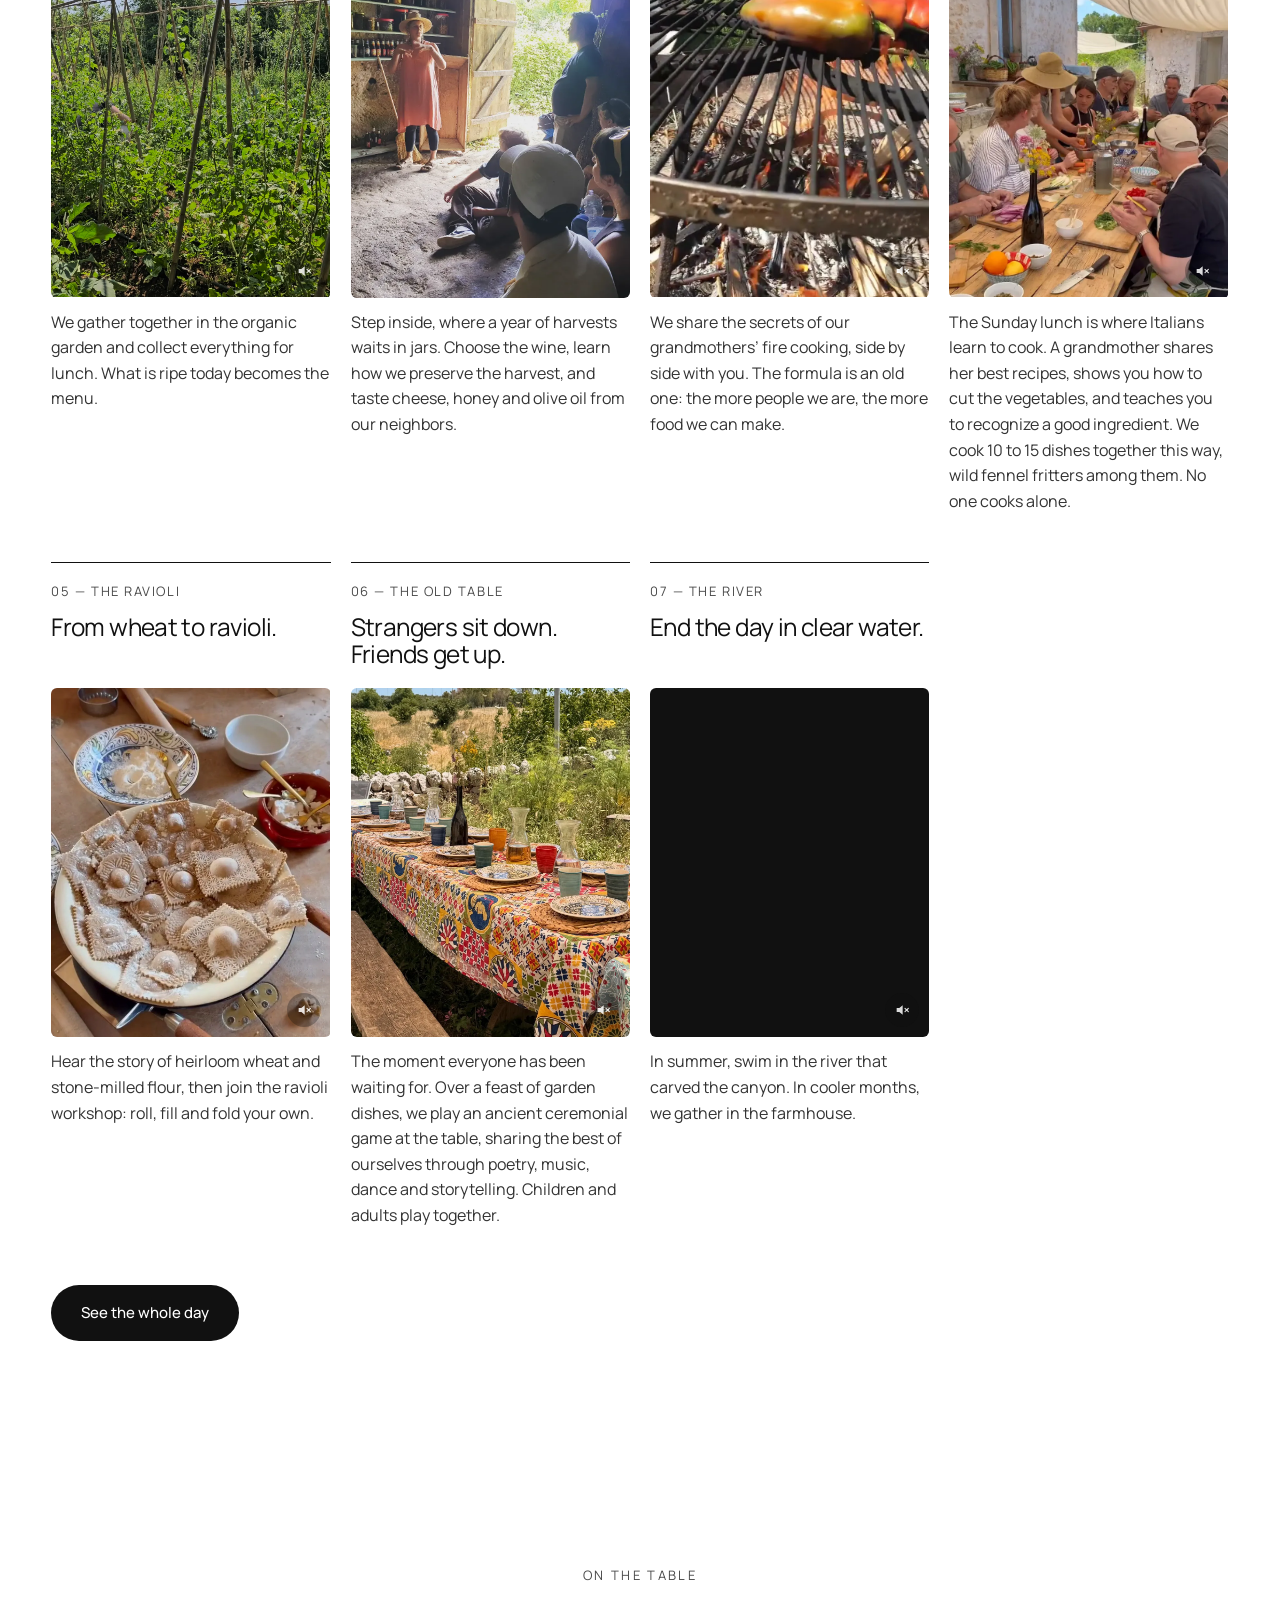
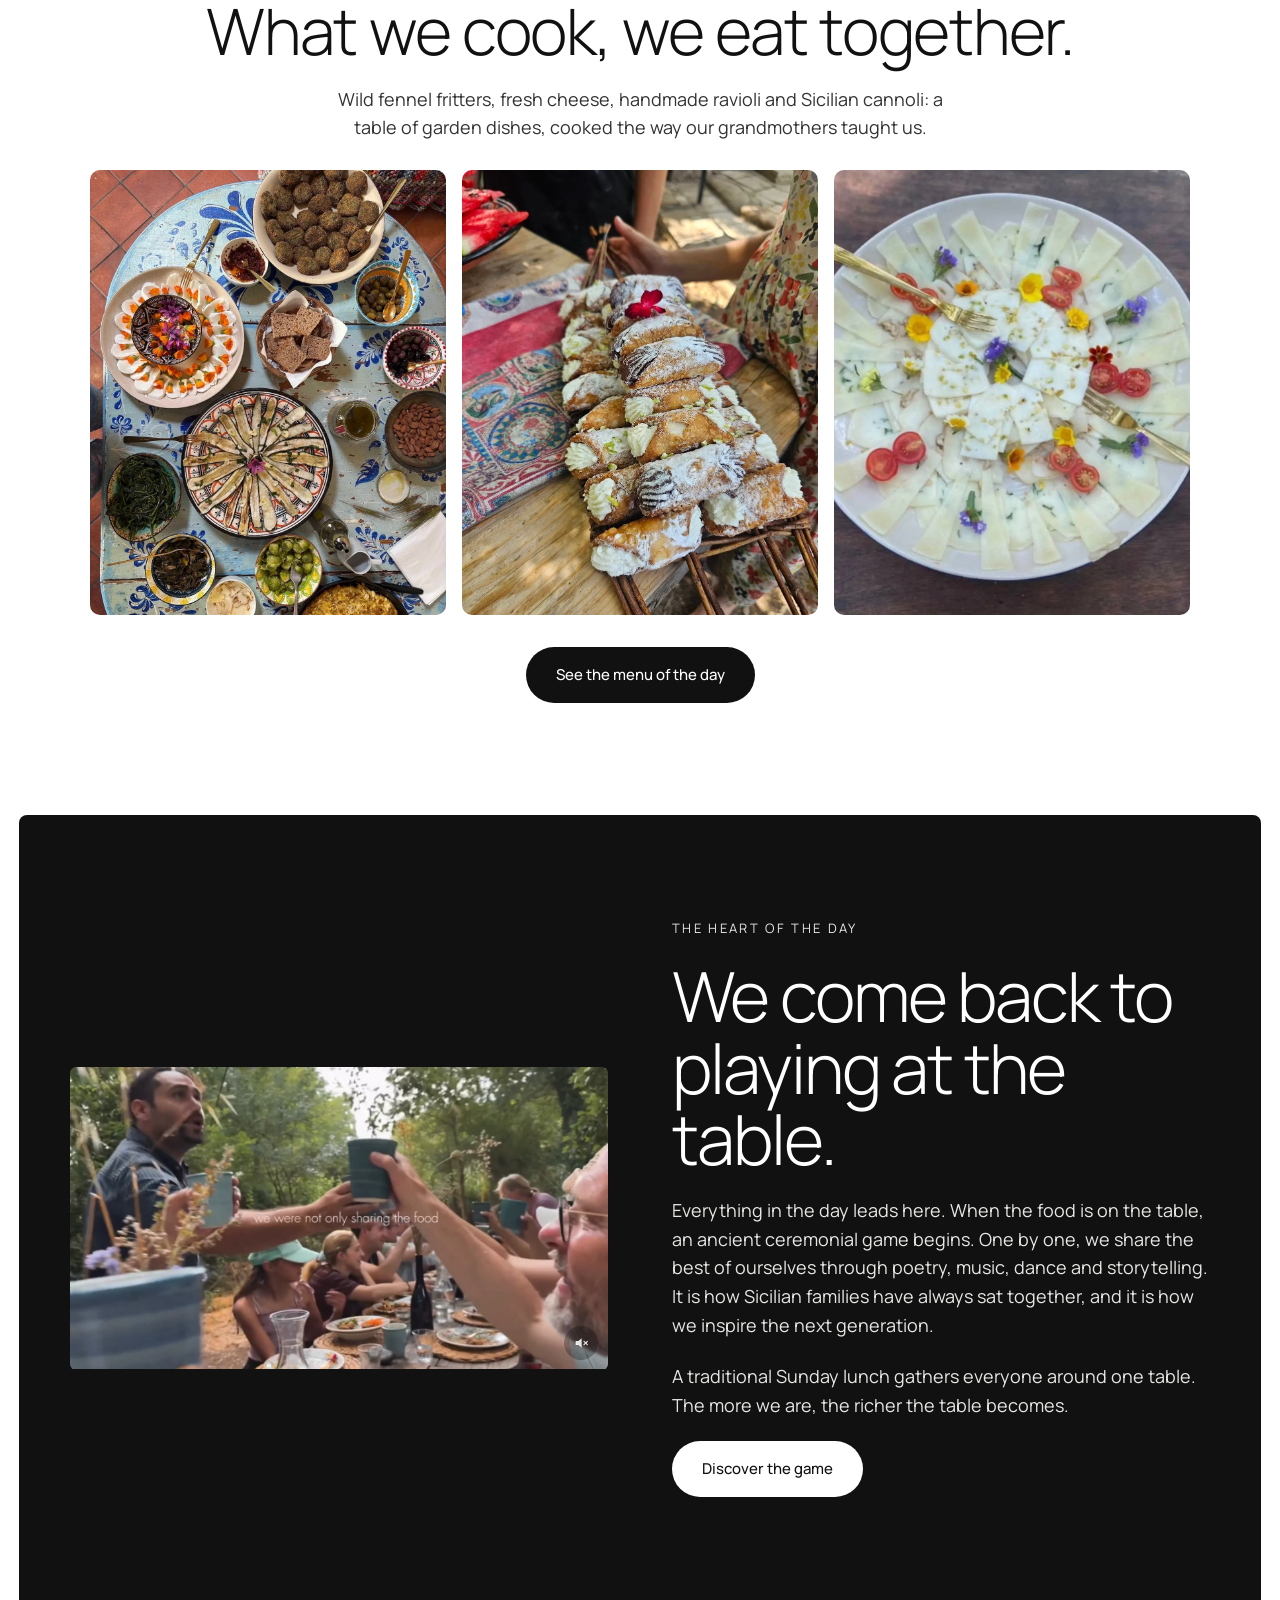
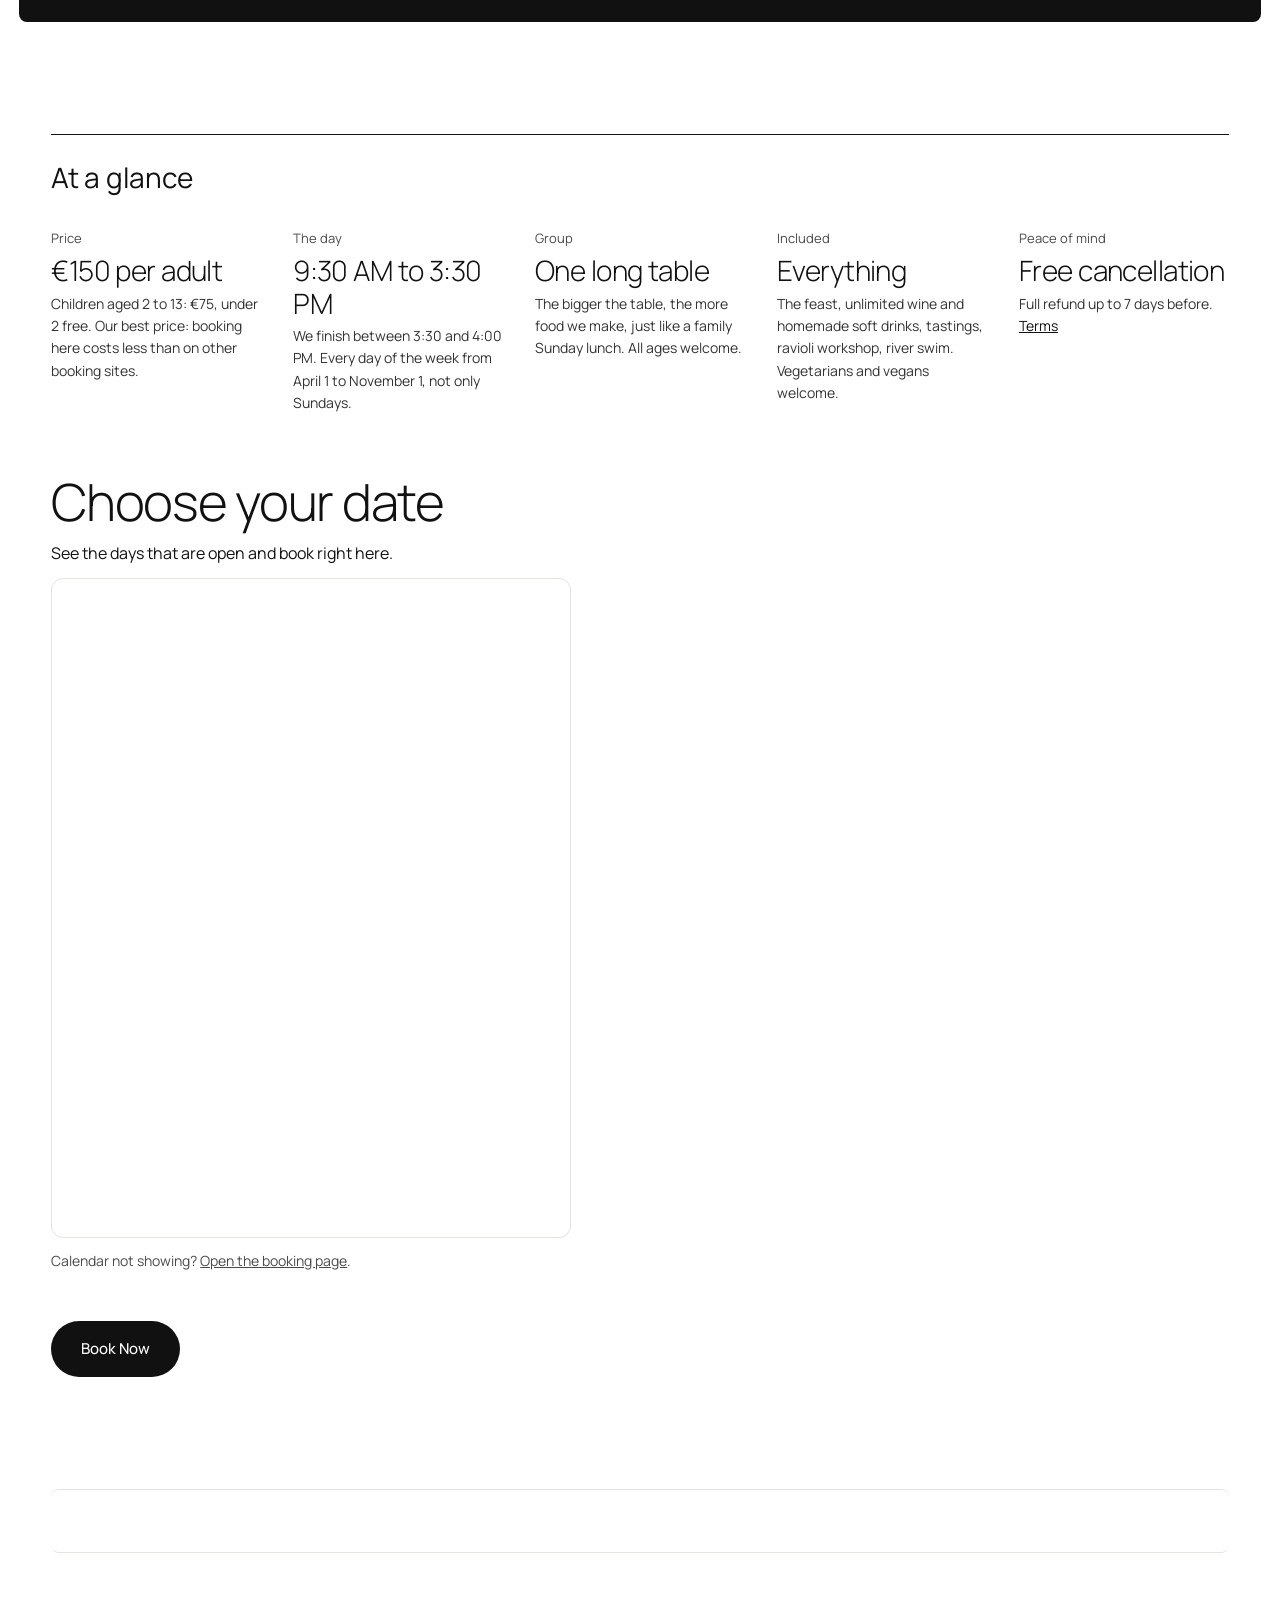
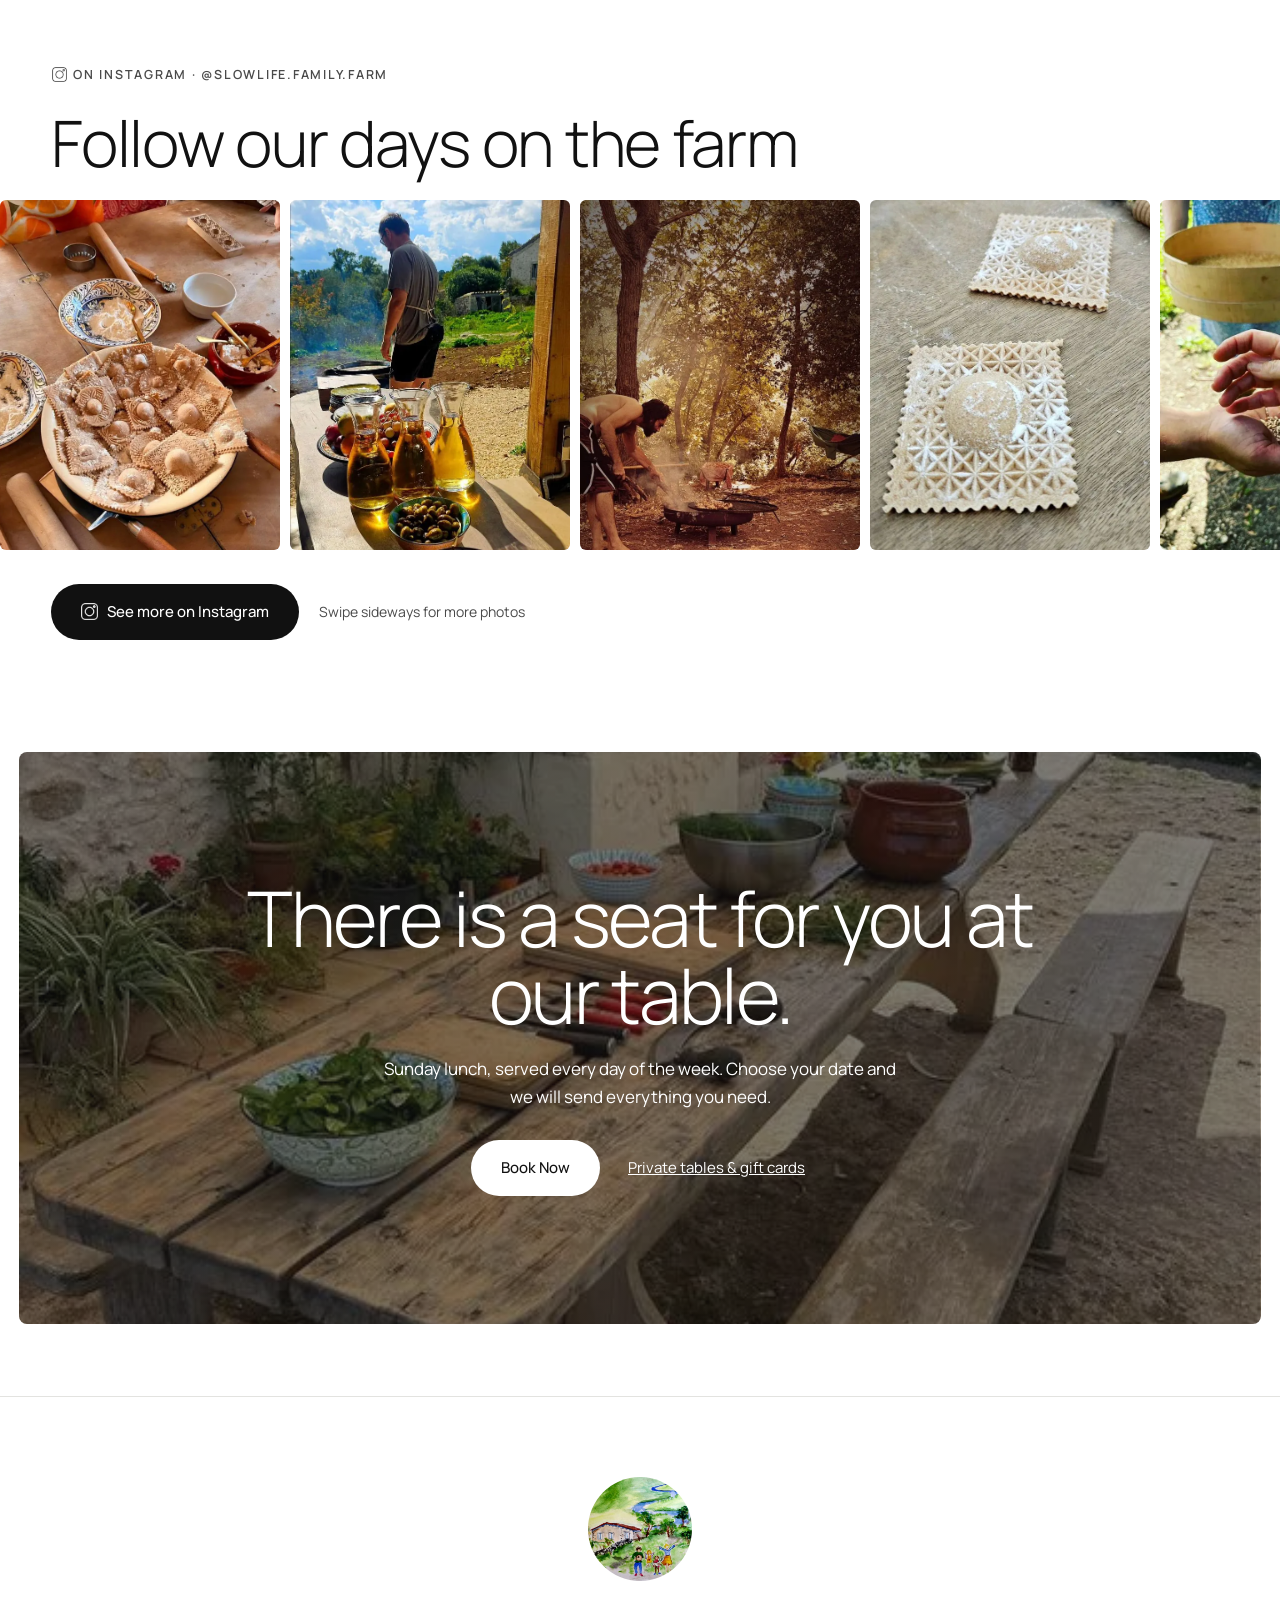
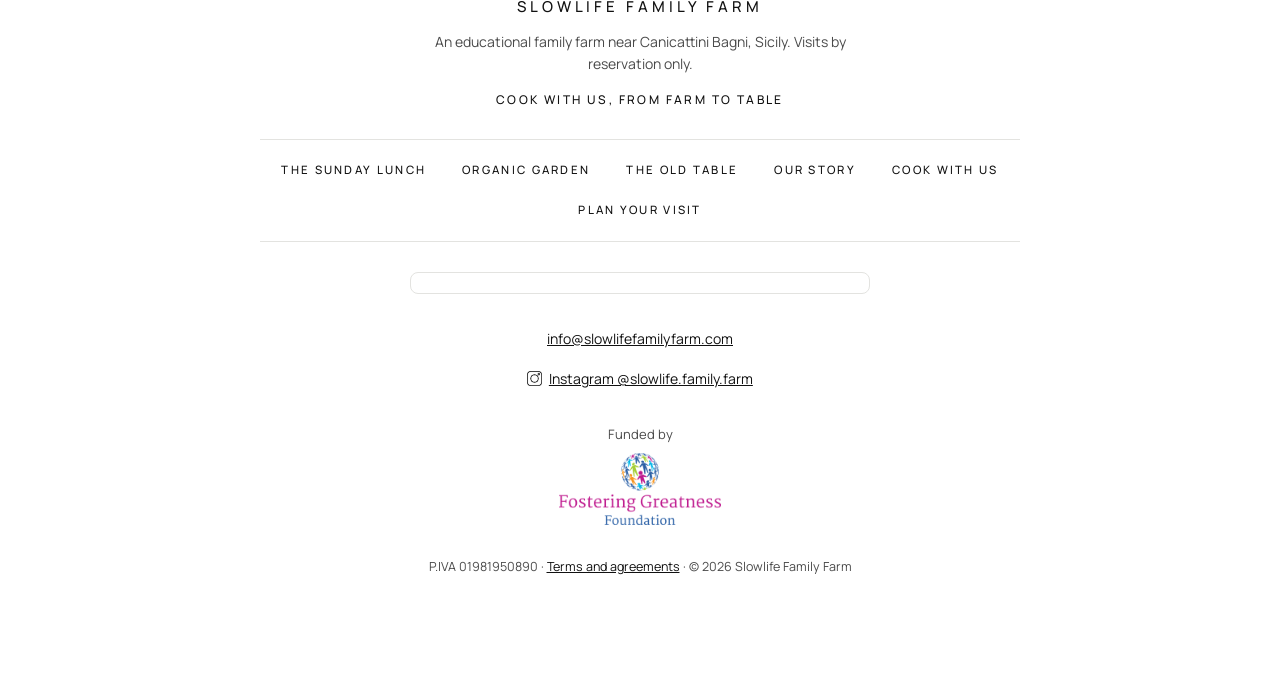
==== commit d5d0ea94: "River film: no photo before it, the Vimeo film loads directly Co-Authored-By: Claude Fable 5.2 <nore" ====
--- a/index.html
+++ b/index.html
@@ -22,7 +22,7 @@
 <link rel="preconnect" href="https://fonts.gstatic.com" crossorigin>
 <link rel="stylesheet" href="https://fonts.googleapis.com/css2?family=Manrope:wght@300;400;500;600&display=swap">
 <link rel="preload" as="image" href="assets/img/poster-hero-film.webp">
-<link rel="stylesheet" href="assets/css/site.css?v=222">
+<link rel="stylesheet" href="assets/css/site.css?v=223">
 <script type="application/ld+json">[{"@context": "https://schema.org", "@type": ["TouristAttraction", "LocalBusiness"], "name": "Slowlife Family Farm", "description": "A food journey into Sicilian tradition: the Sicilian Sunday lunch, every day of the week, on a family farm near Canicattini Bagni.", "url": "https://www.slowlifefamilyfarm.com/", "image": "https://www.slowlifefamilyfarm.com/assets/img/hero-pumpkins.jpg", "email": "info@slowlifefamilyfarm.com", "priceRange": "€150 per adult, €75 per child aged 2 to 13", "address": {"@type": "PostalAddress", "addressLocality": "Canicattini Bagni", "addressRegion": "Sicily", "addressCountry": "IT"}, "openingHours": "Mo-Su 09:30-16:00", "sameAs": ["https://www.instagram.com/slowlife.family.farm/"]}]</script>
 </head>
 <body>
@@ -132,7 +132,7 @@
 <article class="chapter">
 <div class="num">07 — The River</div>
 <h3>End the day in clear water.</h3>
-<div class="yt vm-clean" data-vimeo="1250814848" style="--ratio: 4 / 5" role="img" aria-label="Film: swimming in the clear river pools of the canyon"><img src="assets/img/river-swim.webp" alt="" loading="lazy"><button type="button" class="sound-icon" data-vm-sound aria-label="Sound on or off"><svg viewBox="0 0 24 24" width="20" height="20" aria-hidden="true"><path d="M4 9v6h4l5 4V5L8 9H4z" fill="currentColor"/><path class="waves" d="M16 8.5a5 5 0 0 1 0 7M18.5 6a8.5 8.5 0 0 1 0 12" fill="none" stroke="currentColor" stroke-width="1.8" stroke-linecap="round"/><path class="cross" d="M16.5 9.5l5 5M21.5 9.5l-5 5" fill="none" stroke="currentColor" stroke-width="1.8" stroke-linecap="round"/></svg></button></div>
+<div class="yt has-bg vm-clean" data-vimeo="1250814848" style="--ratio: 4 / 5" role="img" aria-label="Film: swimming in the clear river pools of the canyon"><iframe class="yt-bg" src="https://player.vimeo.com/video/1250814848?background=1&amp;autoplay=1&amp;loop=1&amp;muted=1&amp;controls=0&amp;title=0&amp;byline=0&amp;portrait=0&amp;playsinline=1&amp;dnt=1" allow="autoplay; fullscreen; picture-in-picture" loading="lazy" tabindex="-1" aria-hidden="true" title=""></iframe><button type="button" class="sound-icon" data-vm-sound aria-label="Sound on or off"><svg viewBox="0 0 24 24" width="20" height="20" aria-hidden="true"><path d="M4 9v6h4l5 4V5L8 9H4z" fill="currentColor"/><path class="waves" d="M16 8.5a5 5 0 0 1 0 7M18.5 6a8.5 8.5 0 0 1 0 12" fill="none" stroke="currentColor" stroke-width="1.8" stroke-linecap="round"/><path class="cross" d="M16.5 9.5l5 5M21.5 9.5l-5 5" fill="none" stroke="currentColor" stroke-width="1.8" stroke-linecap="round"/></svg></button></div>
 <p>In summer, swim in the river that carved the canyon. In cooler months, we gather in the farmhouse.</p>
 </article>
 </div>
@@ -230,6 +230,6 @@
 <div class="info"><strong>€150 per adult</strong> · children (2–13) €75<br><span>Every day · 9:30 AM to 3:30–4:00 PM</span></div>
 <a class="btn" href="https://assets.ticketinghub.com/checkout/index-d476ba27d4782b9144b124b1d1b2266afed1c59c.html#options=%7B%22context%22%3A%22customer%22%2C%22layout%22%3A%22mobile%22%2C%22landing%22%3A%22calendar%22%2C%22color%22%3A%22%232a4d4c%22%2C%22footer%22%3Atrue%2C%22discounts%22%3Atrue%2C%22subscribe%22%3Atrue%2C%22avs%22%3Afalse%2C%22free%22%3Afalse%2C%22referral-code-param-name%22%3A%22th-reseller-ref%22%2C%22coupon-param-name%22%3A%22th-coupon%22%2C%22fields%22%3A%22name%2Cemail%2Ctelephone%22%2C%22extras-right-after-tickets%22%3Afalse%2C%22ga-enable-debug-mode%22%3Afalse%2C%22fb-pixel-track-purchases%22%3Atrue%2C%22ga-track-purchases%22%3Atrue%2C%22ga-track-pageviews%22%3Atrue%2C%22gift-cards%22%3Atrue%2C%22show-product-description%22%3Afalse%2C%22combination-discounts%22%3Atrue%2C%22show-product-logo%22%3Afalse%2C%22events-show-product-description%22%3Afalse%2C%22display-currency-as-symbol%22%3Afalse%2C%22extra-tickets%22%3Afalse%2C%22queueit%22%3Afalse%2C%22read-only-api%22%3Afalse%2C%22hide-option-prices%22%3Afalse%2C%22event-period%22%3A%227%22%2C%22events-view-mode%22%3A%22multi-day%22%2C%22collect-voucher-recipient-info%22%3Atrue%2C%22button-label%22%3A%22BOOK%20NOW%22%2C%22social-sharing%22%3Afalse%2C%22book-more%22%3Afalse%2C%22book-more-if-tickets-limit-reached%22%3Afalse%2C%22channel%22%3A%22b01bad70-8140-4362-9f7a-c4127d3bfd86%22%2C%22name%22%3A%22From%20Gardent%20to%20Table%22%2C%22products_enabled%22%3Atrue%2C%22products%22%3A%224c8516e8-7212-4cbf-bc1c-99860af0f1f4%22%2C%22referrer%22%3A%22https%3A%2F%2Fslowlifefamilyfarm.com%2F%22%2C%22widget%22%3A%226186dd7d-ba5c-4924-8d01-0d116569f255%22%2C%22referral-code%22%3Anull%2C%22origin%22%3A%22https%3A%2F%2Fslowlifefamilyfarm.com%22%2C%22parentWidth%22%3A360%7D" target="_blank" rel="noopener">Book Now</a>
 </div>
-<script src="assets/js/site.js?v=222" defer></script>
+<script src="assets/js/site.js?v=223" defer></script>
 </body>
 </html>
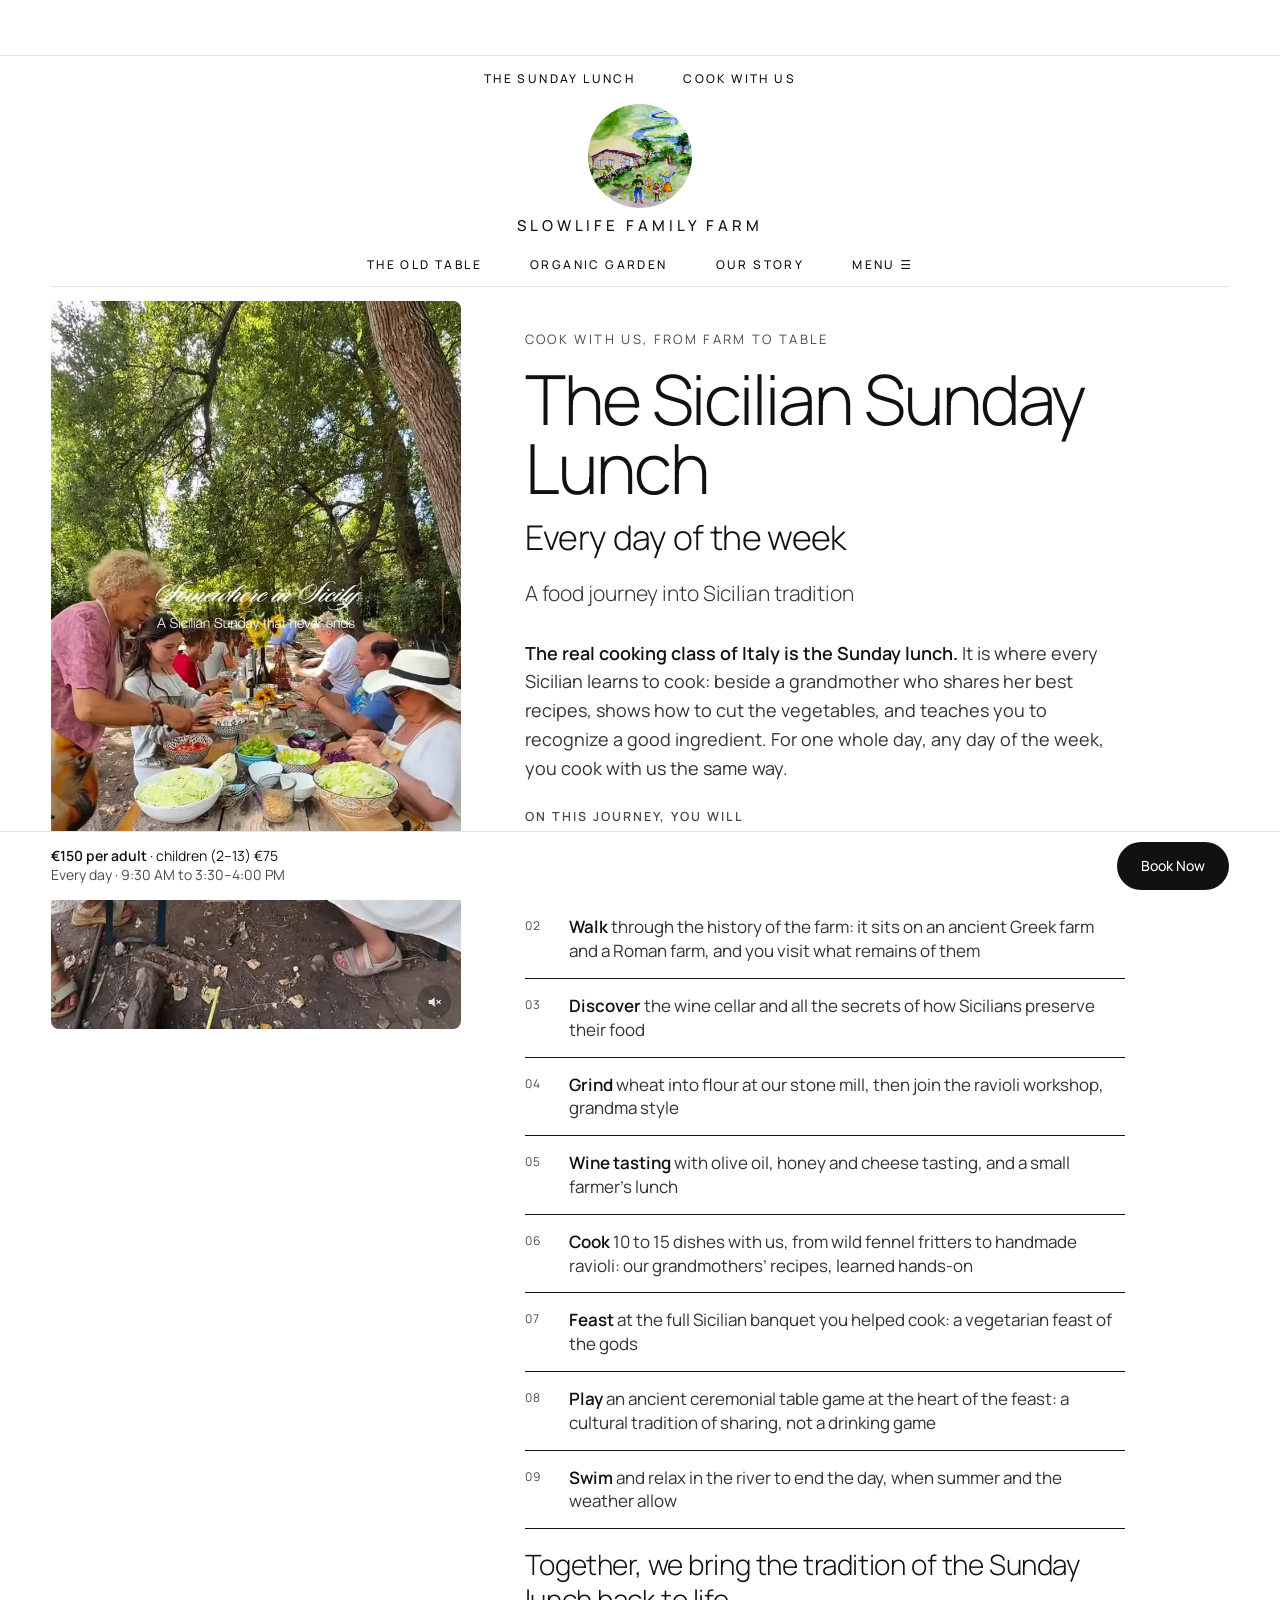
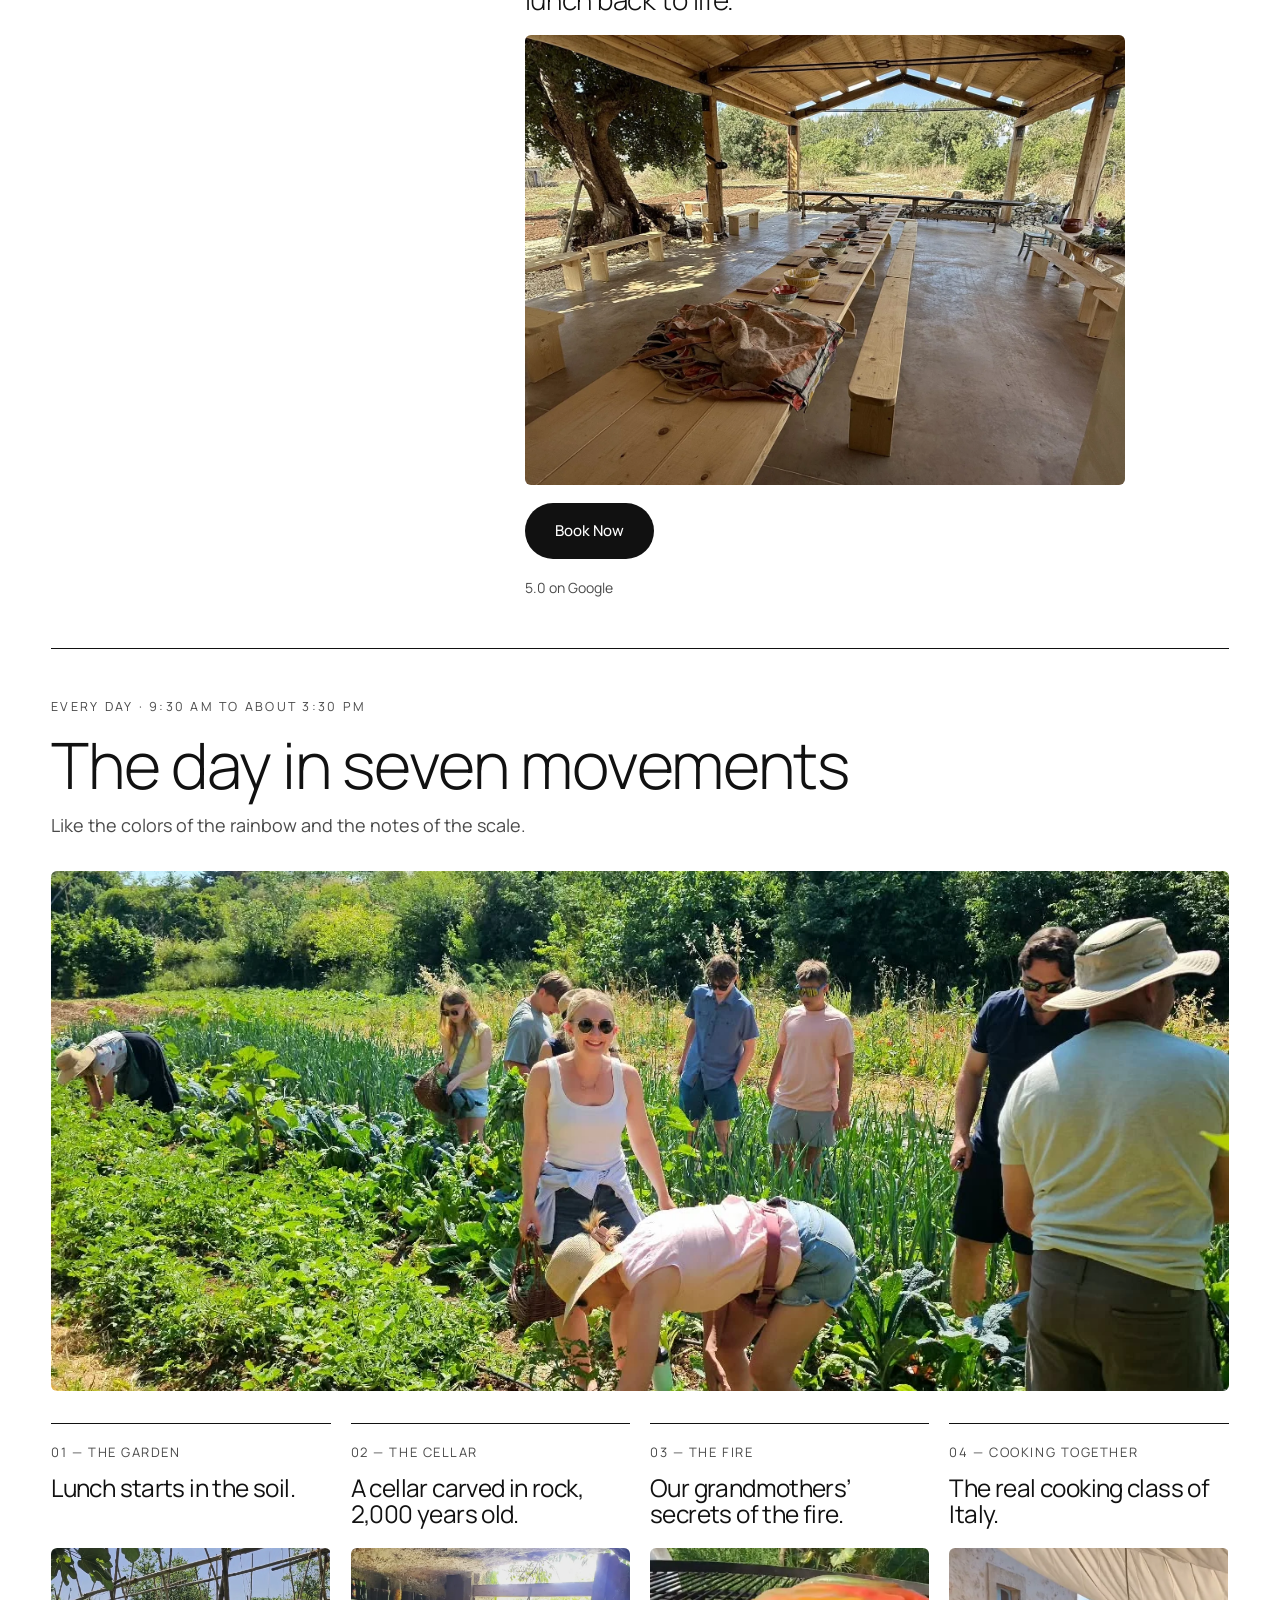
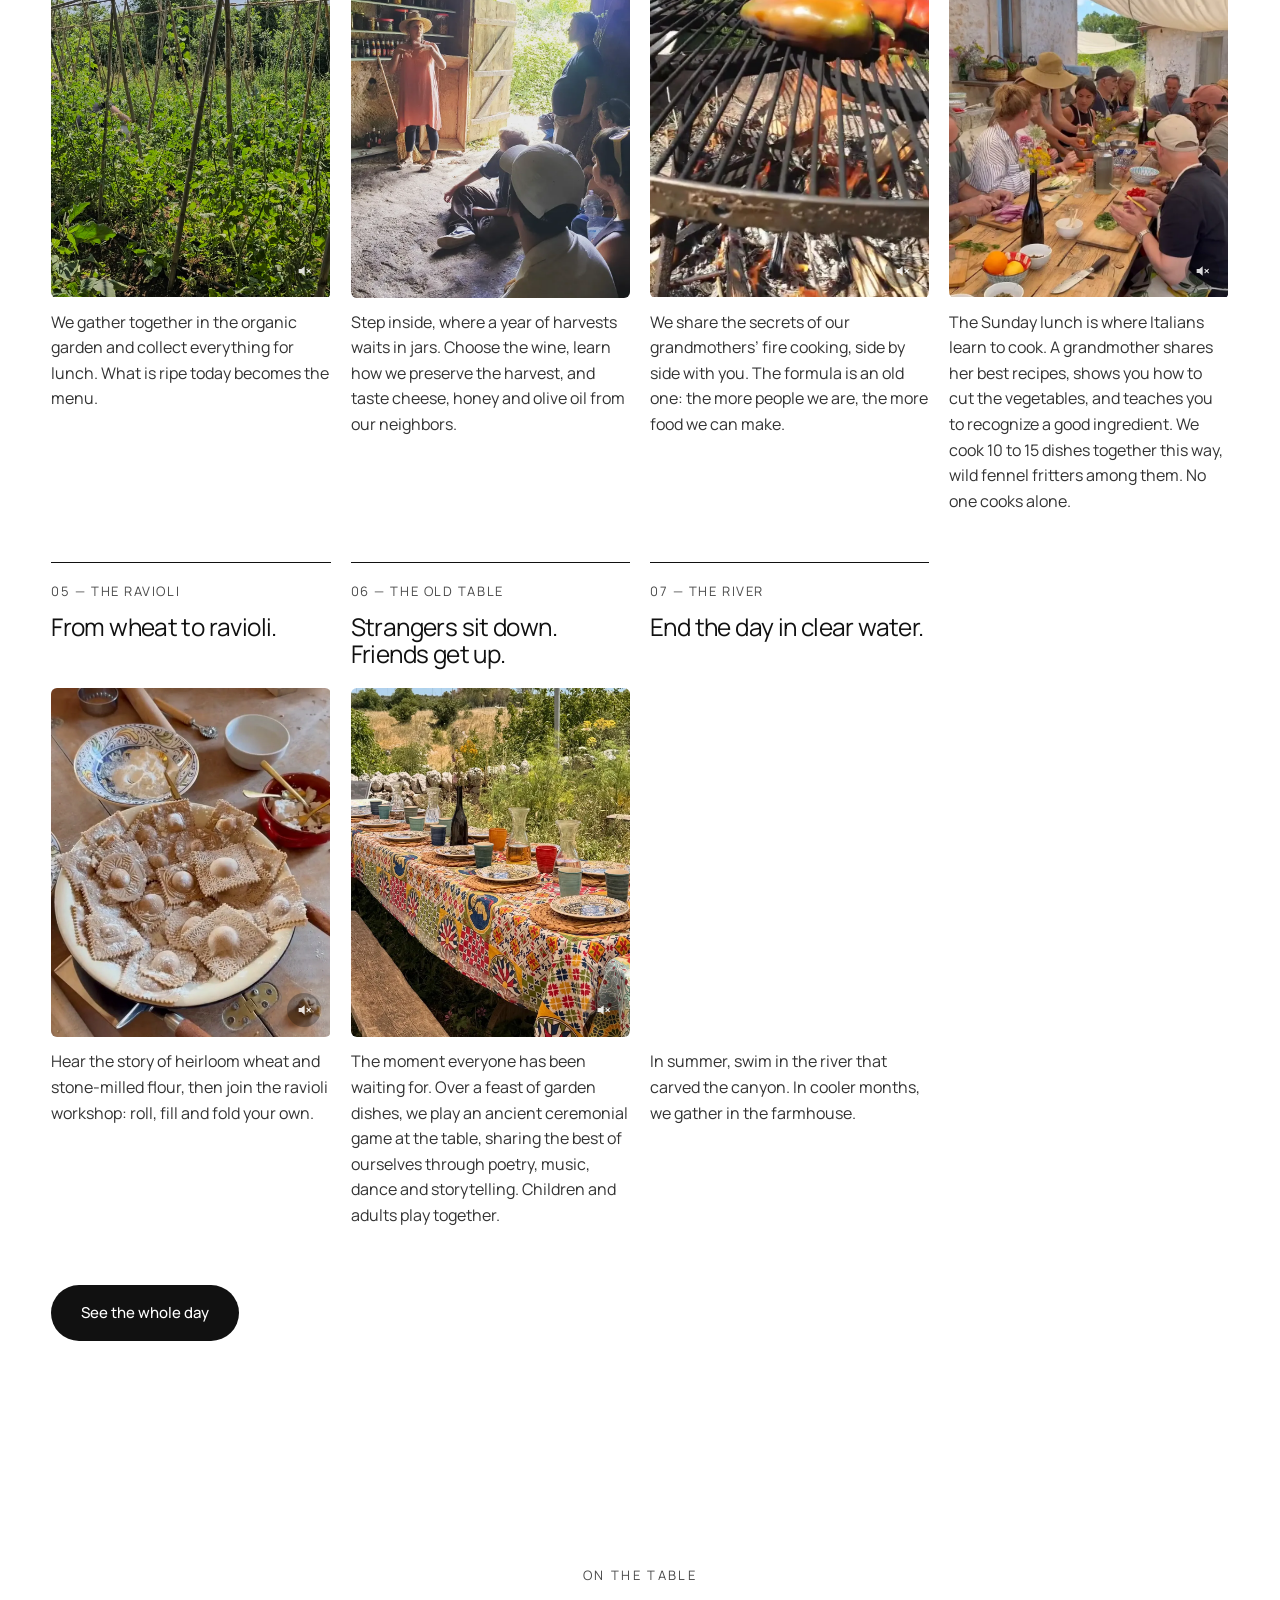
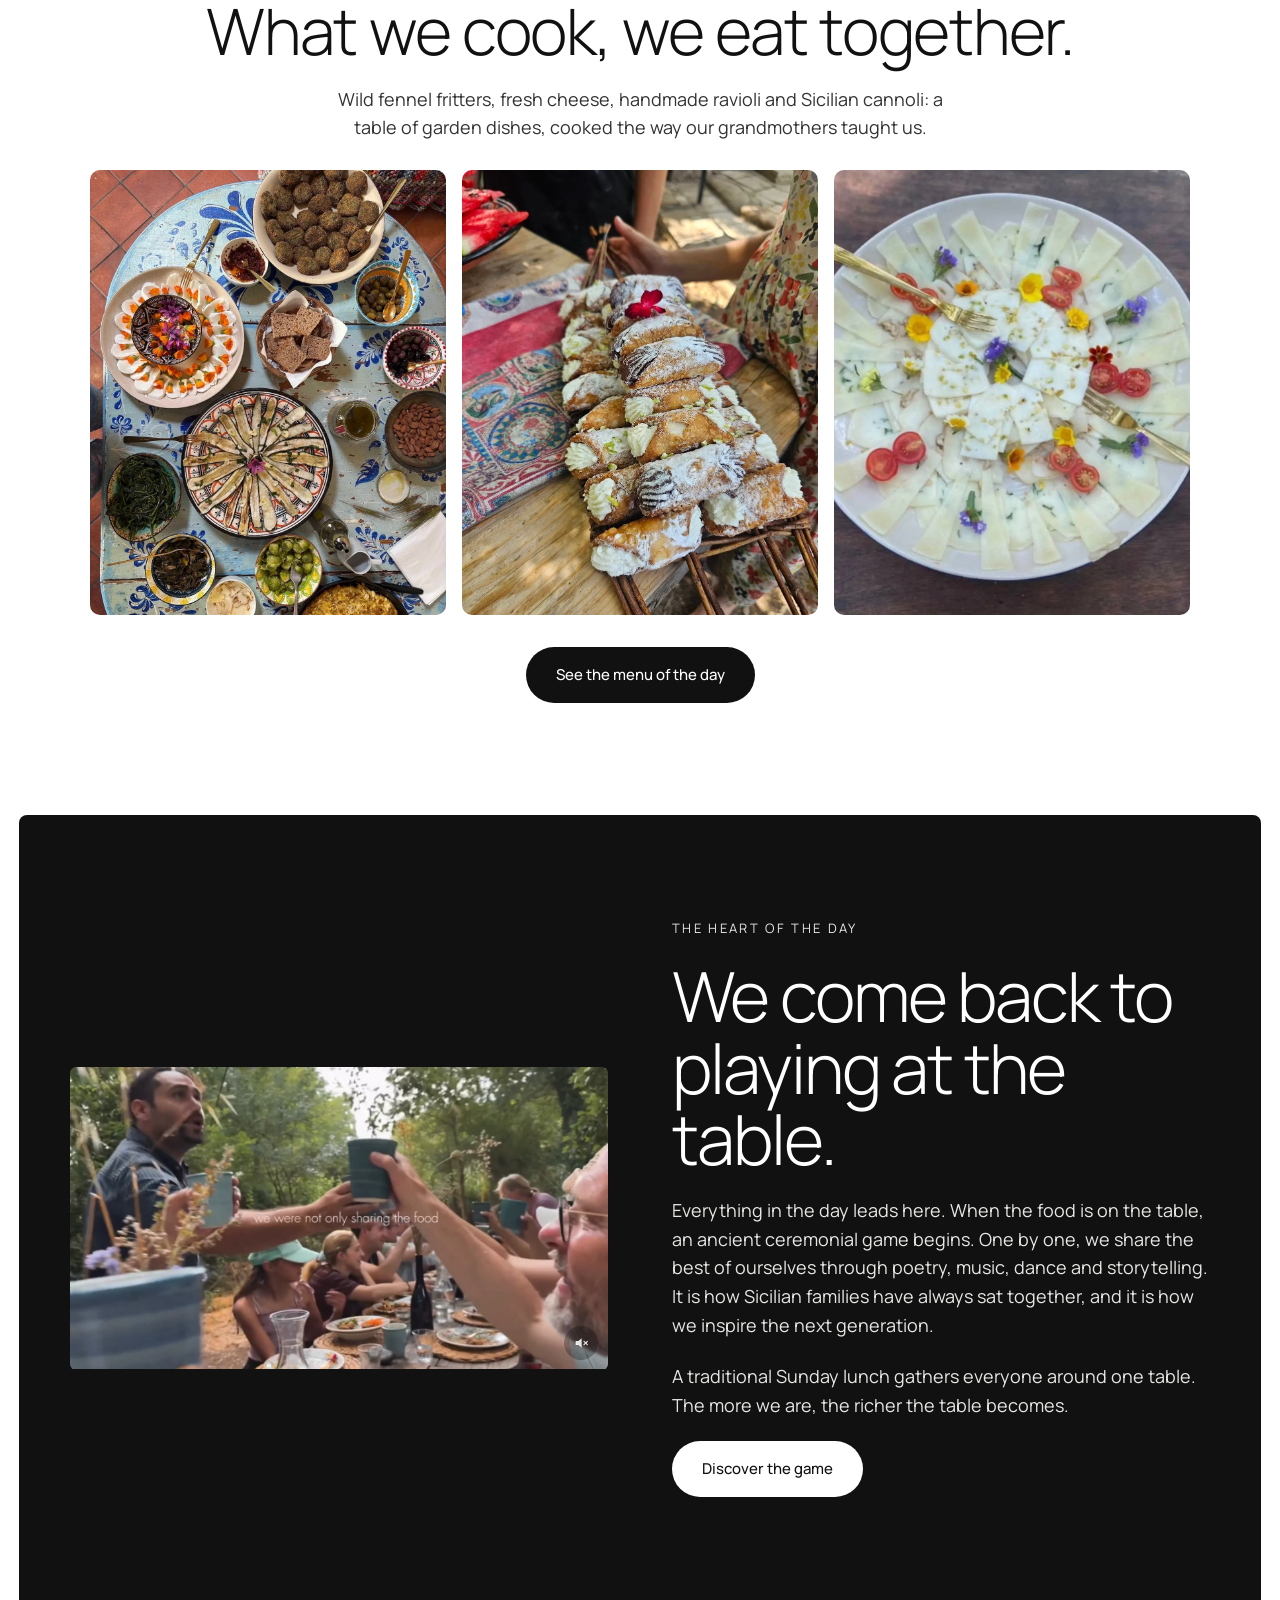
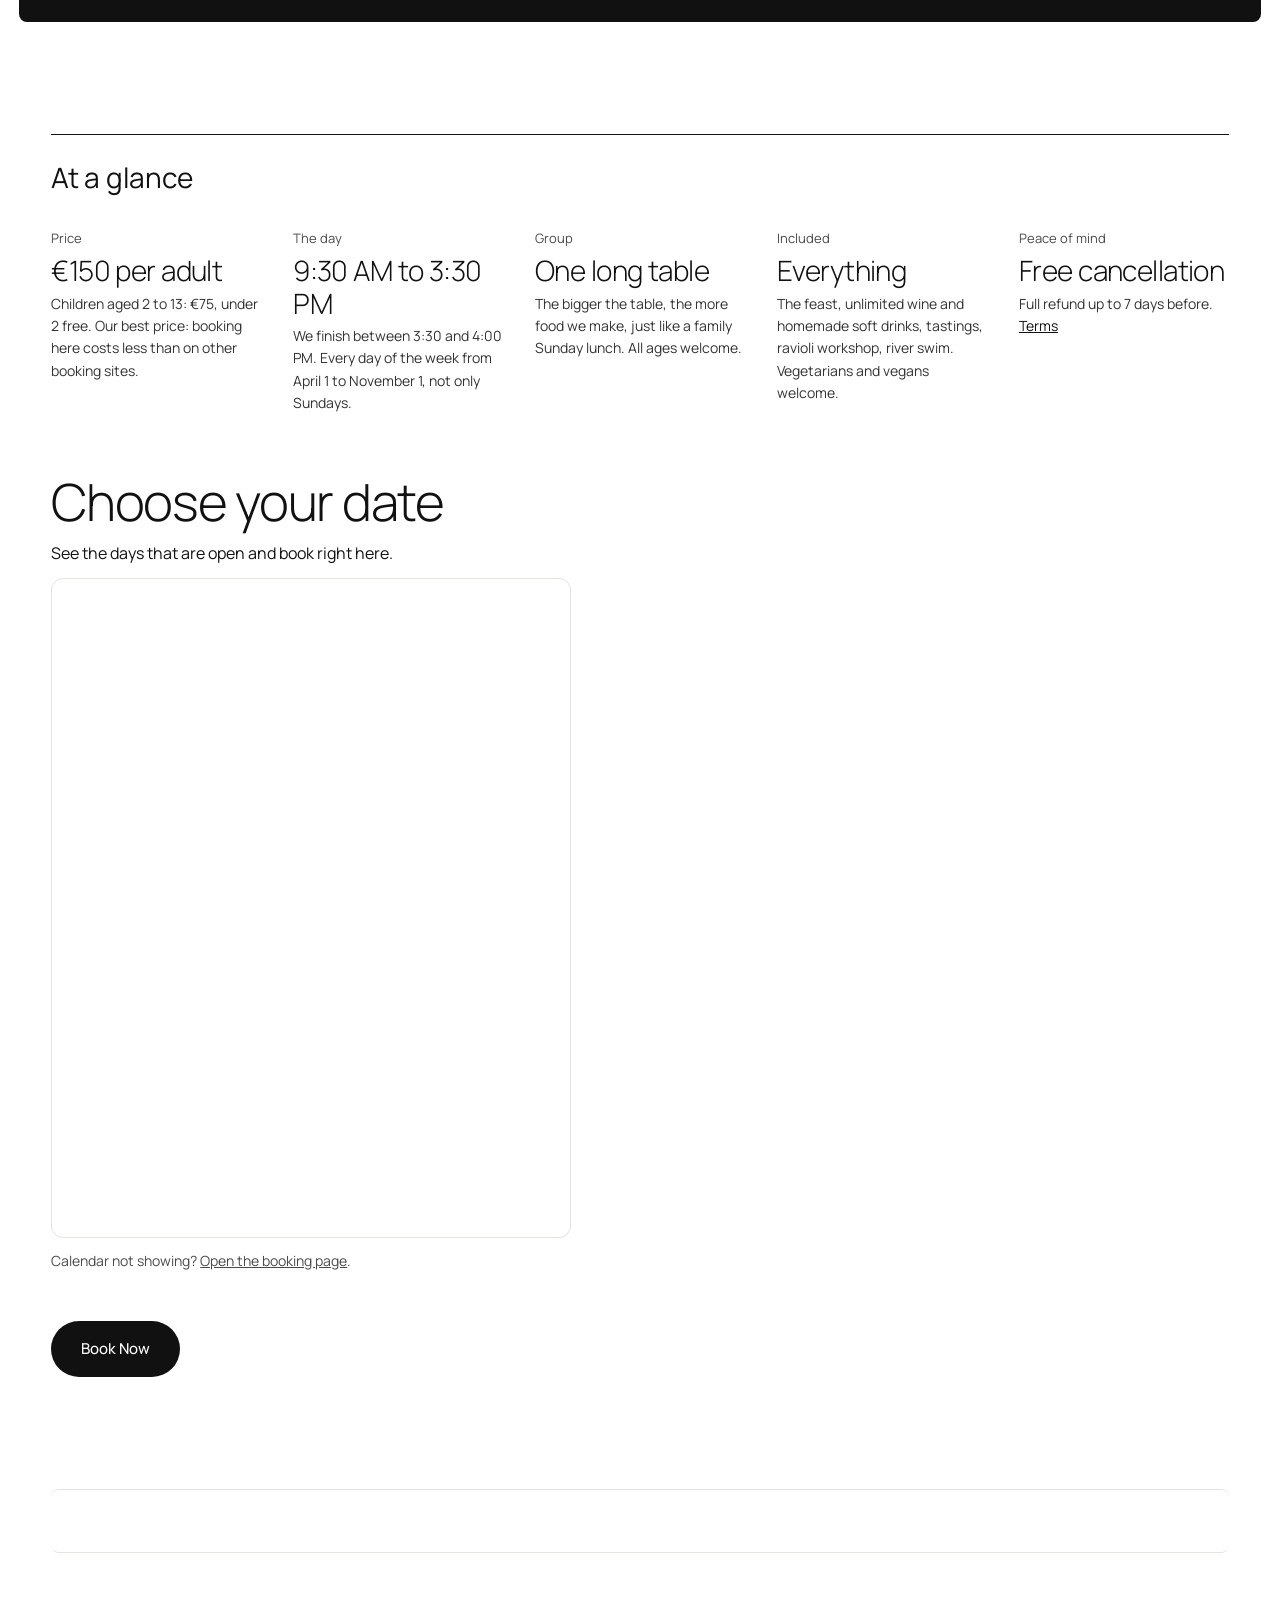
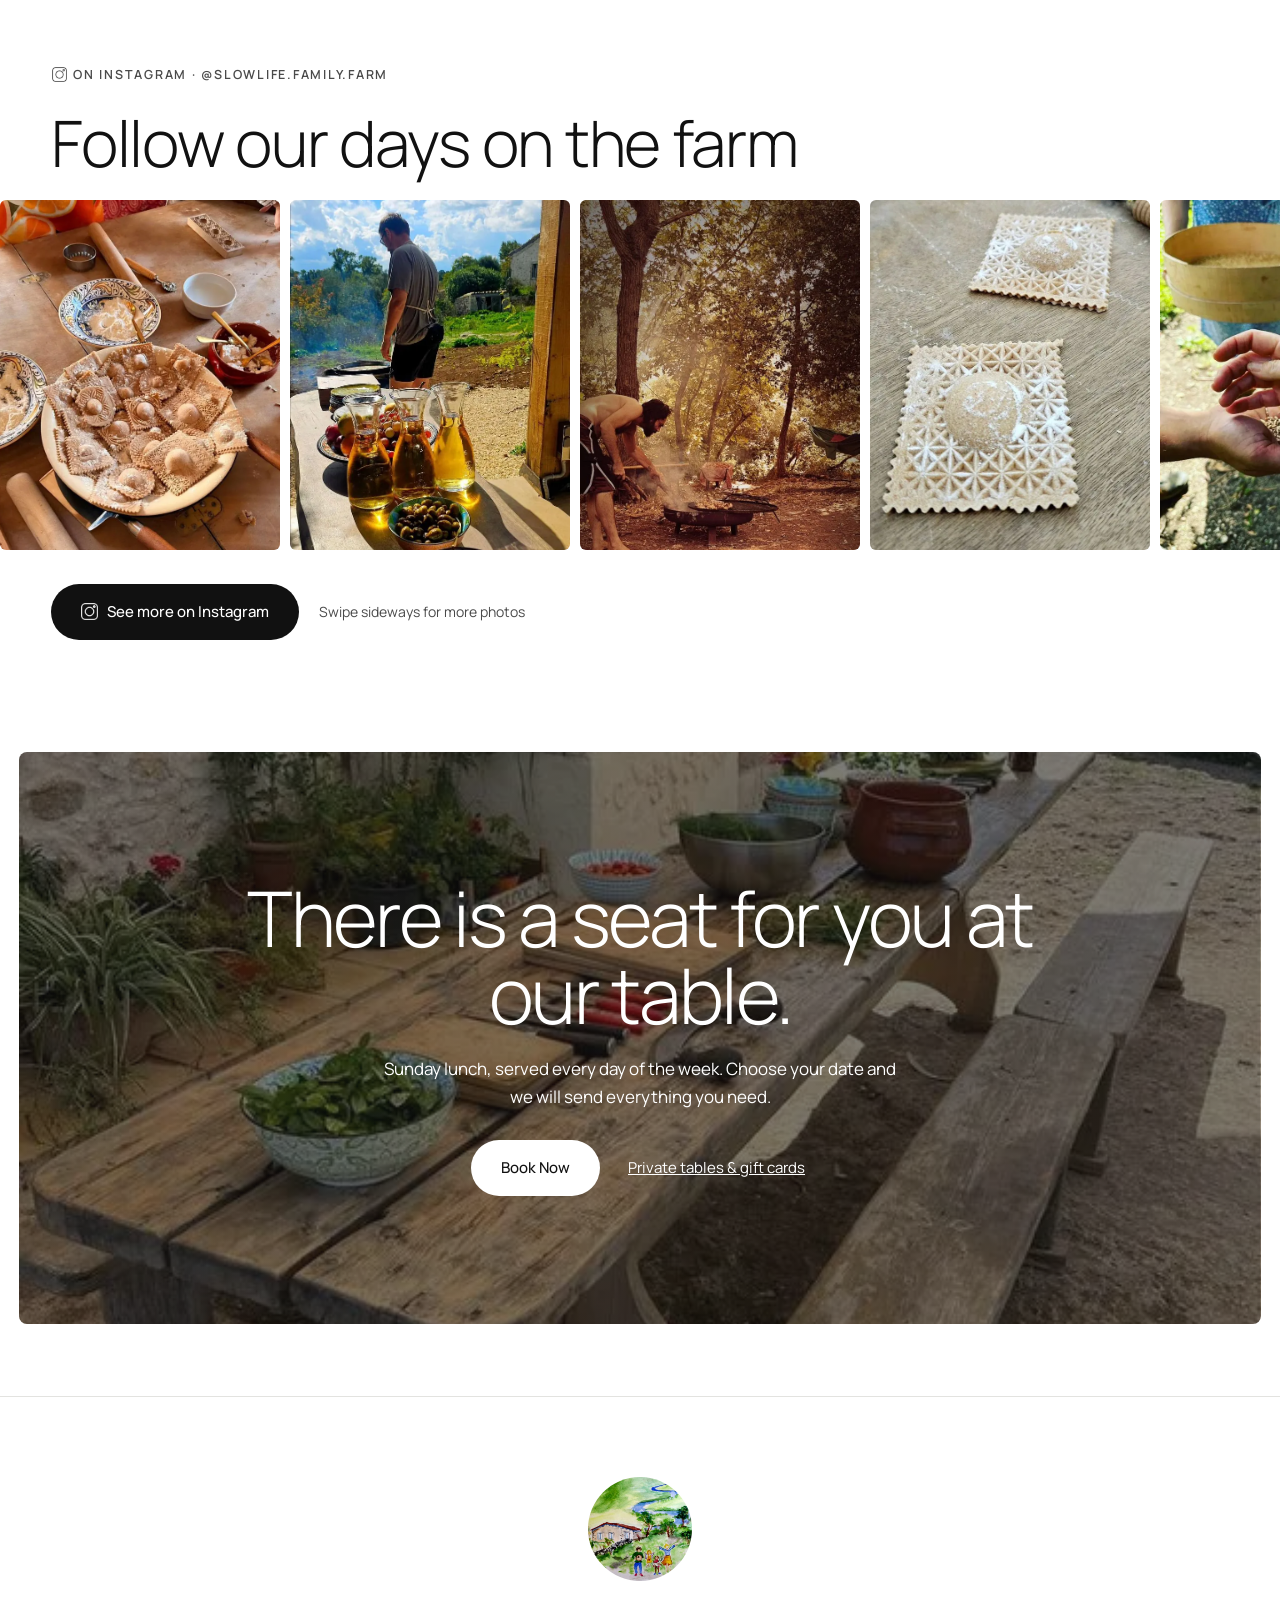
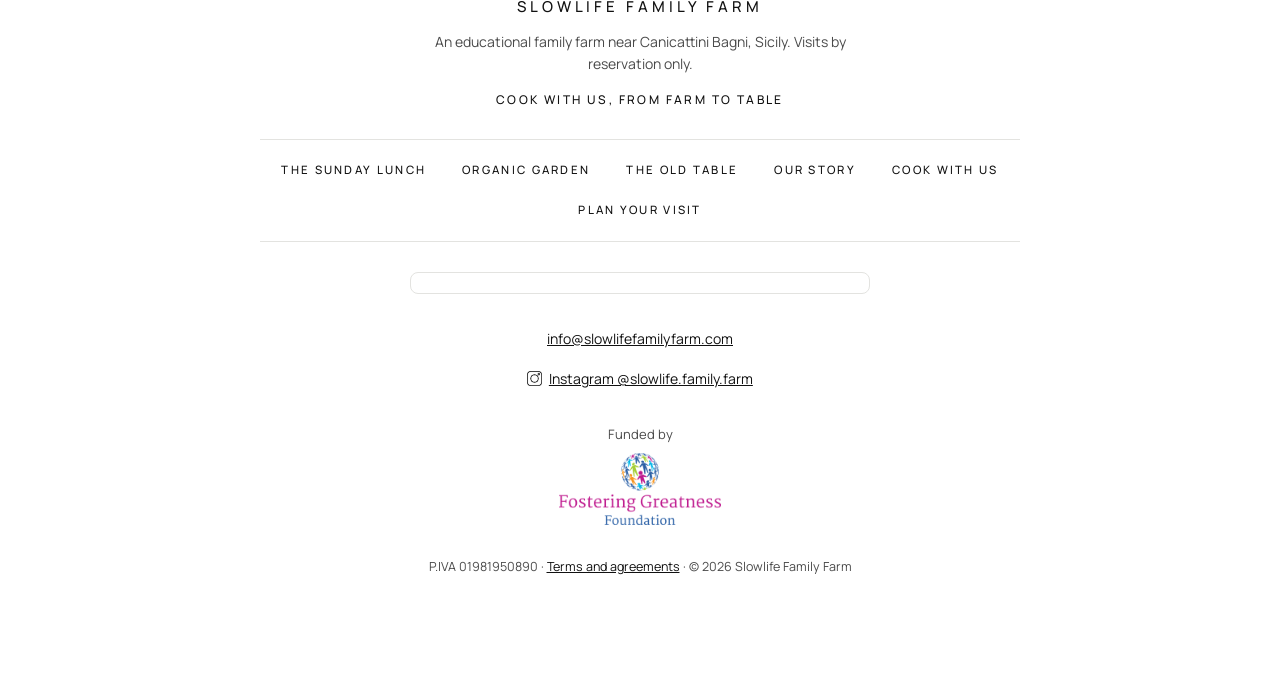
==== commit c2d2f3d7: "Films: no photo or dark box before the film, it fades in once it plays Co-Authored-By: Claude Fable " ====
--- a/index.html
+++ b/index.html
@@ -22,7 +22,7 @@
 <link rel="preconnect" href="https://fonts.gstatic.com" crossorigin>
 <link rel="stylesheet" href="https://fonts.googleapis.com/css2?family=Manrope:wght@300;400;500;600&display=swap">
 <link rel="preload" as="image" href="assets/img/poster-hero-film.webp">
-<link rel="stylesheet" href="assets/css/site.css?v=223">
+<link rel="stylesheet" href="assets/css/site.css?v=225">
 <script type="application/ld+json">[{"@context": "https://schema.org", "@type": ["TouristAttraction", "LocalBusiness"], "name": "Slowlife Family Farm", "description": "A food journey into Sicilian tradition: the Sicilian Sunday lunch, every day of the week, on a family farm near Canicattini Bagni.", "url": "https://www.slowlifefamilyfarm.com/", "image": "https://www.slowlifefamilyfarm.com/assets/img/hero-pumpkins.jpg", "email": "info@slowlifefamilyfarm.com", "priceRange": "€150 per adult, €75 per child aged 2 to 13", "address": {"@type": "PostalAddress", "addressLocality": "Canicattini Bagni", "addressRegion": "Sicily", "addressCountry": "IT"}, "openingHours": "Mo-Su 09:30-16:00", "sameAs": ["https://www.instagram.com/slowlife.family.farm/"]}]</script>
 </head>
 <body>
@@ -230,6 +230,6 @@
 <div class="info"><strong>€150 per adult</strong> · children (2–13) €75<br><span>Every day · 9:30 AM to 3:30–4:00 PM</span></div>
 <a class="btn" href="https://assets.ticketinghub.com/checkout/index-d476ba27d4782b9144b124b1d1b2266afed1c59c.html#options=%7B%22context%22%3A%22customer%22%2C%22layout%22%3A%22mobile%22%2C%22landing%22%3A%22calendar%22%2C%22color%22%3A%22%232a4d4c%22%2C%22footer%22%3Atrue%2C%22discounts%22%3Atrue%2C%22subscribe%22%3Atrue%2C%22avs%22%3Afalse%2C%22free%22%3Afalse%2C%22referral-code-param-name%22%3A%22th-reseller-ref%22%2C%22coupon-param-name%22%3A%22th-coupon%22%2C%22fields%22%3A%22name%2Cemail%2Ctelephone%22%2C%22extras-right-after-tickets%22%3Afalse%2C%22ga-enable-debug-mode%22%3Afalse%2C%22fb-pixel-track-purchases%22%3Atrue%2C%22ga-track-purchases%22%3Atrue%2C%22ga-track-pageviews%22%3Atrue%2C%22gift-cards%22%3Atrue%2C%22show-product-description%22%3Afalse%2C%22combination-discounts%22%3Atrue%2C%22show-product-logo%22%3Afalse%2C%22events-show-product-description%22%3Afalse%2C%22display-currency-as-symbol%22%3Afalse%2C%22extra-tickets%22%3Afalse%2C%22queueit%22%3Afalse%2C%22read-only-api%22%3Afalse%2C%22hide-option-prices%22%3Afalse%2C%22event-period%22%3A%227%22%2C%22events-view-mode%22%3A%22multi-day%22%2C%22collect-voucher-recipient-info%22%3Atrue%2C%22button-label%22%3A%22BOOK%20NOW%22%2C%22social-sharing%22%3Afalse%2C%22book-more%22%3Afalse%2C%22book-more-if-tickets-limit-reached%22%3Afalse%2C%22channel%22%3A%22b01bad70-8140-4362-9f7a-c4127d3bfd86%22%2C%22name%22%3A%22From%20Gardent%20to%20Table%22%2C%22products_enabled%22%3Atrue%2C%22products%22%3A%224c8516e8-7212-4cbf-bc1c-99860af0f1f4%22%2C%22referrer%22%3A%22https%3A%2F%2Fslowlifefamilyfarm.com%2F%22%2C%22widget%22%3A%226186dd7d-ba5c-4924-8d01-0d116569f255%22%2C%22referral-code%22%3Anull%2C%22origin%22%3A%22https%3A%2F%2Fslowlifefamilyfarm.com%22%2C%22parentWidth%22%3A360%7D" target="_blank" rel="noopener">Book Now</a>
 </div>
-<script src="assets/js/site.js?v=223" defer></script>
+<script src="assets/js/site.js?v=225" defer></script>
 </body>
 </html>
--- a/assets/css/site.css
+++ b/assets/css/site.css
@@ -910,3 +910,11 @@
 .vm-clean { aspect-ratio: var(--ratio, 4 / 5); width: 100%; }
 .vm-clean > img { position: absolute; inset: 0; width: 100%; height: 100%; max-height: none; aspect-ratio: auto; object-fit: cover; }
 .split > .vm-clean { flex: 1 1 340px; min-width: 0; }
+
+/* Clean films: nothing shows before the film itself (no photo, no dark box) */
+.yt-clean, .vm-clean { background: transparent; }
+.yt-clean > img { visibility: hidden; }
+.yt-clean .yt-bg, .vm-clean .yt-bg { opacity: 0; transition: opacity .5s ease; }
+.yt-clean.is-live .yt-bg, .vm-clean.is-live .yt-bg { opacity: 1; }
+.yt-clean .sound-icon, .vm-clean .sound-icon { opacity: 0; transition: opacity .5s ease; }
+.yt-clean.is-live .sound-icon, .vm-clean.is-live .sound-icon { opacity: .85; }
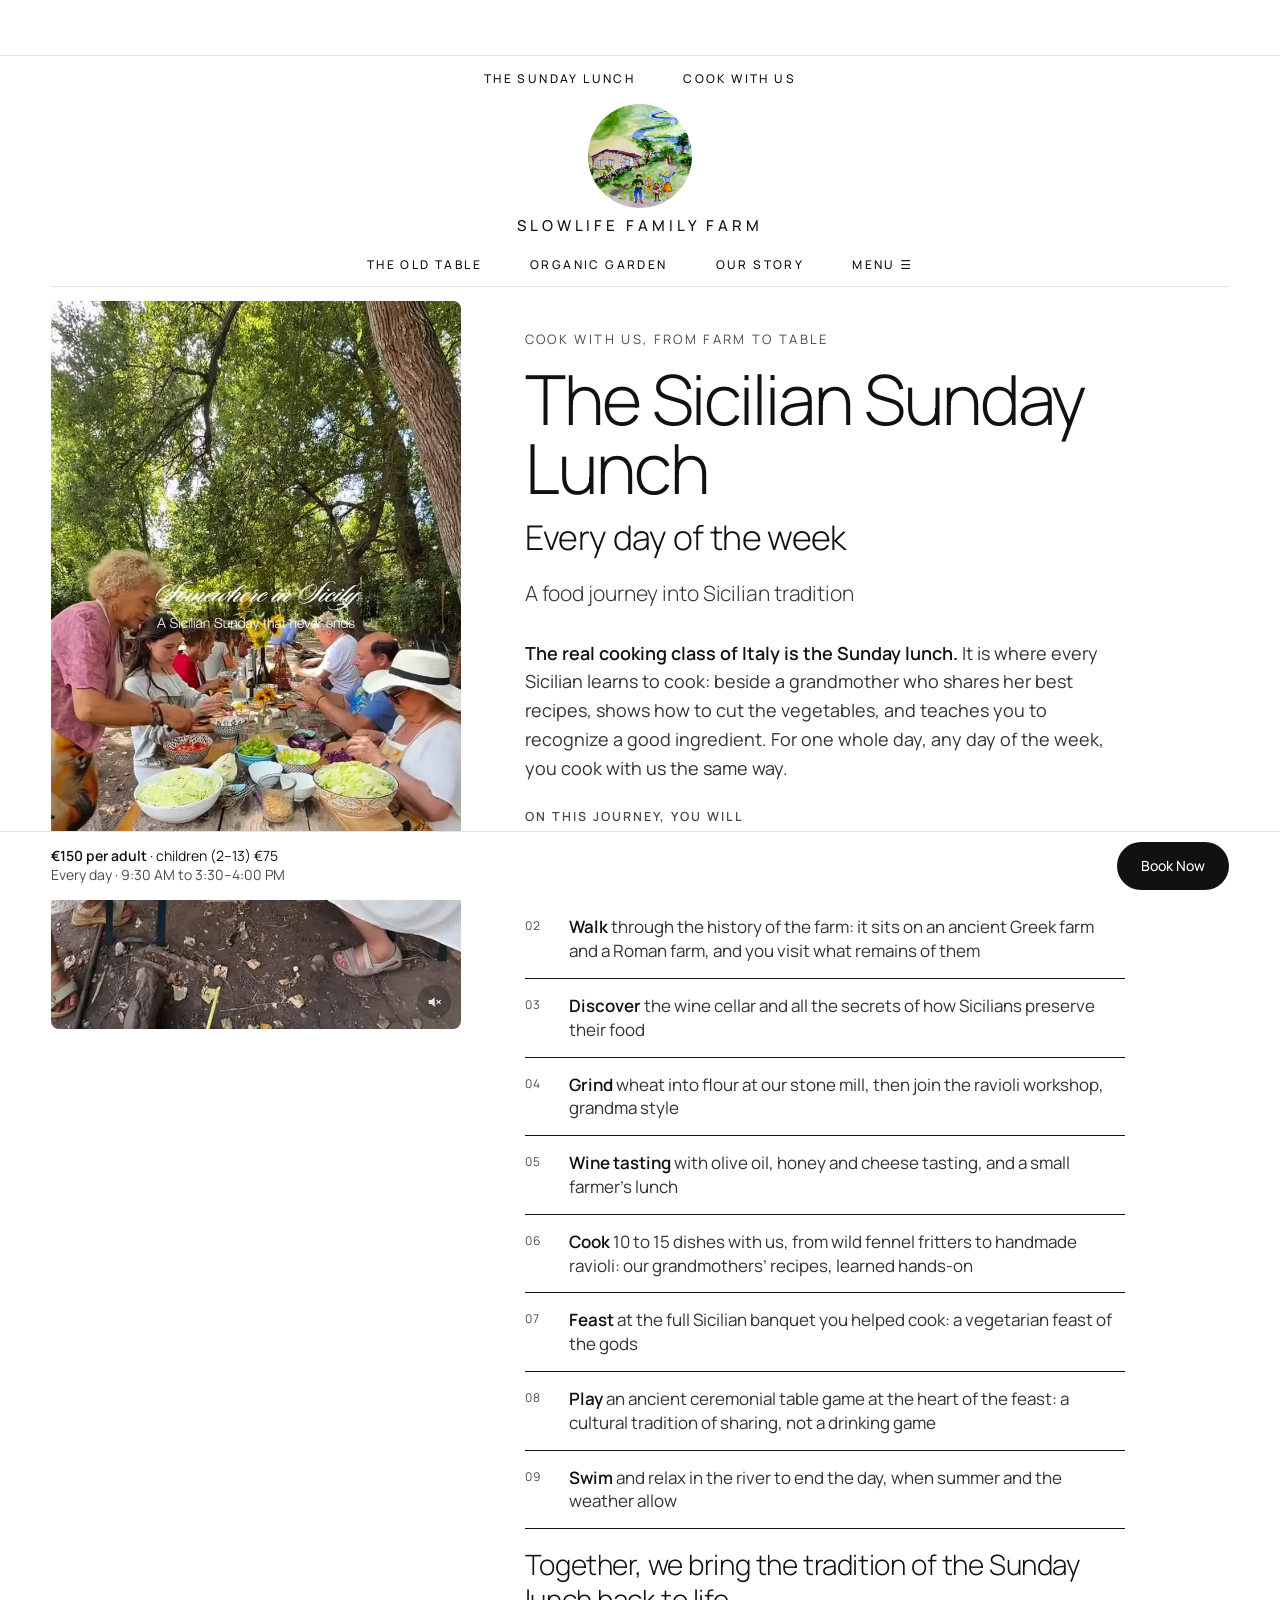
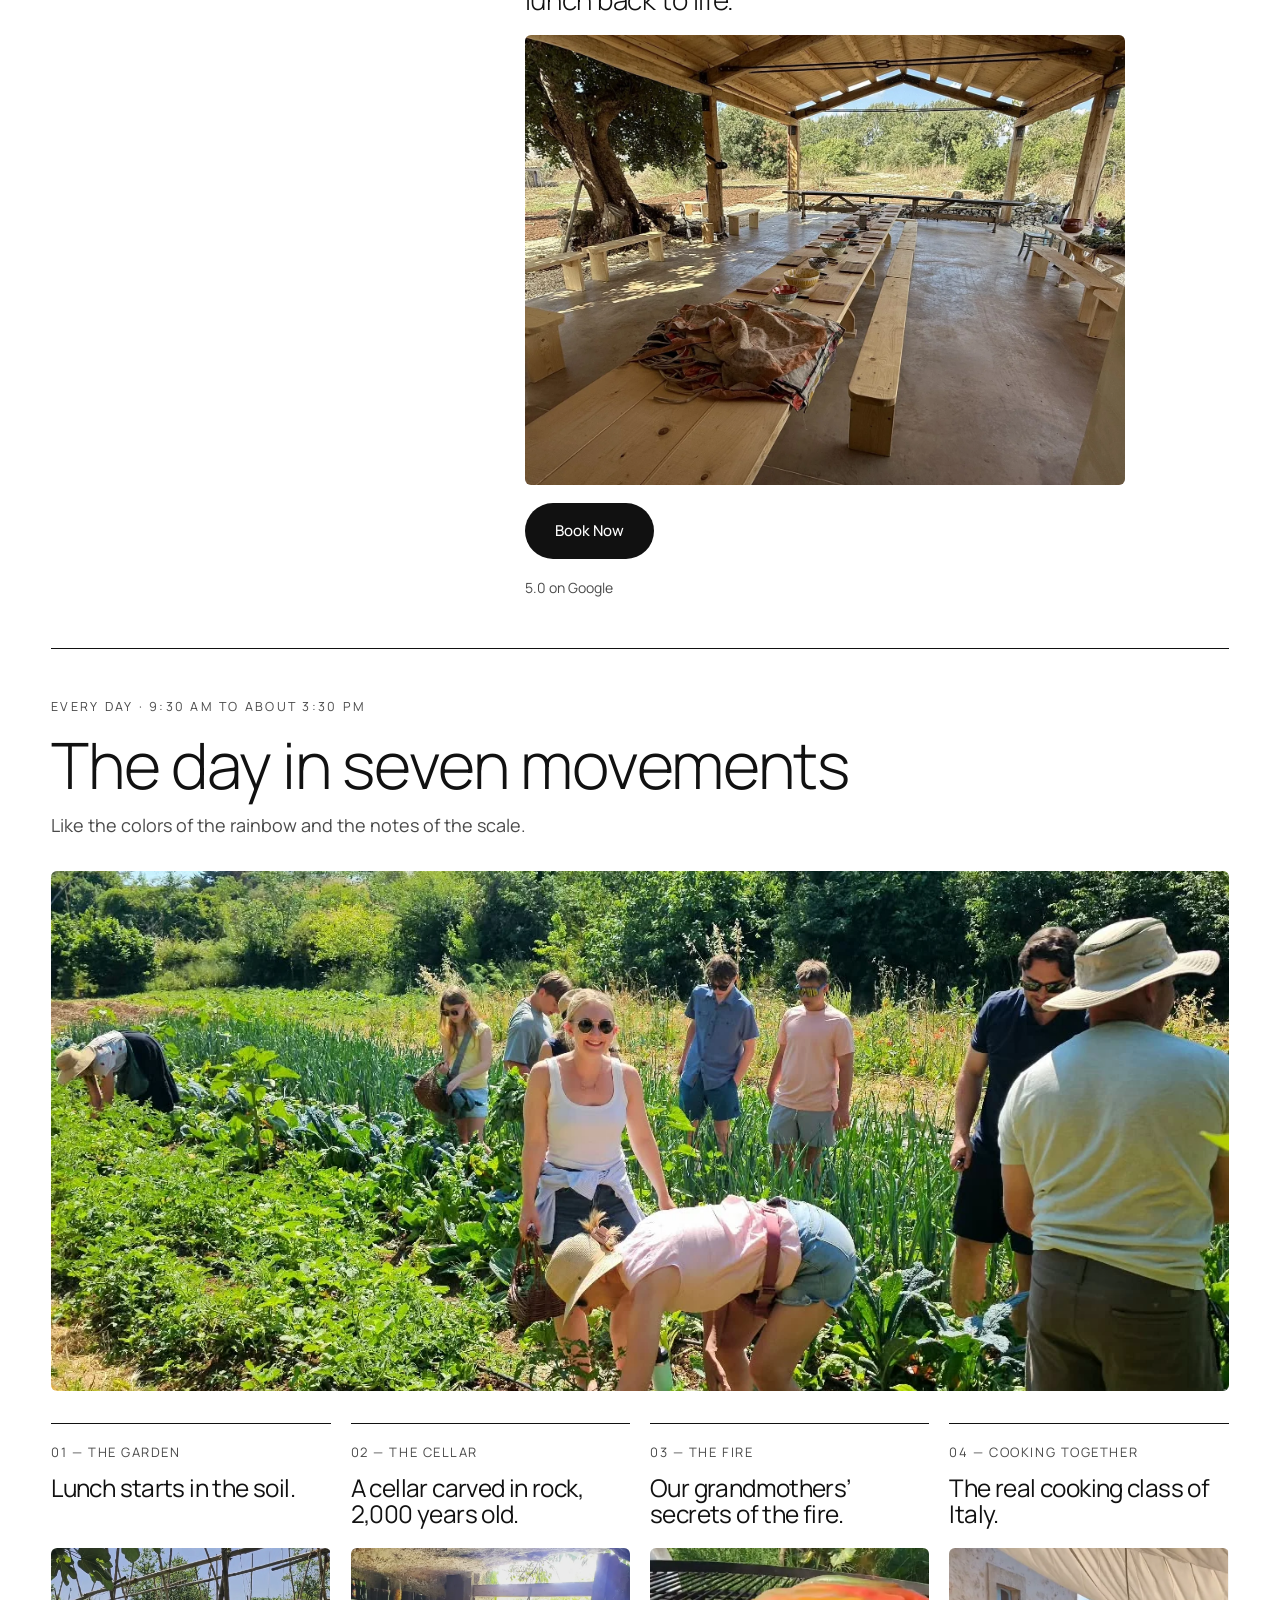
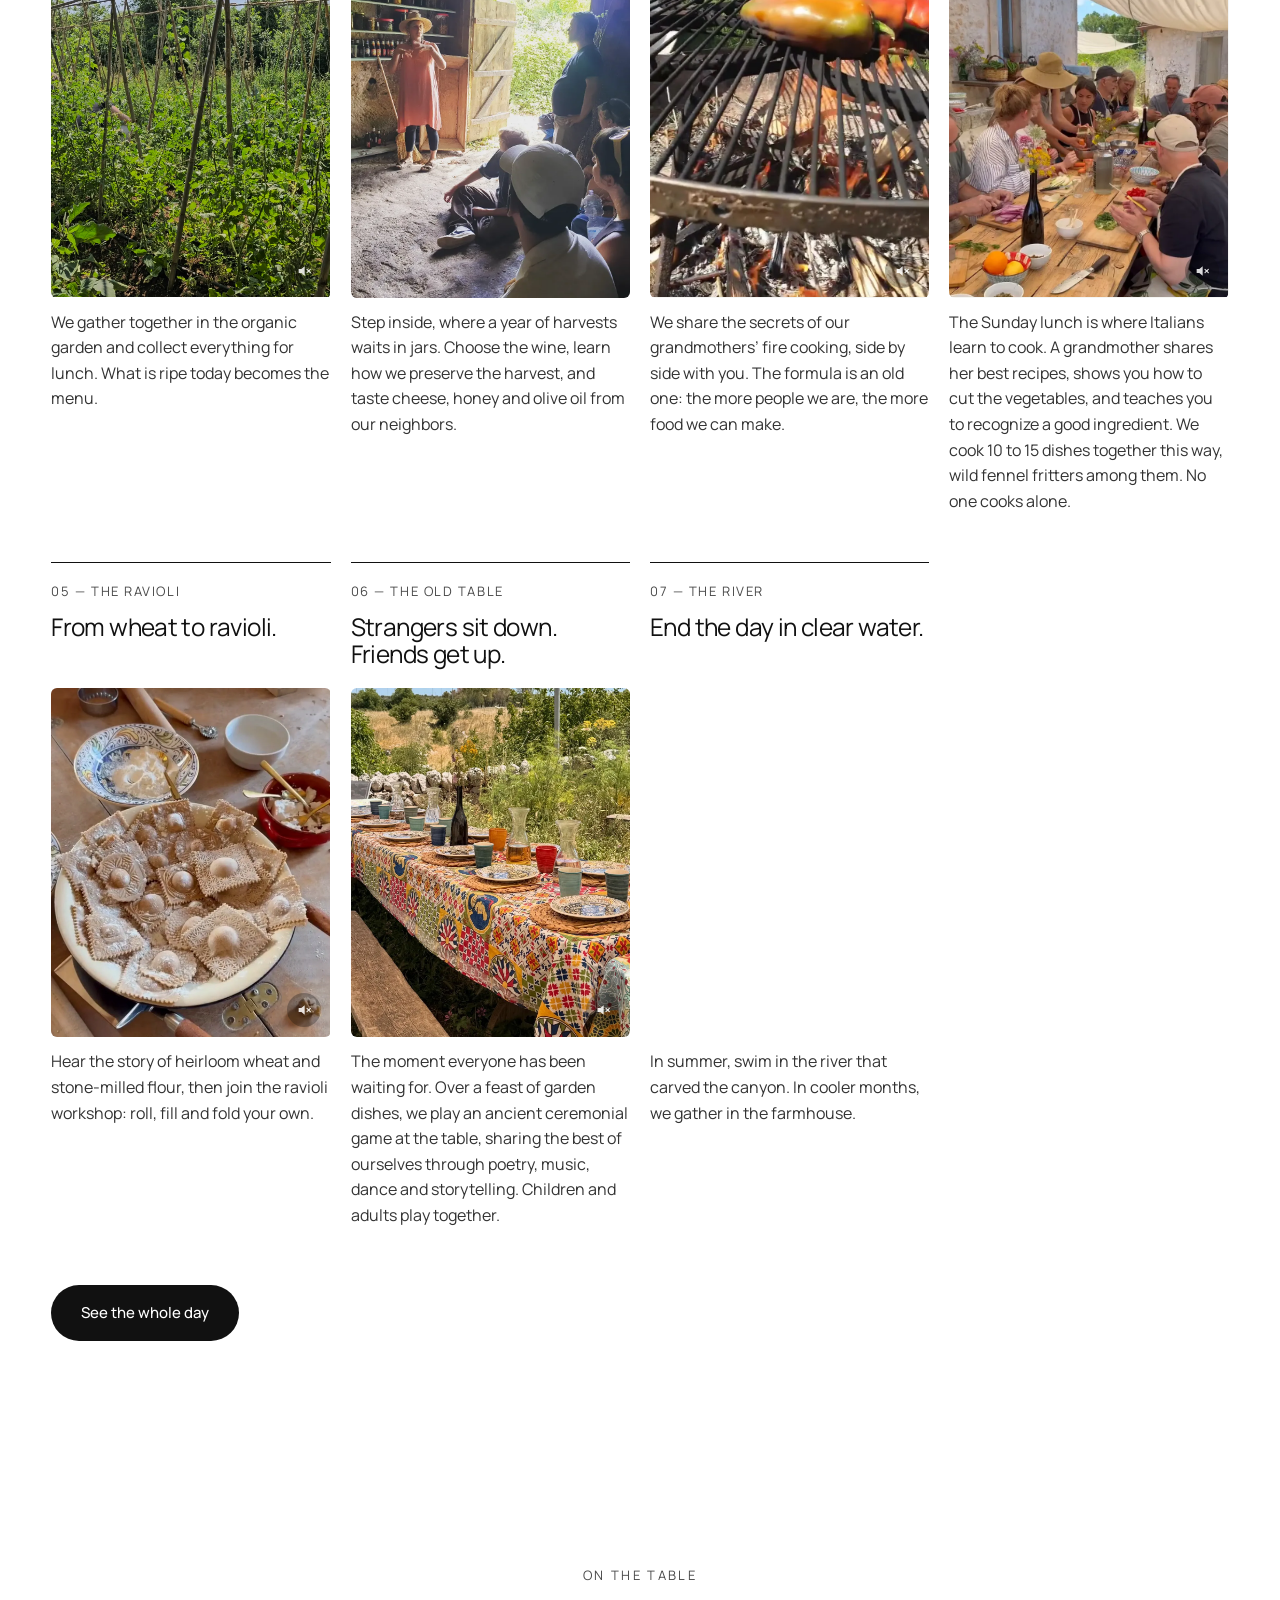
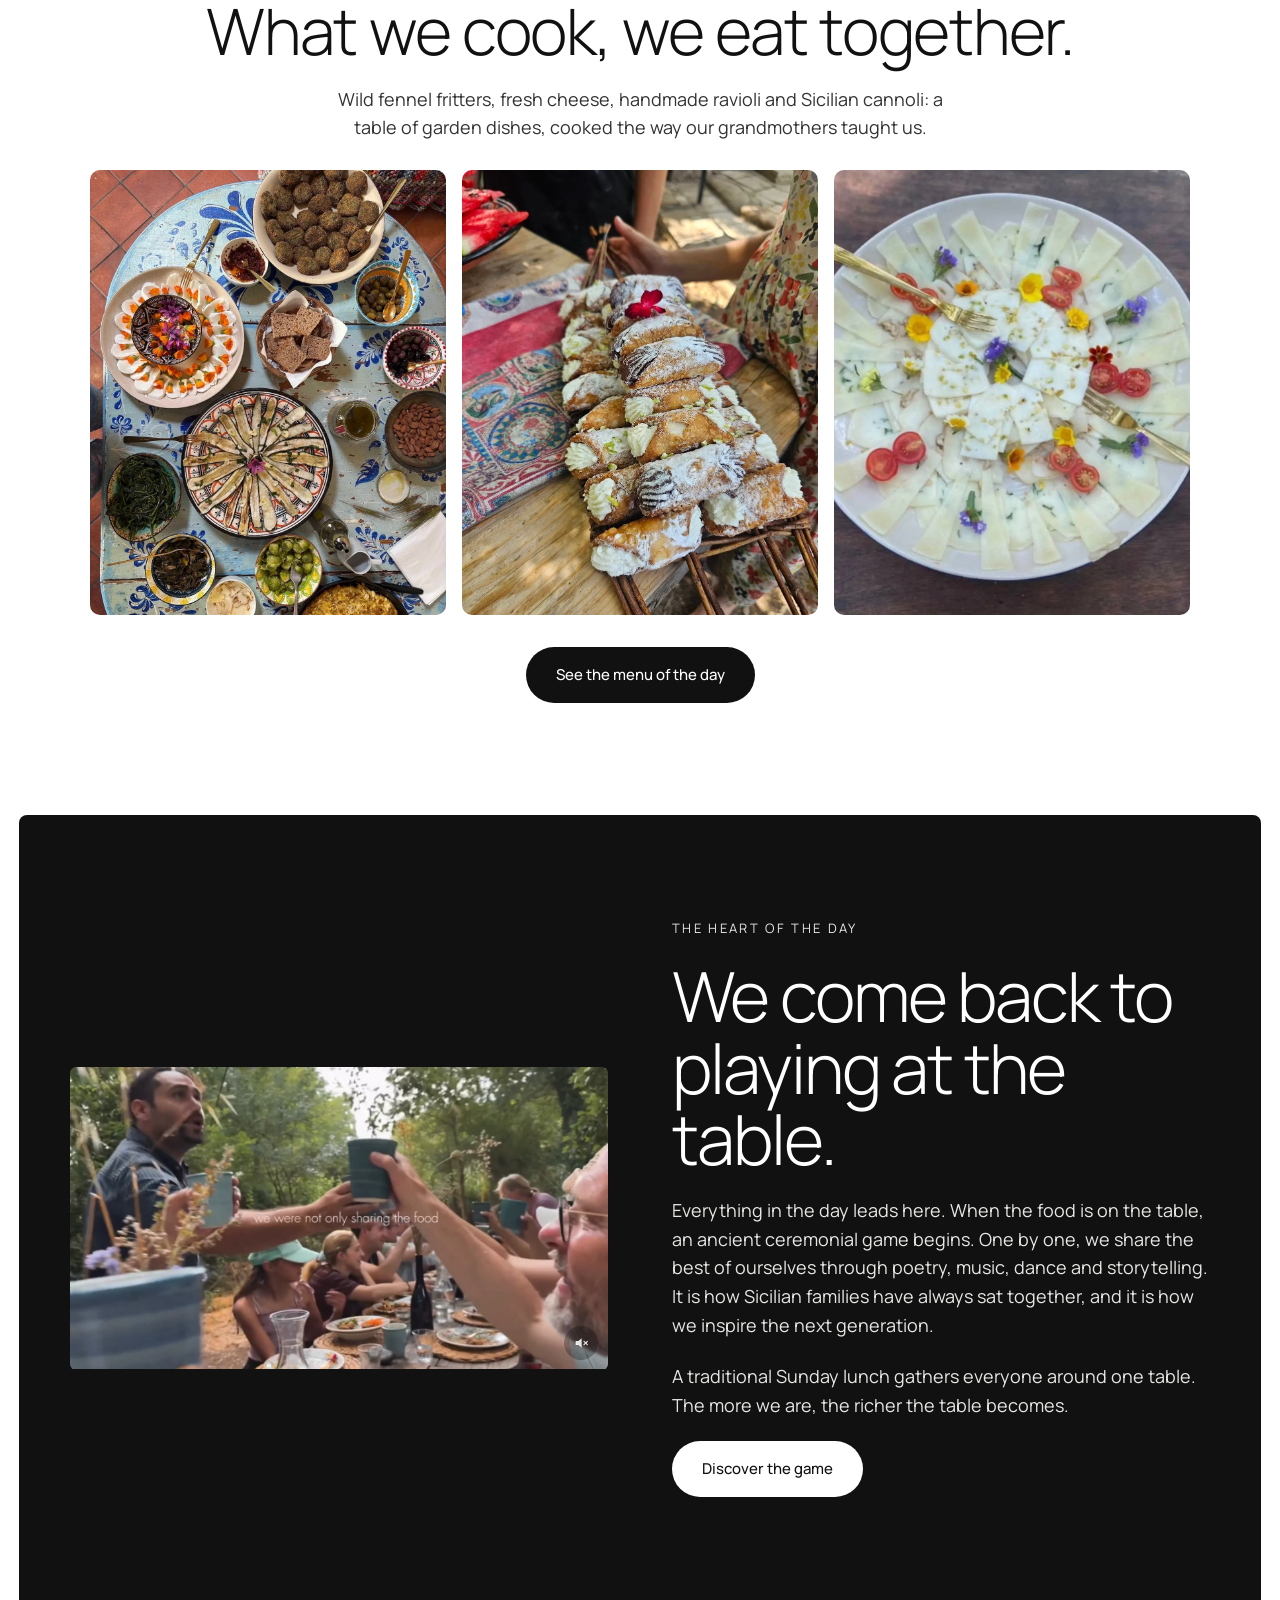
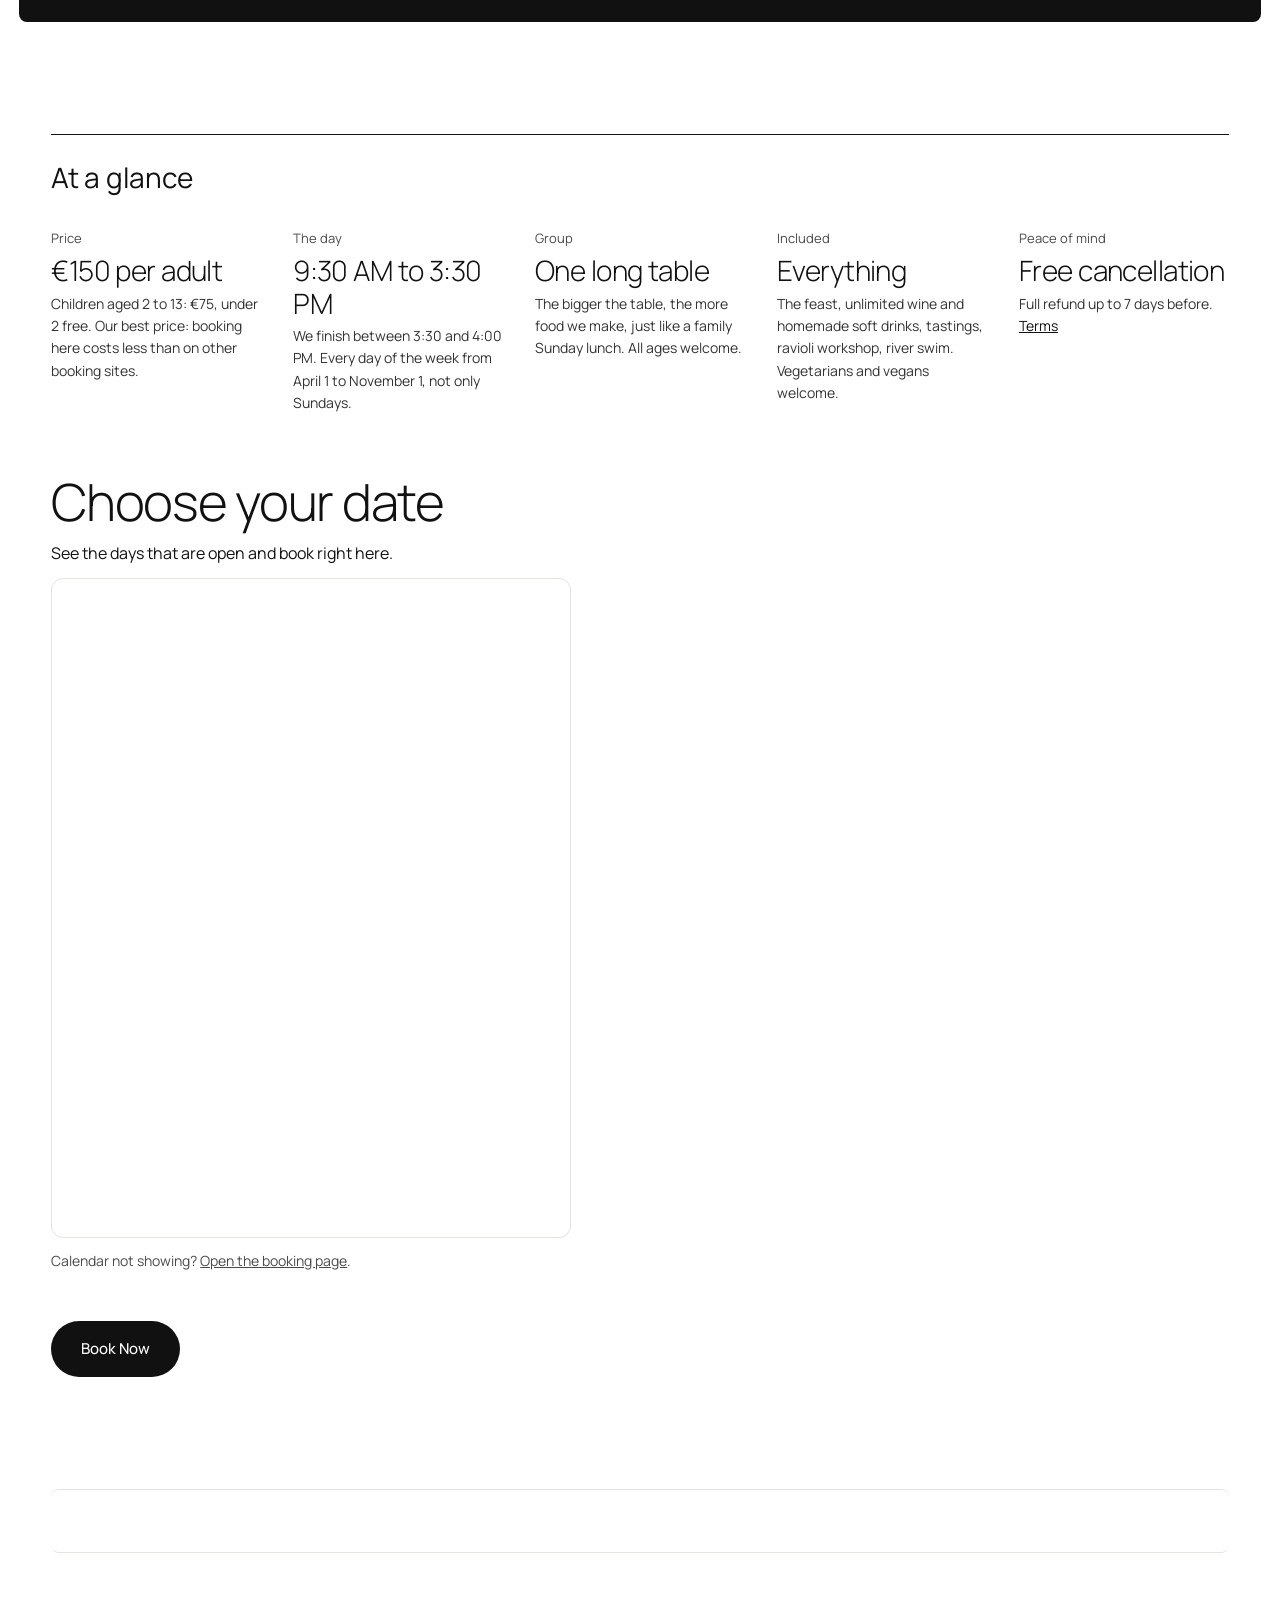
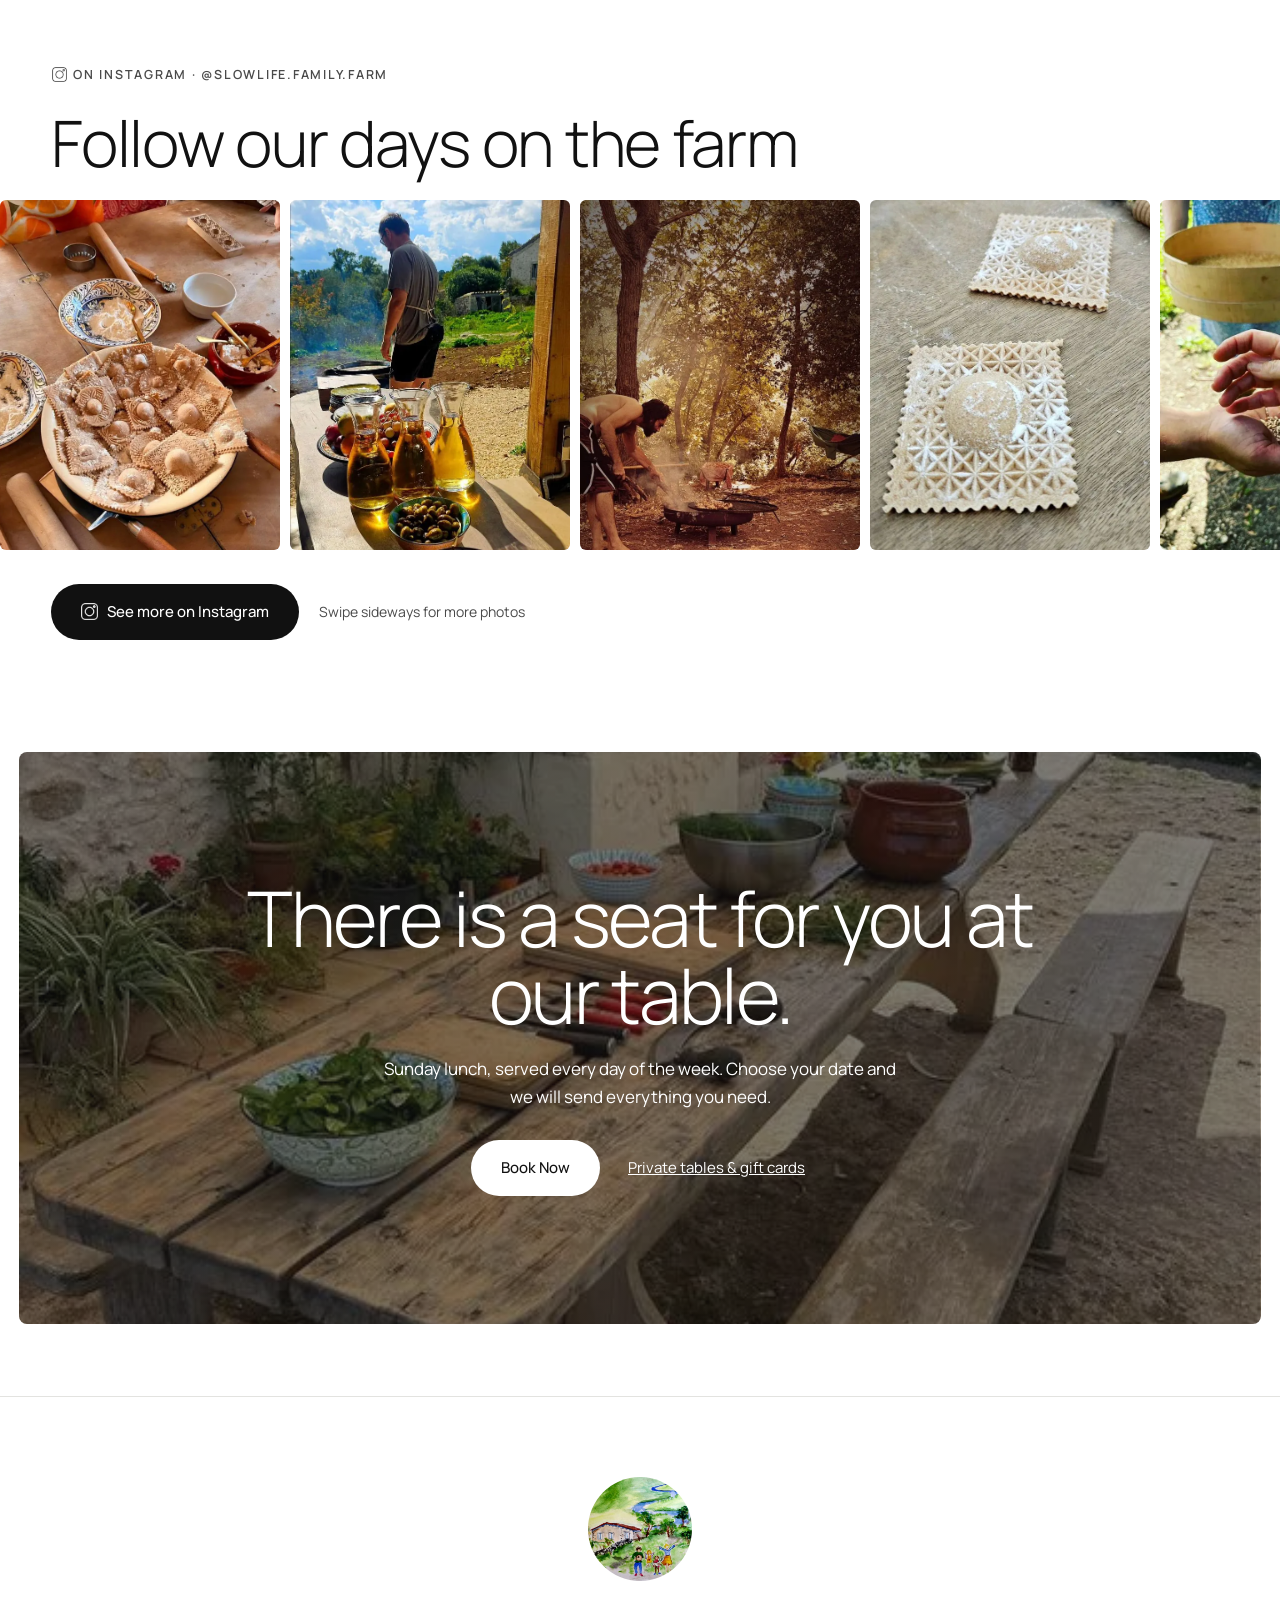
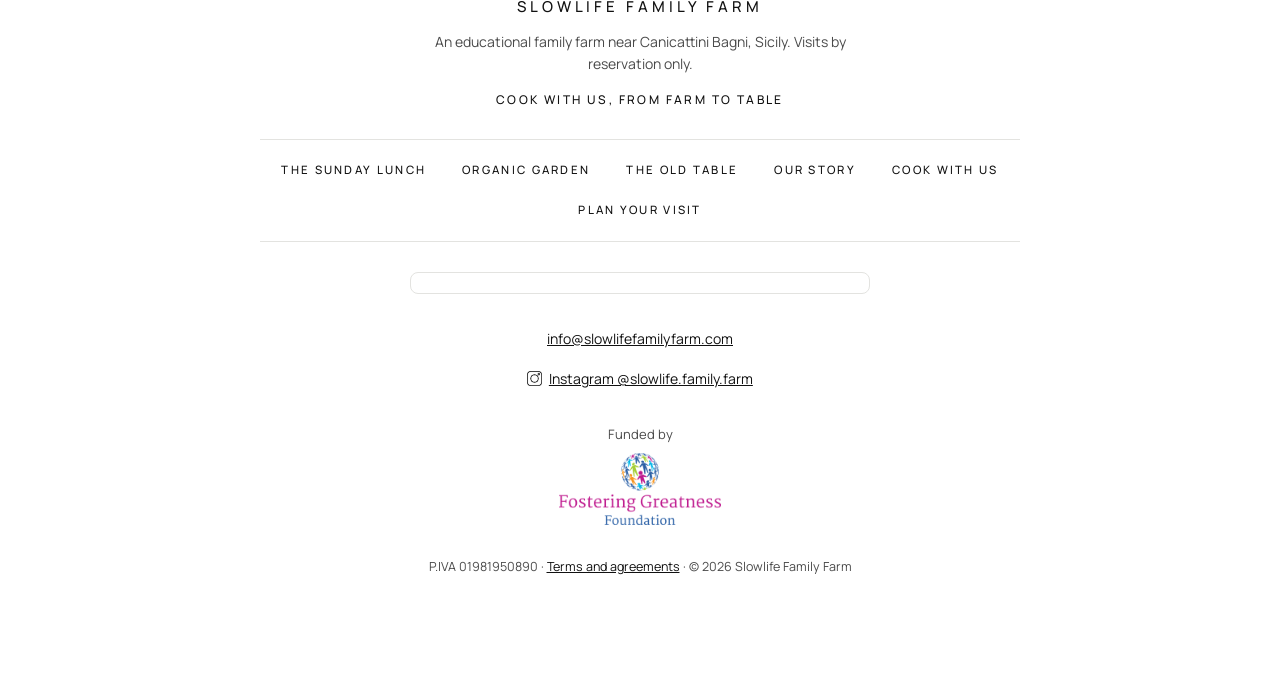
==== commit 828d9dd9: "Terms: new section on river safety and responsibility Co-Authored-By: Claude Fable 5.2 <noreply@anth" ====
--- a/index.html
+++ b/index.html
@@ -22,7 +22,7 @@
 <link rel="preconnect" href="https://fonts.gstatic.com" crossorigin>
 <link rel="stylesheet" href="https://fonts.googleapis.com/css2?family=Manrope:wght@300;400;500;600&display=swap">
 <link rel="preload" as="image" href="assets/img/poster-hero-film.webp">
-<link rel="stylesheet" href="assets/css/site.css?v=225">
+<link rel="stylesheet" href="assets/css/site.css?v=227">
 <script type="application/ld+json">[{"@context": "https://schema.org", "@type": ["TouristAttraction", "LocalBusiness"], "name": "Slowlife Family Farm", "description": "A food journey into Sicilian tradition: the Sicilian Sunday lunch, every day of the week, on a family farm near Canicattini Bagni.", "url": "https://www.slowlifefamilyfarm.com/", "image": "https://www.slowlifefamilyfarm.com/assets/img/hero-pumpkins.jpg", "email": "info@slowlifefamilyfarm.com", "priceRange": "€150 per adult, €75 per child aged 2 to 13", "address": {"@type": "PostalAddress", "addressLocality": "Canicattini Bagni", "addressRegion": "Sicily", "addressCountry": "IT"}, "openingHours": "Mo-Su 09:30-16:00", "sameAs": ["https://www.instagram.com/slowlife.family.farm/"]}]</script>
 </head>
 <body>
@@ -230,6 +230,6 @@
 <div class="info"><strong>€150 per adult</strong> · children (2–13) €75<br><span>Every day · 9:30 AM to 3:30–4:00 PM</span></div>
 <a class="btn" href="https://assets.ticketinghub.com/checkout/index-d476ba27d4782b9144b124b1d1b2266afed1c59c.html#options=%7B%22context%22%3A%22customer%22%2C%22layout%22%3A%22mobile%22%2C%22landing%22%3A%22calendar%22%2C%22color%22%3A%22%232a4d4c%22%2C%22footer%22%3Atrue%2C%22discounts%22%3Atrue%2C%22subscribe%22%3Atrue%2C%22avs%22%3Afalse%2C%22free%22%3Afalse%2C%22referral-code-param-name%22%3A%22th-reseller-ref%22%2C%22coupon-param-name%22%3A%22th-coupon%22%2C%22fields%22%3A%22name%2Cemail%2Ctelephone%22%2C%22extras-right-after-tickets%22%3Afalse%2C%22ga-enable-debug-mode%22%3Afalse%2C%22fb-pixel-track-purchases%22%3Atrue%2C%22ga-track-purchases%22%3Atrue%2C%22ga-track-pageviews%22%3Atrue%2C%22gift-cards%22%3Atrue%2C%22show-product-description%22%3Afalse%2C%22combination-discounts%22%3Atrue%2C%22show-product-logo%22%3Afalse%2C%22events-show-product-description%22%3Afalse%2C%22display-currency-as-symbol%22%3Afalse%2C%22extra-tickets%22%3Afalse%2C%22queueit%22%3Afalse%2C%22read-only-api%22%3Afalse%2C%22hide-option-prices%22%3Afalse%2C%22event-period%22%3A%227%22%2C%22events-view-mode%22%3A%22multi-day%22%2C%22collect-voucher-recipient-info%22%3Atrue%2C%22button-label%22%3A%22BOOK%20NOW%22%2C%22social-sharing%22%3Afalse%2C%22book-more%22%3Afalse%2C%22book-more-if-tickets-limit-reached%22%3Afalse%2C%22channel%22%3A%22b01bad70-8140-4362-9f7a-c4127d3bfd86%22%2C%22name%22%3A%22From%20Gardent%20to%20Table%22%2C%22products_enabled%22%3Atrue%2C%22products%22%3A%224c8516e8-7212-4cbf-bc1c-99860af0f1f4%22%2C%22referrer%22%3A%22https%3A%2F%2Fslowlifefamilyfarm.com%2F%22%2C%22widget%22%3A%226186dd7d-ba5c-4924-8d01-0d116569f255%22%2C%22referral-code%22%3Anull%2C%22origin%22%3A%22https%3A%2F%2Fslowlifefamilyfarm.com%22%2C%22parentWidth%22%3A360%7D" target="_blank" rel="noopener">Book Now</a>
 </div>
-<script src="assets/js/site.js?v=225" defer></script>
+<script src="assets/js/site.js?v=227" defer></script>
 </body>
 </html>
--- a/assets/css/site.css
+++ b/assets/css/site.css
@@ -918,3 +918,4 @@
 .yt-clean.is-live .yt-bg, .vm-clean.is-live .yt-bg { opacity: 1; }
 .yt-clean .sound-icon, .vm-clean .sound-icon { opacity: 0; transition: opacity .5s ease; }
 .yt-clean.is-live .sound-icon, .vm-clean.is-live .sound-icon { opacity: .85; }
+.terms ul { color: var(--text); max-width: 720px; margin: 12px 0; padding-left: 22px; } .terms li { margin: 0 0 8px; } .terms section { scroll-margin-top: 96px; }
